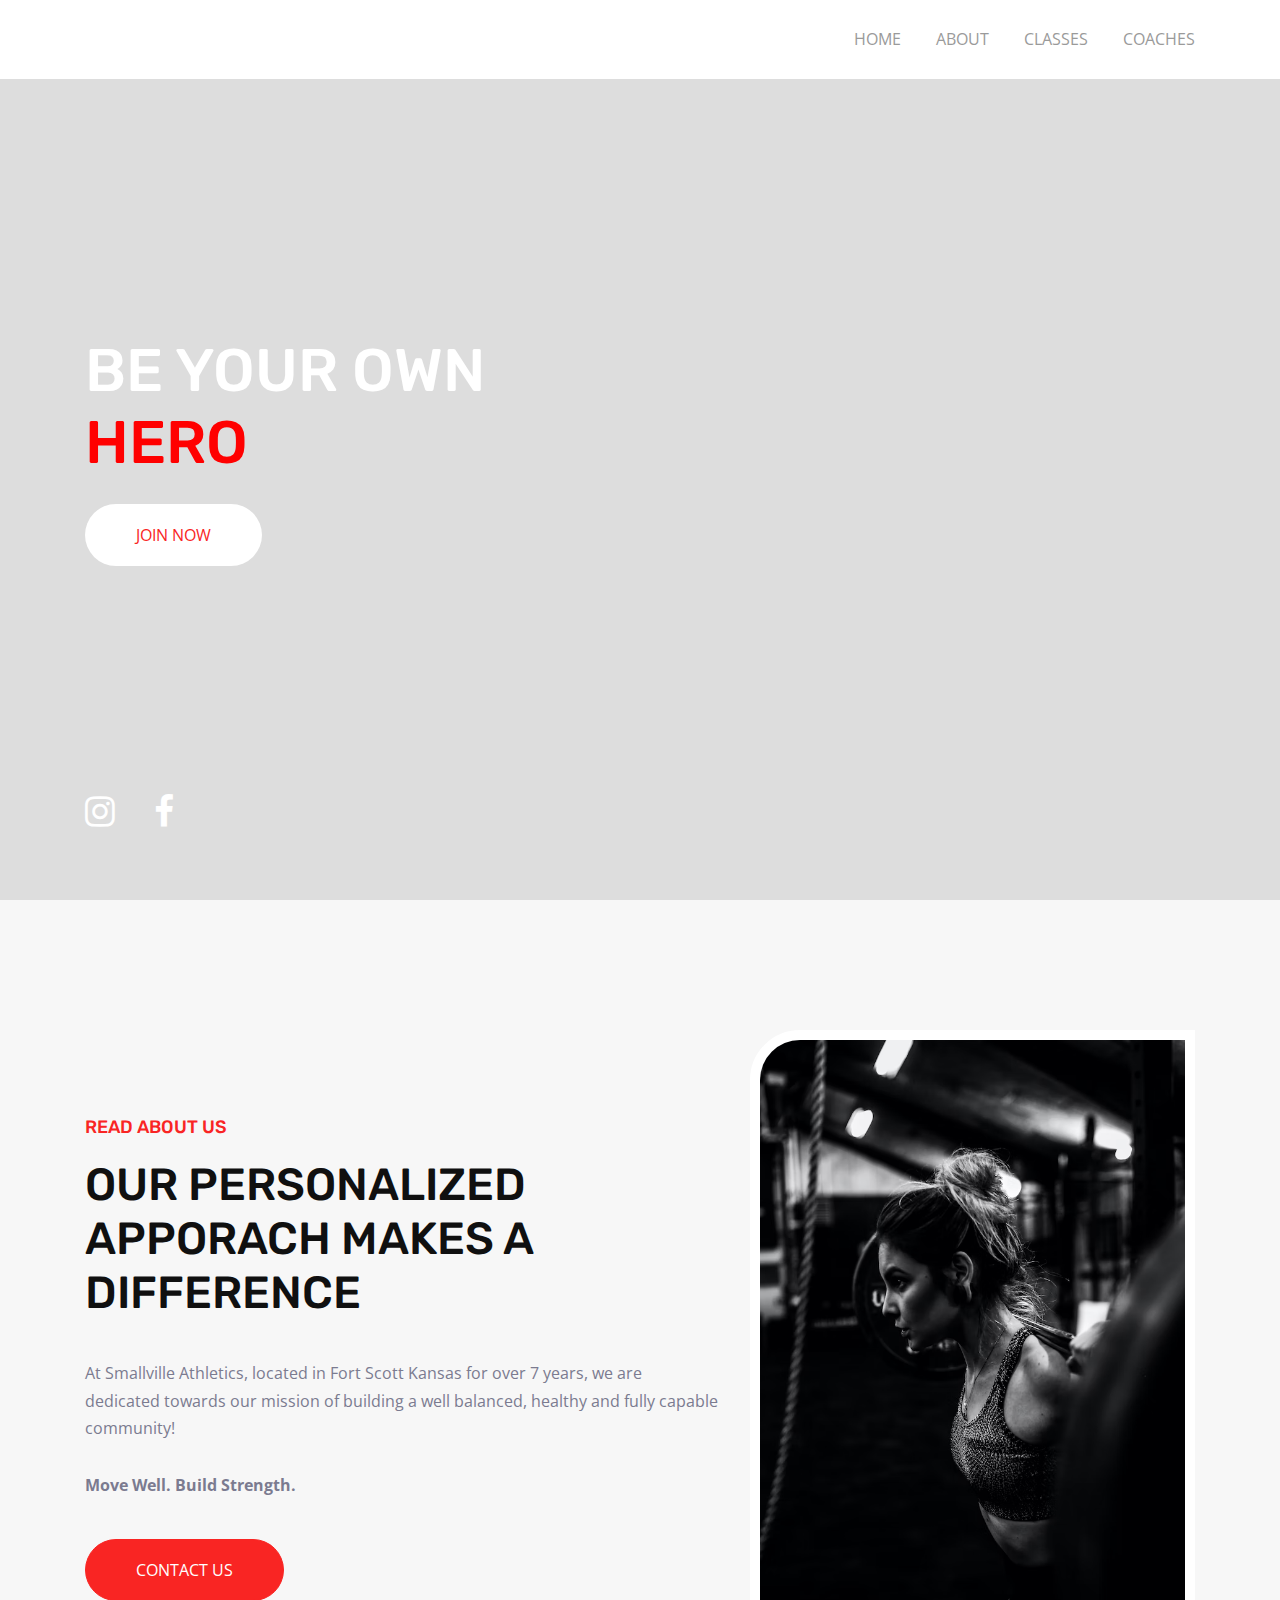
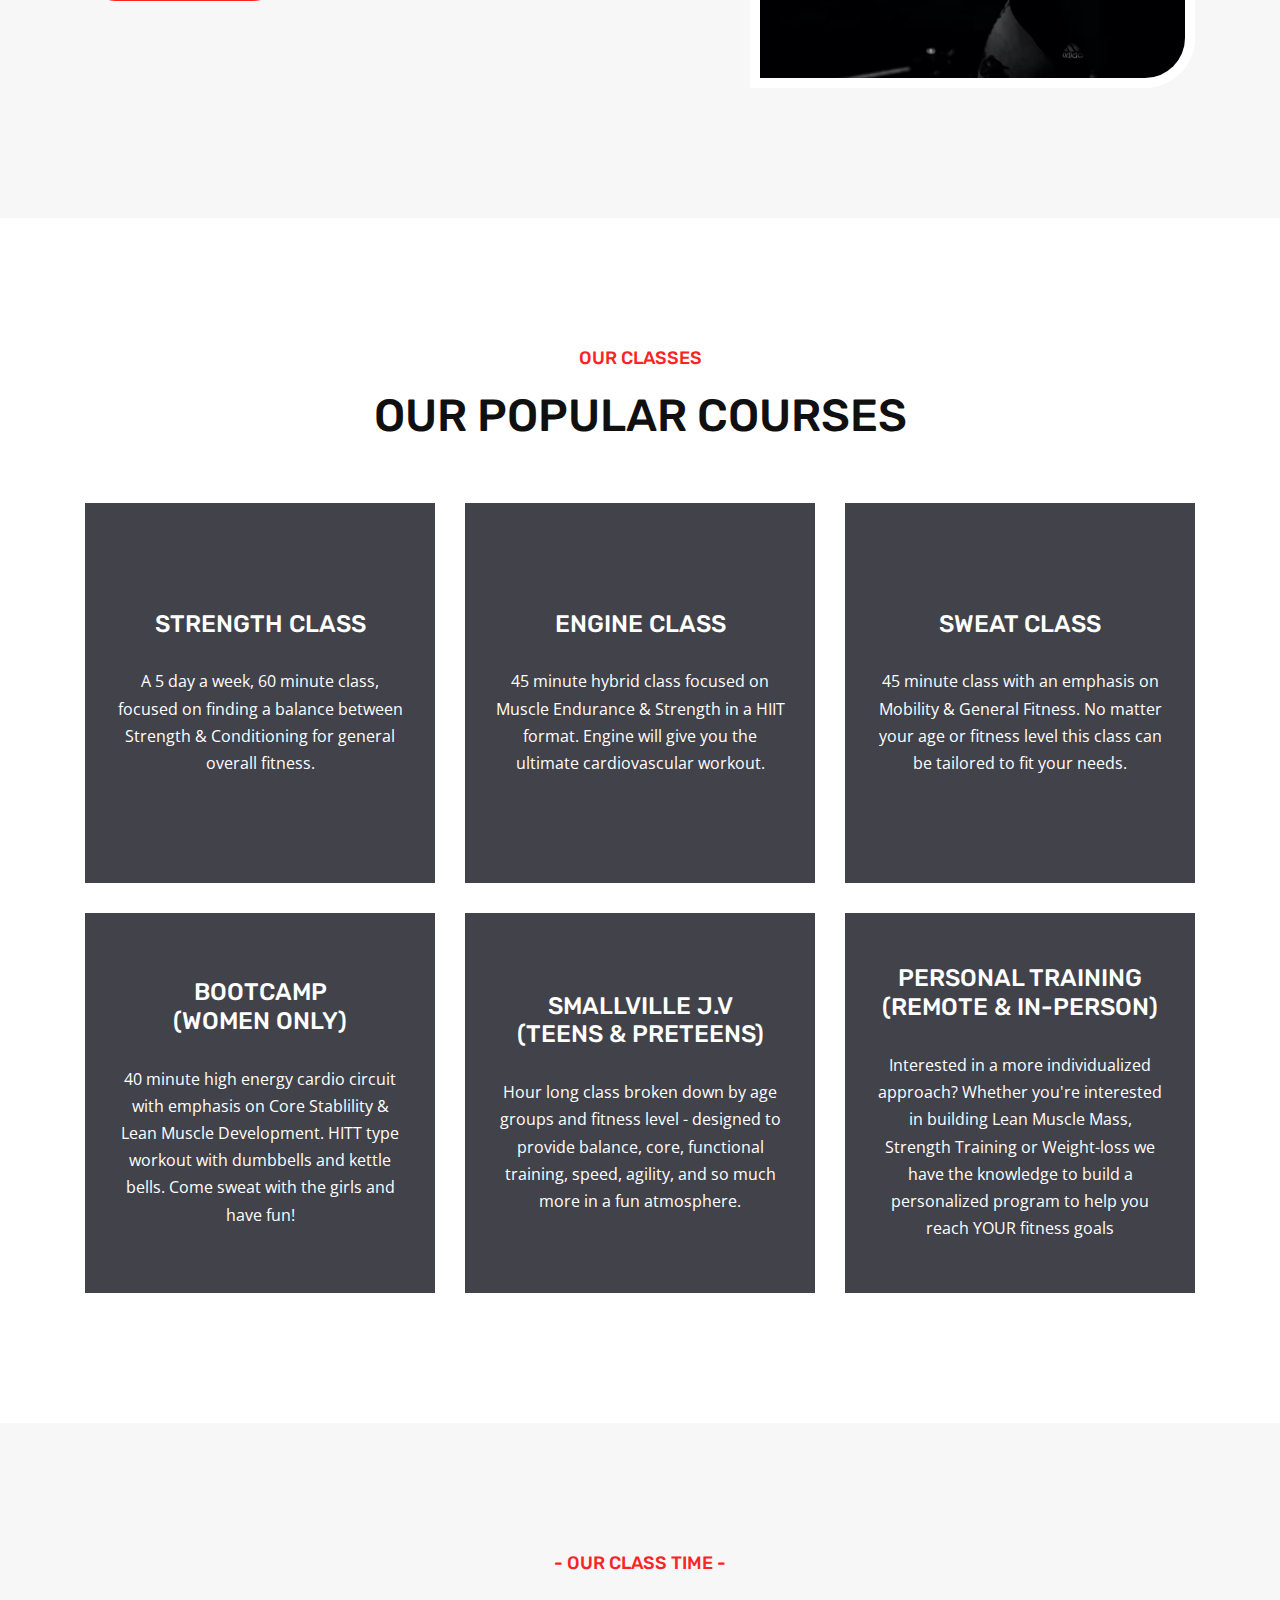
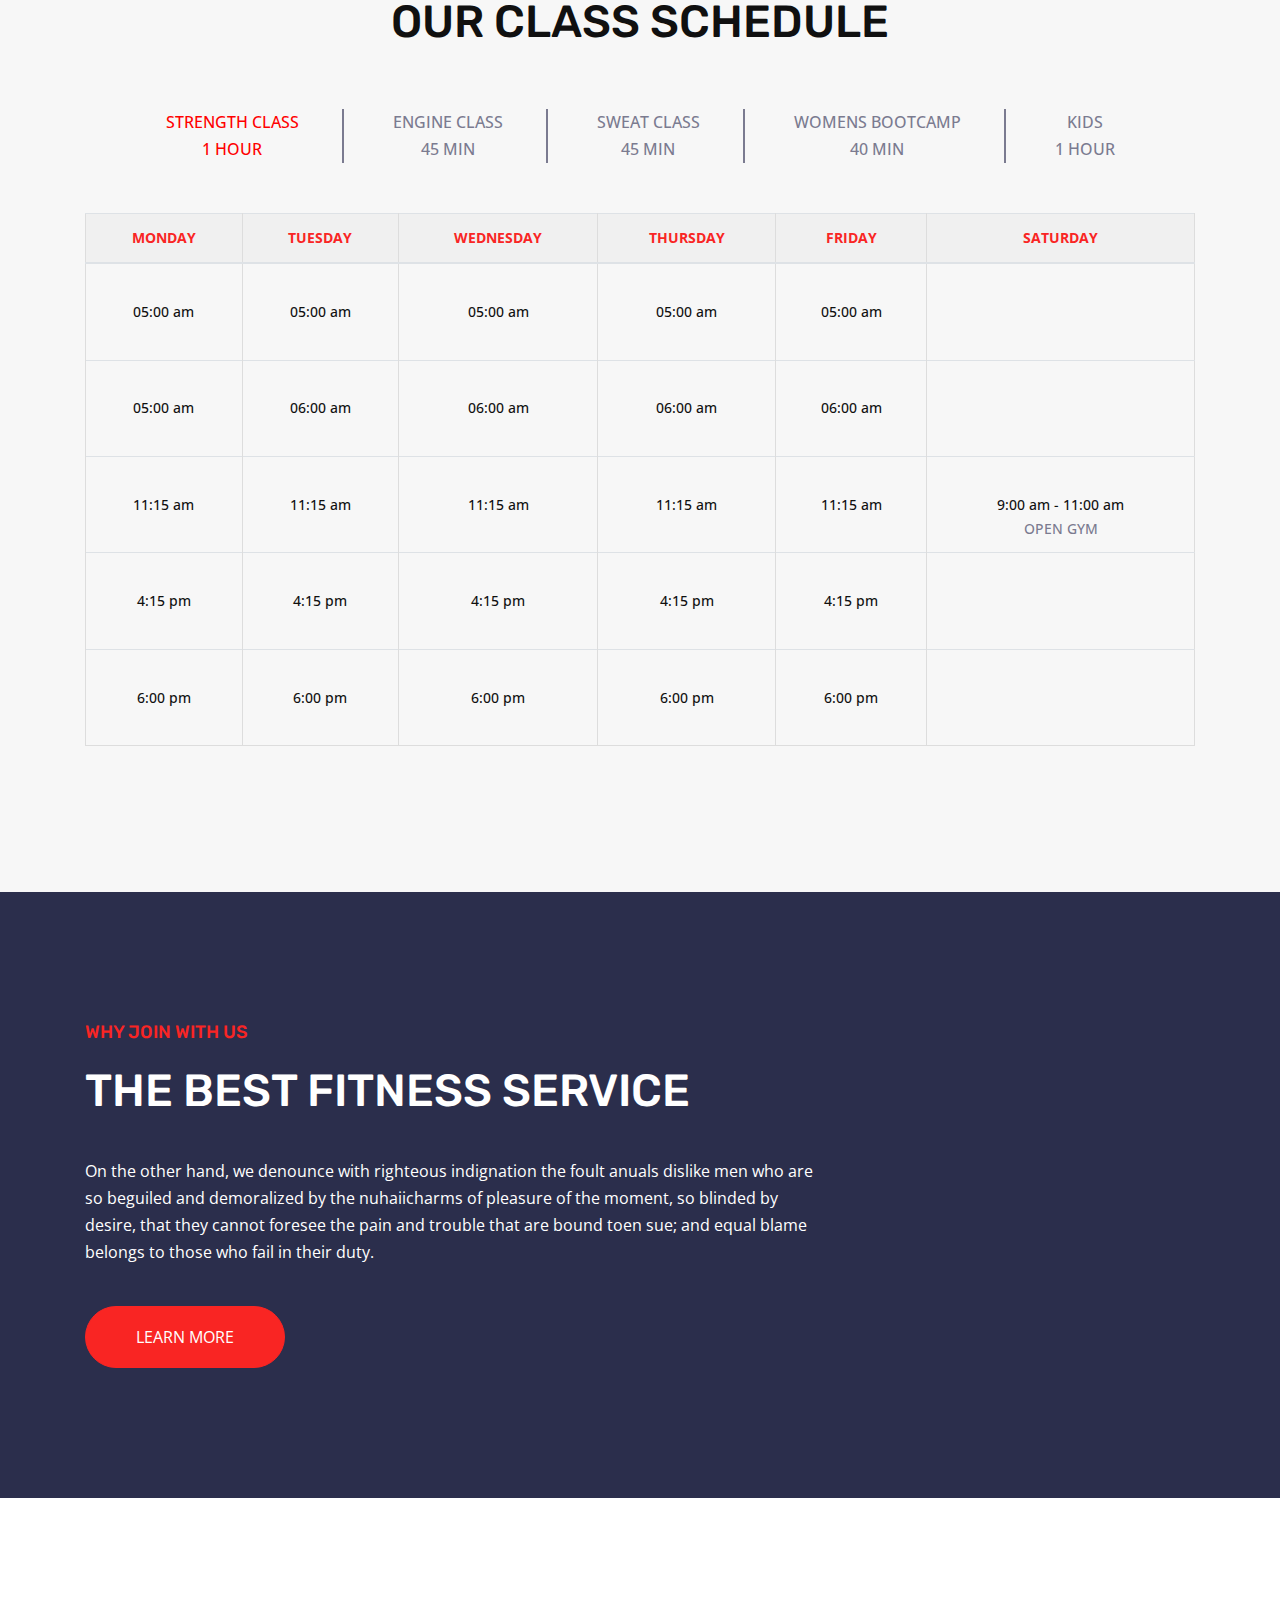
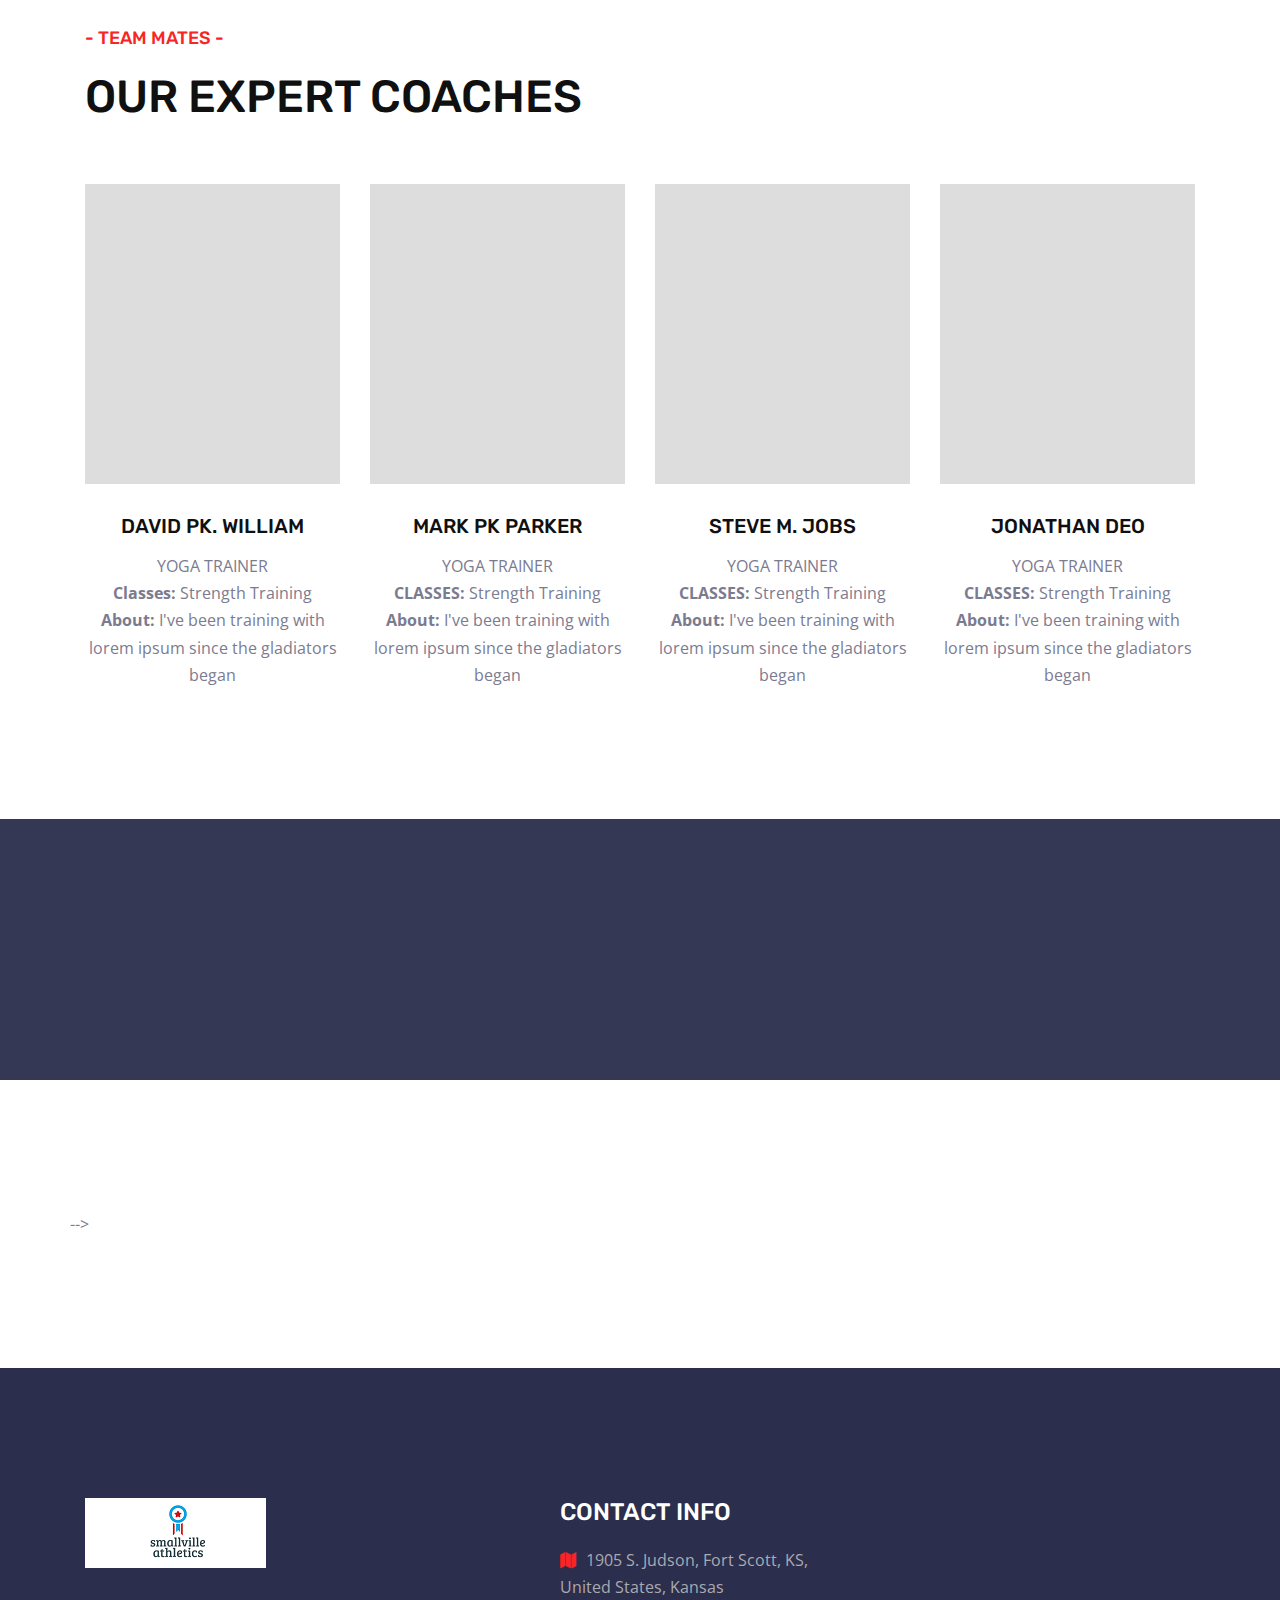
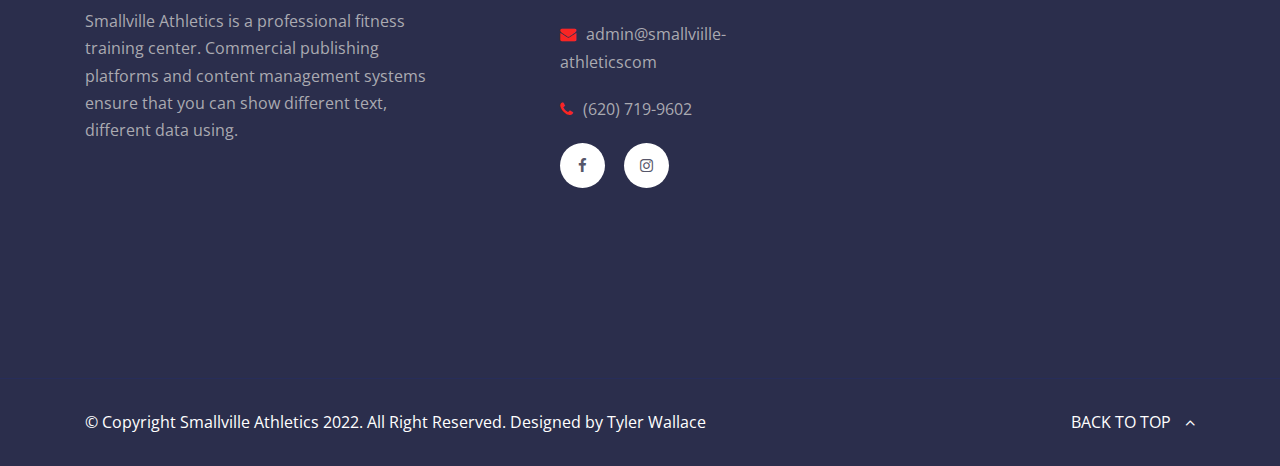
==== index.html @ 4a10d084 "sad" ====
<!DOCTYPE html>
<html lang="zxx">
  <head>
    <!-- Required meta tags -->
    <meta charset="utf-8" />
    <meta
      name="viewport"
      content="width=device-width, initial-scale=1, shrink-to-fit=no"
    />
    <!-- Style CSS -->
    <link rel="stylesheet" href="assets/css/bootstrap.css" />
    <link rel="stylesheet" href="assets/css/font-awesome.min.css" />
    <link rel="stylesheet" href="assets/css/magnific-popup.css" />
    <link rel="stylesheet" href="assets/css/owl.carousel.min.css" />
    <link rel="stylesheet" href="assets/css/default.css" />
    <link rel="stylesheet" href="assets/css/nice-select.css" />
    <link rel="stylesheet" href="assets/css/animate.css" />
    <link rel="stylesheet" href="style.css" />
    <link rel="stylesheet" href="assets/css/responsive.css" />
    <!-- Title-->
    <title>Smallville Athletics</title>
  </head>

  <body>
    <!-- navigation area start -->
    <header class="header_area" id="header_area">
      <div class="main_menu">
        <nav class="navbar navbar-expand-xl navbar-light">
          <div class="container position-relative">
            <div class="left">
              <a class="navbar-brand logo_h" href="index.html">
                <img
                  src="assets/img/Logo.png"
                  alt="smallville-athletics"
                  style="position: relative; left: -8.2em; overflow: hidden"
                />
              </a>
            </div>
            <button
              class="navbar-toggler"
              type="button"
              data-toggle="collapse"
              data-target="#navbarSupportedContent"
              aria-controls="navbarSupportedContent"
              aria-expanded="false"
              aria-label="Toggle navigation"
            >
              <span class="icon-bar"></span>
              <span class="icon-bar"></span>
              <span class="icon-bar"></span>
            </button>
            <div
              class="collapse navbar-collapse offset"
              id="navbarSupportedContent"
            >
              <ul
                class="nav navbar-nav menu_nav ml-auto"
                id="mainnavbar"
                style="float: right"
              >
                <li><a href="index.html">Home</a></li>
                <li><a href="about-us.html">About</a></li>

                <li class="nav-item"><a href="class.html">Classes</a></li>
                <li class="nav-item"><a href="trainers.html">Coaches</a></li>
              </ul>
            </div>
          </div>
        </nav>
      </div>
    </header>
    <!-- navigation area end -->

    <!-- Hero area start -->
    <section
      class="hero-area position-relative h-10 d-flex align-items-center"
      data-background="assets/img/hero-bg.jpg"
    >
      <div id="home" class="container">
        <div class="row">
          <div class="col-lg-6">
            <div class="hero-ara-innar-content">
              <h1 class="text-uppercase">
                Be Your Own <span class="red" style="color: red">HERO</span>
              </h1>
              <div class="site-btn">
                <a href="#" class="primary-btn btn filled-btn">Join Now</a>
              </div>
            </div>
          </div>
        </div>
      </div>
      <div class="hero-area-social-list-area">
        <div class="container">
          <div class="row">
            <div class="col-lg-12">
              <div class="social-list">
                <a href="https://www.instagram.com/smallvilleathletics/?hl=en"
                  ><i class="fa fa-instagram"></i
                ></a>

                <a href="https://www.facebook.com/smallvilleathletics/"
                  ><i class="fa fa-facebook"></i
                ></a>
              </div>
            </div>
          </div>
        </div>
      </div>
    </section>
    <!-- Hero area end -->
    <!-- Featured services area start -->
    <!-- <section class="feature-service position-relative pt-130 pb-130">
        <div class="container">
            <div class="row">
                <div class="col-lg-12  text-center mb-60">
                    <div class="section-title">
                        <h4 class="text-uppercase mb-20">popular classes</h4>
                        <h1 class="text-uppercase">Our featured Classes</h1>
                    </div>
                </div>
            </div>
            <div class="row d-flex justify-content-md-center  justify-content-sm-center">

                <div class="col-lg-3 col-md-6 col-sm-6">
                    <div class="single-item-area-wrapper position-relative">
                        <div class="overlay-feature-content d-flex align-items-center" data-background="https://images.unsplash.com/photo-1517838277536-f5f99be501cd?ixlib=rb-4.0.3&ixid=MnwxMjA3fDB8MHxwaG90by1wYWdlfHx8fGVufDB8fHx8&auto=format&fit=crop&w=1170&q=80">
                            <div class="overlay-feature-inner-content">
                                <p class="mb-30">Variety of Barbell, accessory, gymnastic, and cardio movements all wrapped in one. </p>
                                <div class="site-btn feature-btn">
                                    <a href="class.html" class="primary-btn btn filled-btn">learn more</a>
                                </div>
                            </div>
                        </div>
                        <div class="single-feature-inner-content text-center">
                            <div class="single-feature-icon">
                                <img src="assets/img/feature/dumbbell.png" alt="Single Feature">
                            </div>
                            <h3 class="text-uppercase mt-40">Strength</h3>
                        </div>
                    </div>
                </div>

                <div class="col-lg-3 col-md-6 col-sm-6">
                    <div class="single-item-area-wrapper position-relative">
                        <div class="overlay-feature-content d-flex align-items-center" data-background="https://images.unsplash.com/photo-1517838277536-f5f99be501cd?ixlib=rb-4.0.3&ixid=MnwxMjA3fDB8MHxwaG90by1wYWdlfHx8fGVufDB8fHx8&auto=format&fit=crop&w=1170&q=80">
                            <div class="overlay-feature-inner-content">
                                <p class="mb-30"> Variety of Barbell, accessory, gymnastic, and cardio movements all wrapped in one.</p>

                                <div class="site-btn feature-btn">
                                    <a href="class.html" class="primary-btn btn filled-btn">learn more</a>
                                </div>

                            </div>
                        </div>
                        <div class="single-feature-inner-content text-center">
                            <div class="single-feature-icon">
                                <img src="assets/img/feature/boot.png" alt="Single Feature">
                            </div>
                            <h3 class="text-uppercase mt-40">Bootcamp</h3>
                        </div>
                    </div>
                </div>

                <div class="col-lg-3 col-md-6 col-sm-6">
                    <div class="single-item-area-wrapper position-relative">
                        <div class="overlay-feature-content d-flex align-items-center" data-background="https://images.unsplash.com/photo-1616279969722-d81a5a3944ef?ixlib=rb-4.0.3&ixid=MnwxMjA3fDB8MHxwaG90by1wYWdlfHx8fGVufDB8fHx8&auto=format&fit=crop&w=727&q=80">
                            <div class="overlay-feature-inner-content">
                                <p class="mb-30">Hybrid Class designed to provide 45 minutes of barbell plus cardio, giving you the ultimate workout. Stamina is our goal!</p>

                                <div class="site-btn feature-btn">
                                    <a href="class.html" class="primary-btn btn filled-btn">learn more</a>
                                </div>

                            </div>
                        </div>
                        <div class="single-feature-inner-content text-center">
                            <div class="single-feature-icon">
                                <img src="assets/img/feature/car.png" alt="Single Feature">
                            </div>
                            <h3 class="text-uppercase mt-40">Engine</h3>
                        </div>
                    </div>
                </div>

                <div class="col-lg-3 col-md-6 col-sm-6">
                    <div class="single-item-area-wrapper position-relative">
                        <div class="overlay-feature-content d-flex align-items-center" data-background="https://images.unsplash.com/photo-1519311965067-36d3e5f33d39?ixlib=rb-4.0.3&ixid=MnwxMjA3fDB8MHxwaG90by1wYWdlfHx8fGVufDB8fHx8&auto=format&fit=crop&w=1171&q=80">
                            <div class="overlay-feature-inner-content">
                                <p class="mb-30">45 Minute class with focus on core and cardio. Great for ALL levels of fitness! </p>

                                <div class="site-btn feature-btn">
                                    <a href="class.html" class="primary-btn btn filled-btn">learn more</a>
                                </div>

                            </div>
                        </div>
                        <div class="single-feature-inner-content text-center">
                            <div class="single-feature-icon">
                                <img src="assets/img/feature/cardio.png" alt="Single Feature">
                            </div>
                            <h3 class="text-uppercase mt-40">Sweat</h3>
                        </div>
                    </div>
                </div>

            </div>
        </div>
    </section> -->
    <!-- Featured services area end -->
    <!-- About Us area Start -->
    <section class="about-us-area position-relative pt-130 pb-130 gray-bg">
      <div
        class="about-shape"
        data-background="assets/img/about/about-vector.png"
      ></div>
      <div class="container">
        <div class="row d-flex align-items-center">
          <div class="col-lg-7 col-md-6">
            <div class="about-us-area-left">
              <div class="section-title mb-40">
                <h4 class="text-uppercase mb-20">read about us</h4>
                <h1 class="text-uppercase">
                  Our Personalized Apporach Makes a Difference
                </h1>
              </div>

              <div class="about-inner-content">
                <p class="mb-30">
                  At Smallville Athletics, located in Fort Scott Kansas for over
                  7 years, we are dedicated towards our mission of building a
                  well balanced, healthy and fully capable community!
                </p>
                <p class="mb-40"><strong>Move Well. Build Strength.</strong></p>
                <div class="site-btn about-btn">
                  <a
                    href="tel:123456789"
                    class="primary-btn btn filled-btn text-uppercase"
                    >contact us</a
                  >
                </div>
              </div>
            </div>
          </div>
          <div class="col-lg-5 col-md-6">
            <div class="about-us-area-right">
              <div class="about-us-area-background">
                <img src="assets/img/about/about-us.jpg" alt="" />
                <!-- <div class="about-us-right-side-inner-content">
                  <h1><span>10+</span>Years of Experience</h1>
                </div> -->
              </div>
            </div>
          </div>
        </div>
      </div>
    </section>
    <!-- About Us area end -->
    <!-- Our cource area start -->
    <section class="our-cource-area position-relative pt-130 pb-100">
      <div class="container">
        <div class="row">
          <div class="col-lg-12 text-center mb-60">
            <div class="section-title">
              <h4 class="text-uppercase mb-20">our classes</h4>
              <h1 class="text-uppercase">our popular courses</h1>
            </div>
          </div>
        </div>
        <div class="row">
          <div class="col-lg-4 col-md-6 col-sm-6">
            <div
              class="single-class-item position-relative text-center pl-30 pr-30 d-flex align-items-center"
              data-background="assets/img/class/class-1.jpg"
            >
              <div
                class="single-class-item-overlay-content d-flex align-items-center"
              >
                <div class="site-btn single-classe-btn">
                  <a href="#" class="primary-btn btn filled-btn text-uppercase"
                    ><i class="fa fa-arrow-right"></i
                  ></a>
                </div>
              </div>
              <div class="single-classes-inner-content">
                <h3 class="text-uppercase mb-30">Strength Class</h3>
                <p>
                  A 5 day a week, 60 minute class, focused on finding a balance
                  between Strength & Conditioning for general overall fitness.
                </p>
              </div>
            </div>
          </div>
          <div class="col-lg-4 col-md-6 col-sm-6">
            <div
              class="single-class-item position-relative text-center pl-30 pr-30 d-flex align-items-center"
              data-background="assets/img/class/class-2.jpg"
            >
              <div
                class="single-class-item-overlay-content d-flex align-items-center"
              >
                <div class="site-btn single-classe-btn">
                  <a href="#" class="primary-btn btn filled-btn text-uppercase"
                    ><i class="fa fa-arrow-right"></i
                  ></a>
                </div>
              </div>
              <div class="single-classes-inner-content">
                <h3 class="text-uppercase mb-30">Engine Class</h3>
                <p>
                  45 minute hybrid class focused on Muscle Endurance & Strength
                  in a HIIT format. Engine will give you the ultimate
                  cardiovascular workout.
                </p>
              </div>
            </div>
          </div>
          <div class="col-lg-4 col-md-6 col-sm-6">
            <div
              class="single-class-item position-relative text-center pl-30 pr-30 d-flex align-items-center"
              data-background="assets/img/class/class-3.jpg"
            >
              <div
                class="single-class-item-overlay-content d-flex align-items-center"
              >
                <div class="site-btn single-classe-btn">
                  <a href="#" class="primary-btn btn filled-btn text-uppercase"
                    ><i class="fa fa-arrow-right"></i
                  ></a>
                </div>
              </div>
              <div class="single-classes-inner-content">
                <h3 class="text-uppercase mb-30">Sweat Class</h3>
                <p>
                  45 minute class with an emphasis on Mobility & General
                  Fitness. No matter your age or fitness level this class can be
                  tailored to fit your needs.
                </p>
              </div>
            </div>
          </div>
          <div class="col-lg-4 col-md-6 col-sm-6">
            <div
              class="single-class-item position-relative text-center pl-30 pr-30 d-flex align-items-center"
              data-background="assets/img/class/class-4.jpg"
            >
              <div
                class="single-class-item-overlay-content d-flex align-items-center"
              >
                <div class="site-btn single-classe-btn">
                  <a href="#" class="primary-btn btn filled-btn text-uppercase"
                    ><i class="fa fa-arrow-right"></i
                  ></a>
                </div>
              </div>
              <div class="single-classes-inner-content">
                <h3 class="text-uppercase mb-30">
                  Bootcamp <br />(Women Only)
                </h3>
                <p>
                  40 minute high energy cardio circuit with emphasis on Core
                  Stablility & Lean Muscle Development. HITT type workout with
                  dumbbells and kettle bells. Come sweat with the girls and have
                  fun!
                </p>
              </div>
            </div>
          </div>
          <div class="col-lg-4 col-md-6 col-sm-6">
            <div
              class="single-class-item position-relative text-center pl-30 pr-30 d-flex align-items-center"
              data-background="assets/img/class/class-5.jpg"
            >
              <div
                class="single-class-item-overlay-content d-flex align-items-center"
              >
                <div class="site-btn single-classe-btn">
                  <a href="#" class="primary-btn btn filled-btn text-uppercase"
                    ><i class="fa fa-arrow-right"></i
                  ></a>
                </div>
              </div>
              <div class="single-classes-inner-content">
                <h3 class="text-uppercase mb-30">
                  Smallville J.V <br />(Teens & Preteens)
                </h3>
                <p>
                  Hour long class broken down by age groups and fitness level -
                  designed to provide balance, core, functional training, speed,
                  agility, and so much more in a fun atmosphere.
                </p>
              </div>
            </div>
          </div>
          <div class="col-lg-4 col-md-6 col-sm-6">
            <div
              class="single-class-item position-relative text-center pl-30 pr-30 d-flex align-items-center"
              data-background="assets/img/class/class-6.jpg"
            >
              <div
                class="single-class-item-overlay-content d-flex align-items-center"
              >
                <div class="site-btn single-classe-btn">
                  <a href="#" class="primary-btn btn filled-btn text-uppercase"
                    ><i class="fa fa-arrow-right"></i
                  ></a>
                </div>
              </div>
              <div class="single-classes-inner-content">
                <h3 class="text-uppercase mb-30">
                  Personal Training<br />(Remote & In-Person)
                </h3>
                <p>
                  Interested in a more individualized approach? Whether you're
                  interested in building Lean Muscle Mass, Strength Training or
                  Weight-loss we have the knowledge to build a personalized
                  program to help you reach YOUR fitness goals
                </p>
              </div>
            </div>
          </div>
        </div>
      </div>
    </section>
    <!-- Our cource area end -->

    <!-- Class schedule area start -->
    <section class="our-class-schedule gray-bg pt-130 pb-130 gray-bg">
      <div class="container">
        <div class="row">
          <div class="col-lg-12 text-center mb-60">
            <div class="section-title">
              <h4 class="text-uppercase mb-20">- Our class time -</h4>
              <h1 class="text-uppercase">Our class schedule</h1>
            </div>
          </div>
        </div>
        <div class="row">
          <div class="col-lg-12">
            <div class="our-class-schedule-tab-area">
              <ul class="nav nav-tabs" role="tablist">
                <li class="nav-item">
                  <a
                    class="nav-link active"
                    id="strength-tab"
                    data-toggle="tab"
                    href="#strength"
                    role="tab"
                    aria-controls="strength"
                    aria-selected="true"
                    >Strength Class<br />1 Hour</a
                  >
                </li>
                <!-- <li class="nav-item">
                                <a class="nav-link active" id="home-tab" data-toggle="tab" href="#home" role="tab" aria-controls="home" aria-selected="false">engine Class</a>
                            </li> -->
                <li class="nav-item">
                  <a
                    class="nav-link"
                    id="engine-tab"
                    data-toggle="tab"
                    href="#engine"
                    role="tab"
                    aria-controls="engine"
                    aria-selected="false"
                    >Engine Class<br />45 Min</a
                  >
                </li>
                <li class="nav-item">
                  <a
                    class="nav-link"
                    id="sweat-tab"
                    data-toggle="tab"
                    href="#sweat"
                    role="tab"
                    aria-controls="sweat"
                    aria-selected="false"
                    >Sweat Class<br />45 Min</a
                  >
                </li>
                <li class="nav-item">
                  <a
                    class="nav-link"
                    id="contact-tab"
                    data-toggle="tab"
                    href="#contacttab"
                    role="tab"
                    aria-controls="contact"
                    aria-selected="false"
                    >Womens BootCamp<br />40 Min</a
                  >
                </li>
                <li class="nav-item">
                  <a
                    class="nav-link"
                    id="meditation-tab"
                    data-toggle="tab"
                    href="#meditation"
                    role="tab"
                    aria-controls="meditation"
                    aria-selected="false"
                    >Kids<br />1 Hour</a
                  >
                </li>
                <!-- <li class="nav-item">
                                <a class="nav-link" id="meditation-tab" data-toggle="tab" href="#meditation" role="tab" aria-controls="meditation" aria-selected="false">Kids Classes</a>
                            </li> -->
              </ul>
              <div class="tab-content" id="myTabContent">
                <div
                  class="tab-pane fade show active"
                  id="strength"
                  role="tabpanel"
                  aria-labelledby="strength-tab"
                >
                  <div class="our-class-schedule-table table-responsive">
                    <table class="table">
                      <thead>
                        <tr>
                          <th scope="col">Monday</th>
                          <th scope="col">tuesday</th>
                          <th scope="col">Wednesday</th>
                          <th scope="col">thursday</th>
                          <th scope="col">Friday</th>
                          <th scope="col">Saturday</th>
                          <!-- <th scope="col">sunday</th> -->
                        </tr>
                      </thead>
                      <tbody>
                        <tr>
                          <!-- strength -->
                          <!-- monday 1 -->
                          <td>
                            <span class="span1"> </span>
                            <span class="span2"><br />05:00 am</span>
                            <span class="span3"><br /></span>
                          </td>
                          <!-- tuesday 1 -->
                          <td class="blank">
                            <span class="span1"> </span>
                            <span class="span2"><br />05:00 am</span>
                            <span class="span3"><br /></span>
                          </td>
                          <!-- wed 1 -->
                          <td>
                            <span class="span1"> </span>
                            <span class="span2"><br />05:00 am</span>
                            <span class="span3"><br /></span>
                          </td>
                          <!-- thurs 1 -->
                          <td class="blank">
                            <span class="span1"> </span>
                            <span class="span2"><br />05:00 am</span>
                            <span class="span3"><br /></span>
                          </td>
                          <!-- friday 1 -->
                          <td>
                            <span class="span1"> </span>
                            <span class="span2"><br />05:00 am</span>
                            <span class="span3"><br /></span>
                          </td>
                          <!-- sat 1 -->
                          <td class="blank">
                            <span class="span1"> </span>
                            <span class="span2"><br /></span>
                            <span class="span3"><br /></span>
                          </td>
                          <!-- sun 1 -->
                          <!-- <td class="blank">
                            <span class="span1"> </span>
                            <span class="span2"><br /></span>
                            <span class="span3"><br /></span> 
                          </td> -->
                        </tr>
                        <tr>
                          <!-- mon2 -->
                          <td class="blank">
                            <span class="span1"> </span>
                            <span class="span2"><br />05:00 am</span>
                            <span class="span3"><br /></span>
                          </td>
                          <!-- tue2 -->
                          <td>
                            <span class="span1"> </span>
                            <span class="span2"><br />06:00 am</span>
                            <span class="span3"><br /></span>
                          </td>
                          <!-- wed2 -->
                          <td class="blank">
                            <span class="span1"> </span>
                            <span class="span2"><br />06:00 am</span>
                            <span class="span3"><br /></span>
                          </td>
                          <!-- thur2 -->
                          <td>
                            <span class="span1"> </span>
                            <span class="span2"><br />06:00 am</span>
                            <span class="span3"><br /></span>
                          </td>
                          <!-- fri2 -->
                          <td class="blank">
                            <span class="span1"> </span>
                            <span class="span2"><br />06:00 am</span>
                            <span class="span3"><br /></span>
                          </td>
                          <!-- sat2 -->
                          <!-- <td>
                            <span class="span1"> </span>
                            <span class="span2"><br /></span>
                            <span class="span3"><br /></span>
                          </td> -->
                          <!-- sun2 -->
                          <td class="blank">
                            <span class="span1"></span>
                            <span class="span2"></span>
                            <span class="span3"></span>
                          </td>
                        </tr>
                        <tr>
                          <!-- mon3 -->
                          <td>
                            <span class="span1"> </span>
                            <span class="span2"><br />11:15 am</span>
                            <span class="span3"><br /></span>
                          </td>
                          <!-- tue3 -->
                          <td class="blank">
                            <span class="span1"> </span>
                            <span class="span2"><br />11:15 am</span>
                            <span class="span3"><br /></span>
                          </td>
                          <!-- wed3 strength -->
                          <td>
                            <span class="span1"> </span>
                            <span class="span2"><br />11:15 am</span>
                            <span class="span3"><br /></span>
                          </td>
                          <!-- thurs3 -->
                          <td class="blank">
                            <span class="span1"> </span>
                            <span class="span2"><br />11:15 am</span>
                            <span class="span3"><br /></span>
                          </td>
                          <!-- fri3 -->
                          <td>
                            <span class="span1"> </span>
                            <span class="span2"><br />11:15 am</span>
                            <span class="span3"><br /></span>
                          </td>
                          <!-- sat3 -->
                          <td class="blank">
                            <span class="span1"> </span>
                            <span class="span2"><br />9:00 am - 11:00 am</span>
                            <span class="span3">OPEN GYM</span>

                            <!-- sun3 -->

                            <span class="span1"></span>
                            <span class="span2"></span>
                            <span class="span3"></span>
                          </td>
                        </tr>
                        <tr>
                          <!-- mon4 -->
                          <td class="blank">
                            <span class="span1"> </span>
                            <span class="span2"><br />4:15 pm</span>
                            <span class="span3"><br /></span>
                          </td>
                          <!-- tue4 -->
                          <td>
                            <span class="span1"> </span>
                            <span class="span2"><br />4:15 pm</span>
                            <span class="span3"><br /></span>
                          </td>
                          <!-- wed4 -->
                          <td class="blank">
                            <span class="span1"> </span>
                            <span class="span2"><br />4:15 pm</span>
                            <span class="span3"><br /></span>
                          </td>
                          <!-- thur4 -->
                          <td>
                            <span class="span1"> </span>
                            <span class="span2"><br />4:15 pm</span>
                            <span class="span3"><br /></span>
                          </td>
                          <!-- fri4 -->
                          <td class="blank">
                            <span class="span1"> </span>
                            <span class="span2"><br />4:15 pm</span>
                            <span class="span3"><br /></span>
                          </td>
                          <!-- sat4 -->
                          <!-- <td>
                            <span class="span1"> </span>
                            <span class="span2"><br /></span>
                            <span class="span3"><br /></span>
                          </td> -->
                          <!-- sun4 -->
                          <td class="blank">
                            <span class="span1"></span>
                            <span class="span2"></span>
                            <span class="span3"></span>
                          </td>
                        </tr>
                        <tr>
                          <!-- mon5 -->
                          <td>
                            <span class="span1"> </span>
                            <span class="span2"><br />6:00 pm</span>
                            <span class="span3"><br /></span>
                          </td>
                          <!-- tue5 -->
                          <td class="blank">
                            <span class="span1"> </span>
                            <span class="span2"><br />6:00 pm</span>
                            <span class="span3"><br /></span>
                          </td>
                          <!-- wed5 -->
                          <td>
                            <span class="span1"> </span>
                            <span class="span2"><br />6:00 pm</span>
                            <span class="span3"><br /></span>
                          </td>
                          <!-- thur5 -->
                          <td class="blank">
                            <span class="span1"> </span>
                            <span class="span2"><br />6:00 pm</span>
                            <span class="span3"><br /></span>
                          </td>
                          <!-- fri5 -->
                          <td>
                            <span class="span1"> </span>
                            <span class="span2"><br />6:00 pm</span>
                            <span class="span3"><br /></span>
                          </td>
                          <!-- sat5 -->
                          <!-- <td class="blank">
                            <span class="span1"> </span>
                            <span class="span2"><br /></span>
                            <span class="span3"><br /></span>
                          </td> -->
                          <!-- sun5 -->
                          <td>
                            <span class="span1"></span>
                            <span class="span2"></span>
                            <span class="span3"></span>
                          </td>
                        </tr>
                      </tbody>
                    </table>
                  </div>
                </div>
                <!-- engine -->
                <div
                  class="tab-pane fade"
                  id="engine"
                  role="tabpanel"
                  aria-labelledby="engine-tab"
                >
                  <div class="our-class-schedule-table table-responsive">
                    <table class="table">
                      <thead>
                        <tr>
                          <th scope="col">Monday</th>
                          <th scope="col">tuesday</th>
                          <th scope="col">Wednesday</th>
                          <th scope="col">thursday</th>
                          <th scope="col">Friday</th>
                          <th scope="col">Saturday</th>
                        </tr>
                      </thead>
                      <tbody>
                        <tr>
                          <td>
                            <span class="span1"> </span>
                            <span class="span2"><br />5:20 pm</span>
                            <span class="span3"><br /></span>
                          </td>
                          <td class="blank">
                            <span class="span1"> </span>
                            <span class="span2"><br />5:20 pm</span>
                            <span class="span3"><br /></span>
                          </td>
                          <td>
                            <span class="span1"> </span>
                            <span class="span2"><br />5:20 pm</span>
                            <span class="span3"><br /></span>
                          </td>
                          <td class="blank">
                            <span class="span1"> </span>
                            <span class="span2"><br />5:20 pm</span>
                            <span class="span3"><br /></span>
                          </td>
                          <td>
                            <span class="span1"> </span>
                            <span class="span2"><br />5:20 pm</span>
                            <span class="span3"><br /></span>
                          </td>

                          <td class="blank">
                            <span class="span1"> </span>
                            <span class="span2"><br />9:00 am - 11:00 am</span>
                            <span class="span3">OPEN GYM</span>
                          </td>
                        </tr>
                        <!-- <tr>
                                                <td class="blank">
                                                    <span class="span1"></span>
                                                    <span class="span2"></span>
                                                    <span class="span3"></span>
                                                </td>
                                                <td>
                                                    <span class="span1">09.00 am - 11.00 am</span>
                                                    <span class="span2">Weight Loss</span>
                                                    <span class="span3">M. Parker</span>
                                                </td>
                                                <td class="blank">
                                                    <span class="span1"></span>
                                                    <span class="span2"></span>
                                                    <span class="span3"></span>
                                                </td>

                                                <td>
                                                    <span class="span1">09.00 am - 11.00 am</span>
                                                    <span class="span2">Weight Loss</span>
                                                    <span class="span3">M. Parker</span>
                                                </td>

                                                <td class="blank">
                                                    <span class="span1"></span>
                                                    <span class="span2"></span>
                                                    <span class="span3"></span>
                                                </td>

                                                <td>
                                                    <span class="span1">09.00 am - 11.00 am</span>
                                                    <span class="span2">Weight Loss</span>
                                                    <span class="span3">M. Parker</span>
                                                </td>

                                                <td class="blank">
                                                    <span class="span1"></span>
                                                    <span class="span2"></span>
                                                    <span class="span3"></span>
                                                </td>
                                            </tr> -->
                        <!-- <tr>
                                                <td>
                                                    <span class="span1">09.00 am - 11.00 am</span>
                                                    <span class="span2">Weight Loss</span>
                                                    <span class="span3">M. Parker</span>
                                                </td>
                                                <td class="blank">
                                                    <span class="span1"></span>
                                                    <span class="span2"></span>
                                                    <span class="span3"></span>
                                                </td>
                                                <td>
                                                    <span class="span1">09.00 am - 11.00 am</span>
                                                    <span class="span2">Weight Loss</span>
                                                    <span class="span3">M. Parker</span>
                                                </td>
                                                <td class="blank">
                                                    <span class="span1"></span>
                                                    <span class="span2"></span>
                                                    <span class="span3"></span>
                                                </td>
                                                <td>
                                                    <span class="span1">09.00 am - 11.00 am</span>
                                                    <span class="span2">Weight Loss</span>
                                                    <span class="span3">M. Parker</span>
                                                </td>

                                                <td class="blank">
                                                    <span class="span1"></span>
                                                    <span class="span2"></span>
                                                    <span class="span3"></span>
                                                </td>
                                                <td>
                                                    <span class="span1">09.00 am - 11.00 am</span>
                                                    <span class="span2">Weight Loss</span>
                                                    <span class="span3">M. Parker</span>
                                                </td>
                                            </tr>
                                            <tr>
                                                <td class="blank">
                                                    <span class="span1"></span>
                                                    <span class="span2"></span>
                                                    <span class="span3"></span>
                                                </td>
                                                <td>
                                                    <span class="span1">09.00 am - 11.00 am</span>
                                                    <span class="span2">Weight Loss</span>
                                                    <span class="span3">M. Parker</span>
                                                </td>
                                                <td class="blank">
                                                    <span class="span1"></span>
                                                    <span class="span2"></span>
                                                    <span class="span3"></span>
                                                </td>

                                                <td>
                                                    <span class="span1">09.00 am - 11.00 am</span>
                                                    <span class="span2">Weight Loss</span>
                                                    <span class="span3">M. Parker</span>
                                                </td>

                                                <td class="blank">
                                                    <span class="span1"></span>
                                                    <span class="span2"></span>
                                                    <span class="span3"></span>
                                                </td>

                                                <td>
                                                    <span class="span1">09.00 am - 11.00 am</span>
                                                    <span class="span2">Weight Loss</span>
                                                    <span class="span3">M. Parker</span>
                                                </td>

                                                <td class="blank">
                                                    <span class="span1"></span>
                                                    <span class="span2"></span>
                                                    <span class="span3"></span>
                                                </td>
                                            </tr> -->
                        <!-- <tr>
                                                <td>
                                                    <span class="span1">09.00 am - 11.00 am</span>
                                                    <span class="span2">Weight Loss</span>
                                                    <span class="span3">M. Parker</span>
                                                </td>
                                                <td class="blank">
                                                    <span class="span1"></span>
                                                    <span class="span2"></span>
                                                    <span class="span3"></span>
                                                </td>
                                                <td>
                                                    <span class="span1">09.00 am - 11.00 am</span>
                                                    <span class="span2">Weight Loss</span>
                                                    <span class="span3">M. Parker</span>
                                                </td>
                                                <td class="blank">
                                                    <span class="span1"></span>
                                                    <span class="span2"></span>
                                                    <span class="span3"></span>
                                                </td>
                                                <td>
                                                    <span class="span1">09.00 am - 11.00 am</span>
                                                    <span class="span2">Weight Loss</span>
                                                    <span class="span3">M. Parker</span>
                                                </td>

                                                <td class="blank">
                                                    <span class="span1"></span>
                                                    <span class="span2"></span>
                                                    <span class="span3"></span>
                                                </td>
                                                <td>
                                                    <span class="span1">09.00 am - 11.00 am</span>
                                                    <span class="span2">Weight Loss</span>
                                                    <span class="span3">M. Parker</span>
                                                </td>
                                            </tr> -->
                      </tbody>
                    </table>
                  </div>
                </div>
                <!-- sweat tab -->
                <div
                  class="tab-pane fade"
                  id="sweat"
                  role="tabpanel"
                  aria-labelledby="sweat-tab"
                >
                  <div class="our-class-schedule-table table-responsive">
                    <table class="table">
                      <thead>
                        <tr>
                          <th scope="col">Monday</th>
                          <th scope="col">tuesday</th>
                          <th scope="col">Wednesday</th>
                          <th scope="col">thursday</th>
                          <th scope="col">Friday</th>
                          <th scope="col">Saturday</th>
                        </tr>
                      </thead>
                      <tbody>
                        <tr>
                          <td>
                            <span class="span1"> </span>
                            <span class="span2"><br />7:15 am</span>
                            <span class="span3"><br /></span>
                          </td>
                          <td class="blank">
                            <span class="span1"></span>
                            <span class="span2"></span>
                            <span class="span3"></span>
                          </td>
                          <td>
                            <span class="span1"> </span>
                            <span class="span2"><br />7:15 am</span>
                            <span class="span3"><br /></span>
                          </td>
                          <td class="blank">
                            <span class="span1"></span>
                            <span class="span2"></span>
                            <span class="span3"></span>
                          </td>
                          <td>
                            <span class="span1"> </span>
                            <span class="span2"><br />7:15 am</span>
                            <span class="span3"><br /></span>
                          </td>

                          <td class="blank">
                            <span class="span1"> </span>
                            <span class="span2"><br />9:00 am - 11:00 am</span>
                            <span class="span3">OPEN GYM</span>
                            <!-- <td>
                            <span class="span1"></span>
                            <span class="span2"></span>
                            <span class="span3"></span>
                          </td> -->
                          </td>
                        </tr>

                        <!-- <tr>
                                                <td class="blank">
                                                    <span class="span1"></span>
                                                    <span class="span2"></span>
                                                    <span class="span3"></span>
                                                </td>
                                                <td>
                                                    <span class="span1">09.00 am - 11.00 am</span>
                                                    <span class="span2">Weight Loss</span>
                                                    <span class="span3">M. Parker</span>
                                                </td>
                                                <td class="blank">
                                                    <span class="span1"></span>
                                                    <span class="span2"></span>
                                                    <span class="span3"></span>
                                                </td>

                                                <td>
                                                    <span class="span1">09.00 am - 11.00 am</span>
                                                    <span class="span2">Weight Loss</span>
                                                    <span class="span3">M. Parker</span>
                                                </td>

                                                <td class="blank">
                                                    <span class="span1"></span>
                                                    <span class="span2"></span>
                                                    <span class="span3"></span>
                                                </td>

                                                <td>
                                                    <span class="span1">09.00 am - 11.00 am</span>
                                                    <span class="span2">Weight Loss</span>
                                                    <span class="span3">M. Parker</span>
                                                </td>

                                                <td class="blank">
                                                    <span class="span1"></span>
                                                    <span class="span2"></span>
                                                    <span class="span3"></span>
                                                </td>
                                            </tr> -->
                        <!-- <tr>
                                                <td>
                                                    <span class="span1">09.00 am - 11.00 am</span>
                                                    <span class="span2">Weight Loss</span>
                                                    <span class="span3">M. Parker</span>
                                                </td>
                                                <td class="blank">
                                                    <span class="span1"></span>
                                                    <span class="span2"></span>
                                                    <span class="span3"></span>
                                                </td>
                                                <td>
                                                    <span class="span1">09.00 am - 11.00 am</span>
                                                    <span class="span2">Weight Loss</span>
                                                    <span class="span3">M. Parker</span>
                                                </td>
                                                <td class="blank">
                                                    <span class="span1"></span>
                                                    <span class="span2"></span>
                                                    <span class="span3"></span>
                                                </td>
                                                <td>
                                                    <span class="span1">09.00 am - 11.00 am</span>
                                                    <span class="span2">Weight Loss</span>
                                                    <span class="span3">M. Parker</span>
                                                </td>

                                                <td class="blank">
                                                    <span class="span1"></span>
                                                    <span class="span2"></span>
                                                    <span class="span3"></span>
                                                </td>
                                                <td>
                                                    <span class="span1">09.00 am - 11.00 am</span>
                                                    <span class="span2">Weight Loss</span>
                                                    <span class="span3">M. Parker</span>
                                                </td>
                                            </tr> -->
                        <!-- <tr>
                                                <td class="blank">
                                                    <span class="span1"></span>
                                                    <span class="span2"></span>
                                                    <span class="span3"></span>
                                                </td>
                                                <td>
                                                    <span class="span1">09.00 am - 11.00 am</span>
                                                    <span class="span2">Weight Loss</span>
                                                    <span class="span3">M. Parker</span>
                                                </td>
                                                <td class="blank">
                                                    <span class="span1"></span>
                                                    <span class="span2"></span>
                                                    <span class="span3"></span>
                                                </td>

                                                <td>
                                                    <span class="span1">09.00 am - 11.00 am</span>
                                                    <span class="span2">Weight Loss</span>
                                                    <span class="span3">M. Parker</span>
                                                </td>

                                                <td class="blank">
                                                    <span class="span1"></span>
                                                    <span class="span2"></span>
                                                    <span class="span3"></span>
                                                </td>

                                                <td>
                                                    <span class="span1">09.00 am - 11.00 am</span>
                                                    <span class="span2">Weight Loss</span>
                                                    <span class="span3">M. Parker</span>
                                                </td>

                                                <td class="blank">
                                                    <span class="span1"></span>
                                                    <span class="span2"></span>
                                                    <span class="span3"></span>
                                                </td>
                                            </tr> -->
                        <!-- <tr>
                                                <td>
                                                    <span class="span1">09.00 am - 11.00 am</span>
                                                    <span class="span2">Weight Loss</span>
                                                    <span class="span3">M. Parker</span>
                                                </td>
                                                <td class="blank">
                                                    <span class="span1"></span>
                                                    <span class="span2"></span>
                                                    <span class="span3"></span>
                                                </td>
                                                <td>
                                                    <span class="span1">09.00 am - 11.00 am</span>
                                                    <span class="span2">Weight Loss</span>
                                                    <span class="span3">M. Parker</span>
                                                </td>
                                                <td class="blank">
                                                    <span class="span1"></span>
                                                    <span class="span2"></span>
                                                    <span class="span3"></span>
                                                </td>
                                                <td>
                                                    <span class="span1">09.00 am - 11.00 am</span>
                                                    <span class="span2">Weight Loss</span>
                                                    <span class="span3">M. Parker</span>
                                                </td>

                                                <td class="blank">
                                                    <span class="span1"></span>
                                                    <span class="span2"></span>
                                                    <span class="span3"></span>
                                                </td>
                                                <td>
                                                    <span class="span1">09.00 am - 11.00 am</span>
                                                    <span class="span2">Weight Loss</span>
                                                    <span class="span3">M. Parker</span>
                                                </td>
                                            </tr> -->
                      </tbody>
                    </table>
                  </div>
                </div>
                <!-- bootcamp -->
                <div
                  class="tab-pane fade"
                  id="contacttab"
                  role="tabpanel"
                  aria-labelledby="contact-tab"
                >
                  <div class="our-class-schedule-table table-responsive">
                    <table class="table">
                      <thead>
                        <tr>
                          <th scope="col">Monday</th>
                          <th scope="col">tuesday</th>
                          <th scope="col">Wednesday</th>
                          <th scope="col">thursday</th>
                          <th scope="col">Friday</th>
                          <th scope="col">Saturday</th>
                          <!-- <th scope="col">sunday</th> -->
                        </tr>
                      </thead>
                      <tbody>
                        <tr>
                          <td>
                            <span class="span1"><br /></span>
                            <span class="span2">5:30 pm</span>
                            <span class="span3"><br /></span>
                          </td>
                          <td class="blank">
                            <span class="span1"><br /></span>
                            <span class="span2">5:30 pm</span>
                            <span class="span3"><br /></span>
                          </td>
                          <td>
                            <span class="span1"><br /></span>
                            <span class="span2">5:30 pm</span>
                            <span class="span3"><br /></span>
                          </td>
                          <td class="blank">
                            <span class="span1"><br /></span>
                            <span class="span2">5:30 pm</span>
                            <span class="span3"><br /></span>
                          </td>
                          <td>
                            <span class="span1"></span>
                            <span class="span2"></span>
                            <span class="span3"></span>
                          </td>

                          <td class="blank">
                            <span class="span1"> </span>
                            <span class="span2"><br />9:00 am - 11:00 am</span>
                            <span class="span3">OPEN GYM</span>
                          </td>
                          <!-- <td>
                            <span class="span1"></span>
                            <span class="span2"></span>
                            <span class="span3"></span>
                          </td> -->
                        </tr>
                        <!-- <tr>
                                                <td class="blank">
                                                    <span class="span1"></span>
                                                    <span class="span2"></span>
                                                    <span class="span3"></span>
                                                </td>
                                                <td>
                                                    <span class="span1">09.00 am - 11.00 am</span>
                                                    <span class="span2">Weight Loss</span>
                                                    <span class="span3">M. Parker</span>
                                                </td>
                                                <td class="blank">
                                                    <span class="span1"></span>
                                                    <span class="span2"></span>
                                                    <span class="span3"></span>
                                                </td>

                                                <td>
                                                    <span class="span1">09.00 am - 11.00 am</span>
                                                    <span class="span2">Weight Loss</span>
                                                    <span class="span3">M. Parker</span>
                                                </td>

                                                <td class="blank">
                                                    <span class="span1"></span>
                                                    <span class="span2"></span>
                                                    <span class="span3"></span>
                                                </td>

                                                <td>
                                                    <span class="span1">09.00 am - 11.00 am</span>
                                                    <span class="span2">Weight Loss</span>
                                                    <span class="span3">M. Parker</span>
                                                </td>

                                                <td class="blank">
                                                    <span class="span1"></span>
                                                    <span class="span2"></span>
                                                    <span class="span3"></span>
                                                </td>
                                            </tr> -->
                        <!-- <tr>
                                                <td>
                                                    <span class="span1">09.00 am - 11.00 am</span>
                                                    <span class="span2">Weight Loss</span>
                                                    <span class="span3">M. Parker</span>
                                                </td>
                                                <td class="blank">
                                                    <span class="span1"></span>
                                                    <span class="span2"></span>
                                                    <span class="span3"></span>
                                                </td>
                                                <td>
                                                    <span class="span1">09.00 am - 11.00 am</span>
                                                    <span class="span2">Weight Loss</span>
                                                    <span class="span3">M. Parker</span>
                                                </td>
                                                <td class="blank">
                                                    <span class="span1"></span>
                                                    <span class="span2"></span>
                                                    <span class="span3"></span>
                                                </td>
                                                <td>
                                                    <span class="span1">09.00 am - 11.00 am</span>
                                                    <span class="span2">Weight Loss</span>
                                                    <span class="span3">M. Parker</span>
                                                </td>

                                                <td class="blank">
                                                    <span class="span1"></span>
                                                    <span class="span2"></span>
                                                    <span class="span3"></span>
                                                </td>
                                                <td>
                                                    <span class="span1">09.00 am - 11.00 am</span>
                                                    <span class="span2">Weight Loss</span>
                                                    <span class="span3">M. Parker</span>
                                                </td>
                                            </tr> -->
                        <!-- <tr>
                                                <td class="blank">
                                                    <span class="span1"></span>
                                                    <span class="span2"></span>
                                                    <span class="span3"></span>
                                                </td>
                                                <td>
                                                    <span class="span1">09.00 am - 11.00 am</span>
                                                    <span class="span2">Weight Loss</span>
                                                    <span class="span3">M. Parker</span>
                                                </td>
                                                <td class="blank">
                                                    <span class="span1"></span>
                                                    <span class="span2"></span>
                                                    <span class="span3"></span>
                                                </td>

                                                <td>
                                                    <span class="span1">09.00 am - 11.00 am</span>
                                                    <span class="span2">Weight Loss</span>
                                                    <span class="span3">M. Parker</span>
                                                </td>

                                                <td class="blank">
                                                    <span class="span1"></span>
                                                    <span class="span2"></span>
                                                    <span class="span3"></span>
                                                </td>

                                                <td>
                                                    <span class="span1">09.00 am - 11.00 am</span>
                                                    <span class="span2">Weight Loss</span>
                                                    <span class="span3">M. Parker</span>
                                                </td>

                                                <td class="blank">
                                                    <span class="span1"></span>
                                                    <span class="span2"></span>
                                                    <span class="span3"></span>
                                                </td>
                                            </tr> -->
                        <!-- <tr>
                                                <td>
                                                    <span class="span1">09.00 am - 11.00 am</span>
                                                    <span class="span2">Weight Loss</span>
                                                    <span class="span3">M. Parker</span>
                                                </td>
                                                <td class="blank">
                                                    <span class="span1"></span>
                                                    <span class="span2"></span>
                                                    <span class="span3"></span>
                                                </td>
                                                <td>
                                                    <span class="span1">09.00 am - 11.00 am</span>
                                                    <span class="span2">Weight Loss</span>
                                                    <span class="span3">M. Parker</span>
                                                </td>
                                                <td class="blank">
                                                    <span class="span1"></span>
                                                    <span class="span2"></span>
                                                    <span class="span3"></span>
                                                </td>
                                                <td>
                                                    <span class="span1">09.00 am - 11.00 am</span>
                                                    <span class="span2">Weight Loss</span>
                                                    <span class="span3">M. Parker</span>
                                                </td>

                                                <td class="blank">
                                                    <span class="span1"></span>
                                                    <span class="span2"></span>
                                                    <span class="span3"></span>
                                                </td>
                                                <td>
                                                    <span class="span1">09.00 am - 11.00 am</span>
                                                    <span class="span2">Weight Loss</span>
                                                    <span class="span3">M. Parker</span>
                                                </td>
                                            </tr> -->
                      </tbody>
                    </table>
                  </div>
                  <!-- KIDS -->
                </div>
                <div
                  class="tab-pane fade"
                  id="meditation"
                  role="tabpanel"
                  aria-labelledby="meditation-tab"
                >
                  <div class="our-class-schedule-table table-responsive">
                    <table class="table">
                      <thead>
                        <tr>
                          <th scope="col">Monday</th>
                          <th scope="col">tuesday</th>
                          <th scope="col">Wednesday</th>
                          <th scope="col">thursday</th>
                          <th scope="col">Friday</th>
                          <th scope="col">Saturday</th>
                        </tr>
                      </thead>
                      <tbody>
                        <tr>
                          <td>
                            <span class="span1"><br /></span>
                            <span class="span2">4:00 pm</span>
                            <span class="span3">Ages: 11 & Up</span>
                          </td>
                          <td class="blank">
                            <span class="span1"></span>
                            <span class="span2"></span>
                            <span class="span3"></span>
                          </td>
                          <td>
                            <span class="span1"><br /></span>
                            <span class="span2">4:00 pm</span>
                            <span class="span3">Ages: 11 & Up</span>
                          </td>
                          <td class="blank">
                            <span class="span1"></span>
                            <span class="span2"></span>
                            <span class="span3"></span>
                          </td>
                          <td>
                            <span class="span1"><br /></span>
                            <span class="span2">4:00 pm</span>
                            <span class="span3">Ages: 11 & Up</span>
                          </td>

                          <td class="blank">
                            <span class="span1"></span>
                            <span class="span2"></span>
                            <span class="span3"></span>
                          </td>
                        </tr>
                        <tr>
                          <td class="blank">
                            <span class="span1"></span>
                            <span class="span2"></span>
                            <span class="span3"></span>
                          </td>
                          <td>
                            <span class="span1"><br /></span>
                            <span class="span2">4:00 pm</span>
                            <span class="span3">Ages: 6 - 10</span>
                          </td>
                          <td class="blank">
                            <span class="span1"></span>
                            <span class="span2"></span>
                            <span class="span3"></span>
                          </td>

                          <td>
                            <span class="span1"><br /></span>
                            <span class="span2">4:00 pm</span>
                            <span class="span3">Ages: 6 - 10</span>
                          </td>

                          <td class="blank">
                            <span class="span1"> </span>
                            <span class="span2"><br /></span>
                            <span class="span3"></span>
                          </td>

                          <td class="blank">
                            <span class="span1"> </span>
                            <span class="span2"><br />9:00 am - 11:00 am</span>
                            <span class="span3">OPEN GYM</span>
                          </td>
                        </tr>
                      </tbody>
                    </table>
                  </div>
                </div>
              </div>
            </div>
          </div>
        </div>
      </div>
    </section>
    <!-- Class schedule area end -->
    <!-- Why Join us area start -->
    <section
      class="why-join-us-area position-relative pt-130 pb-130"
      data-background="https://images.unsplash.com/photo-1605296867304-46d5465a13f1?ixlib=rb-4.0.3&ixid=MnwxMjA3fDB8MHxwaG90by1wYWdlfHx8fGVufDB8fHx8&auto=format&fit=crop&w=1170&q=80"
    >
      <div class="why-join-us-overlay"></div>
      <div class="container">
        <div class="row">
          <div class="col-lg-8 col-md-6">
            <div class="why-join-us-inner-content">
              <div class="section-title mb-40">
                <h4 class="text-uppercase mb-20">why join with us</h4>
                <h1 class="text-uppercase">THE BEST FITNESS SERVICE</h1>
              </div>
              <p>
                On the other hand, we denounce with righteous indignation the
                foult anuals dislike men who are so beguiled and demoralized by
                the nuhaiicharms of pleasure of the moment, so blinded by
                desire, that they cannot foresee the pain and trouble that are
                bound toen sue; and equal blame belongs to those who fail in
                their duty.
              </p>
              <div class="site-btn about-btn why-btn">
                <a href="#" class="primary-btn btn filled-btn text-uppercase"
                  >Learn More</a
                >
              </div>
            </div>
          </div>
        </div>
      </div>
      <div class="why-join-us-thumb">
        <img
          src="https://images.unsplash.com/photo-1590556409324-aa1d726e5c3c?ixlib=rb-4.0.3&ixid=MnwxMjA3fDB8MHxwaG90by1wYWdlfHx8fGVufDB8fHx8&auto=format&fit=crop&w=687&q=80"
          height="540px"
          alt=""
        />
      </div>
    </section>
    <!-- Why Join us area End -->
    <!-- Team Expert area start -->
    <section
      class="team-expert home-page-team-expert position-relative pt-130 pb-100"
    >
      <div class="container">
        <div class="row d-flex justify-content-center">
          <div class="col-lg-7 col-md-7 col-sm-6 mb-60">
            <div class="section-title">
              <h4 class="text-uppercase mb-20">- Team mates -</h4>
              <h1 class="text-uppercase">Our Expert Coaches</h1>
            </div>
          </div>
          <div class="col-lg-5 col-md-5 col-sm-6 text-right">
            <div class="site-btn about-btn team-btn">
              <!-- <a href="#" class="primary-btn btn filled-btn text-uppercase">join as as trainer</a> -->
            </div>
          </div>
        </div>
        <div class="row">
          <div class="col-lg-3 col-md-6 col-sm-6">
            <div class="single-team-expert">
              <div
                class="team-expert-bg position-relative"
                data-background="https://images.unsplash.com/photo-1571019614242-c5c5dee9f50b?ixlib=rb-4.0.3&ixid=MnwxMjA3fDB8MHxwaG90by1wYWdlfHx8fGVufDB8fHx8&auto=format&fit=crop&w=1170&q=80"
              >
                <div class="team-expert-social-list">
                  <div class="social-list expert-social-list">
                    <a href="#"><i class="fa fa-instagram"></i></a>
                    <a href="#"><i class="fa fa-twitter"></i></a>
                    <a href="#"><i class="fa fa-facebook"></i></a>
                  </div>
                </div>
              </div>
              <div class="team-expert-meta text-center mt-30">
                <h4 class="text-uppercase mb-15">DAVID PK. WILLIAM</h4>
                <p class="text-uppercase">Yoga Trainer</p>
                <ul>
                  <li>
                    <span class=""><strong>Classes: </strong></span> Strength
                    Training
                  </li>
                  <li>
                    <strong>About: </strong> I've been training with lorem ipsum
                    since the gladiators began
                  </li>
                </ul>
              </div>
            </div>
          </div>
          <div class="col-lg-3 col-md-6 col-sm-6">
            <div class="single-team-expert">
              <div
                class="team-expert-bg position-relative"
                data-background="https://images.unsplash.com/photo-1616279969096-54b228f5f103?ixlib=rb-4.0.3&ixid=MnwxMjA3fDB8MHxwaG90by1wYWdlfHx8fGVufDB8fHx8&auto=format&fit=crop&w=765&q=80"
              >
                <div class="team-expert-social-list">
                  <div class="social-list expert-social-list">
                    <a href="#"><i class="fa fa-instagram"></i></a>
                    <a href="#"><i class="fa fa-twitter"></i></a>
                    <a href="#"><i class="fa fa-facebook"></i></a>
                  </div>
                </div>
              </div>
              <div class="team-expert-meta text-center mt-30">
                <h4 class="text-uppercase mb-15">Mark pk Parker</h4>
                <p class="text-uppercase">Yoga Trainer</p>
                <ul>
                  <li>
                    <span class="text-uppercase"
                      ><strong>Classes: </strong></span
                    >
                    Strength Training
                  </li>
                  <li>
                    <strong>About: </strong> I've been training with lorem ipsum
                    since the gladiators began
                  </li>
                </ul>
              </div>
            </div>
          </div>
          <div class="col-lg-3 col-md-6 col-sm-6">
            <div class="single-team-expert">
              <div
                class="team-expert-bg position-relative"
                data-background="https://images.unsplash.com/photo-1518617840859-acd542e13a99?ixlib=rb-4.0.3&ixid=MnwxMjA3fDB8MHxwaG90by1wYWdlfHx8fGVufDB8fHx8&auto=format&fit=crop&w=1052&q=80"
              >
                <div class="team-expert-social-list">
                  <div class="social-list expert-social-list">
                    <a href="#"><i class="fa fa-instagram"></i></a>
                    <a href="#"><i class="fa fa-twitter"></i></a>
                    <a href="#"><i class="fa fa-facebook"></i></a>
                  </div>
                </div>
              </div>
              <div class="team-expert-meta text-center mt-30">
                <h4 class="text-uppercase mb-15">steve m. jobs</h4>
                <p class="text-uppercase">Yoga Trainer</p>
                <ul>
                  <li>
                    <span class="text-uppercase"
                      ><strong>Classes: </strong></span
                    >
                    Strength Training
                  </li>
                  <li>
                    <strong>About: </strong> I've been training with lorem ipsum
                    since the gladiators began
                  </li>
                </ul>
              </div>
            </div>
          </div>
          <div class="col-lg-3 col-md-6 col-sm-6">
            <div class="single-team-expert">
              <div
                class="team-expert-bg position-relative"
                data-background="https://images.unsplash.com/photo-1519311965067-36d3e5f33d39?ixlib=rb-4.0.3&ixid=MnwxMjA3fDB8MHxwaG90by1wYWdlfHx8fGVufDB8fHx8&auto=format&fit=crop&w=1171&q=80"
              >
                <div class="team-expert-social-list">
                  <div class="social-list expert-social-list">
                    <a href="#"><i class="fa fa-instagram"></i></a>
                    <a href="#"><i class="fa fa-twitter"></i></a>
                    <a href="#"><i class="fa fa-facebook"></i></a>
                  </div>
                </div>
              </div>
              <div class="team-expert-meta text-center mt-30">
                <h4 class="text-uppercase mb-15">jonathan deo</h4>
                <p class="text-uppercase">Yoga Trainer</p>
                <ul>
                  <li>
                    <span class="text-uppercase"
                      ><strong>Classes: </strong></span
                    >
                    Strength Training
                  </li>
                  <li>
                    <strong>About: </strong> I've been training with lorem ipsum
                    since the gladiators began
                  </li>
                </ul>
              </div>
            </div>
          </div>
        </div>
      </div>
    </section>
    <!-- Team Expert area End -->
    <!-- Shop area start -->
    <!-- <section class="shop-area position-relative pt-130 pb-130 gray-bg">
        <div class="container">
            <div class="row">
                <div class="col-lg-12  text-center mb-60">
                    <div class="section-title">
                        <h4 class="text-uppercase mb-20">- our products -</h4>
                        <h1 class="text-uppercase">fitness shop</h1>
                    </div>
                </div>
            </div>
        </div>
        <div class="container-fluid">
            <div class="row">
                <div class="col-lg-12">
                    <div class="shop-carousel-area-wrapper shop-carousel-trigger owl-carousel">

                        <div class="single-shop-item item">
                            <div class="shop-bg position-relative mb-60" data-background="assets/img/shop/sjop-1.png">
                                <div class="shop-prices">
                                    <h1><span class="dollar">$</span>29</h1>
                                </div>
                            </div>
                            <div class="shop-meta text-center mb-30 pb-30">
                                <h1 class="text-uppercase mb-20"><a href="#">Body supplement</a></h1>
                                <ul>
                                    <li class="d-inline"><i class="fa fa-star"></i></li>
                                    <li class="d-inline"><i class="fa fa-star"></i></li>
                                    <li class="d-inline"><i class="fa fa-star"></i></li>
                                    <li class="d-inline"><i class="fa fa-star"></i></li>
                                    <li class="d-inline"><i class="fa fa-star-half"></i></li>
                                </ul>
                            </div>
                            <div class="shop-link-meta d-flex align-items-center">
                                <div class="shop-add-to-cart-btn">
                                    <a href="#"><i class="fa fa-cart-arrow-down"></i>Add to cart</a>
                                </div>
                                <div class="shop-quick-viewcart-btn">
                                    <a href="#"><i class="fa fa-expand"></i>quick view</a>
                                </div>
                            </div>

                        </div>
                        <div class="single-shop-item item">
                            <div class="shop-bg position-relative mb-60" data-background="assets/img/shop/sjop-2.png">
                                <div class="shop-prices">
                                    <h1><span class="dollar">$</span>29</h1>
                                </div>
                            </div>
                            <div class="shop-meta text-center mb-30 pb-30">
                                <h1 class="text-uppercase mb-20"><a href="#">multi  vitamins</a></h1>
                                <ul>
                                    <li class="d-inline"><i class="fa fa-star"></i></li>
                                    <li class="d-inline"><i class="fa fa-star"></i></li>
                                    <li class="d-inline"><i class="fa fa-star"></i></li>
                                    <li class="d-inline"><i class="fa fa-star"></i></li>
                                    <li class="d-inline"><i class="fa fa-star-half"></i></li>
                                </ul>
                            </div>
                            <div class="shop-link-meta d-flex align-items-center">
                                <div class="shop-add-to-cart-btn">
                                    <a href="#"><i class="fa fa-cart-arrow-down"></i>Add to cart</a>
                                </div>
                                <div class="shop-quick-viewcart-btn">
                                    <a href="#"><i class="fa fa-expand"></i>quick view</a>
                                </div>
                            </div>

                        </div>
                        <div class="single-shop-item item">
                            <div class="shop-bg position-relative mb-60" data-background="assets/img/shop/sjop-3.png">
                                <div class="shop-prices">
                                    <h1><span class="dollar">$</span>29</h1>
                                </div>
                            </div>
                            <div class="shop-meta text-center mb-30 pb-30">
                                <h1 class="text-uppercase mb-20"><a href="#">Protien athletic</a></h1>
                                <ul>
                                    <li class="d-inline"><i class="fa fa-star"></i></li>
                                    <li class="d-inline"><i class="fa fa-star"></i></li>
                                    <li class="d-inline"><i class="fa fa-star"></i></li>
                                    <li class="d-inline"><i class="fa fa-star"></i></li>
                                    <li class="d-inline"><i class="fa fa-star-half"></i></li>
                                </ul>
                            </div>
                            <div class="shop-link-meta d-flex align-items-center">
                                <div class="shop-add-to-cart-btn">
                                    <a href="#"><i class="fa fa-cart-arrow-down"></i>Add to cart</a>
                                </div>
                                <div class="shop-quick-viewcart-btn">
                                    <a href="#"><i class="fa fa-expand"></i>quick view</a>
                                </div>
                            </div>

                        </div>
                        <div class="single-shop-item item">
                            <div class="shop-bg position-relative mb-60" data-background="assets/img/shop/sjop-4.png">
                                <div class="shop-prices">
                                    <h1><span class="dollar">$</span>29</h1>
                                </div>
                            </div>
                            <div class="shop-meta text-center mb-30 pb-30">
                                <h1 class="text-uppercase mb-20"><a href="#">supplement cap</a></h1>
                                <ul>
                                    <li class="d-inline"><i class="fa fa-star"></i></li>
                                    <li class="d-inline"><i class="fa fa-star"></i></li>
                                    <li class="d-inline"><i class="fa fa-star"></i></li>
                                    <li class="d-inline"><i class="fa fa-star"></i></li>
                                    <li class="d-inline"><i class="fa fa-star-half"></i></li>
                                </ul>
                            </div>
                            <div class="shop-link-meta d-flex align-items-center">
                                <div class="shop-add-to-cart-btn">
                                    <a href="#"><i class="fa fa-cart-arrow-down"></i>Add to cart</a>
                                </div>
                                <div class="shop-quick-viewcart-btn">
                                    <a href="#"><i class="fa fa-expand"></i>quick view</a>
                                </div>
                            </div>

                        </div>
                        <div class="single-shop-item item">
                            <div class="shop-bg position-relative mb-60" data-background="assets/img/shop/sjop-5.png">
                                <div class="shop-prices">
                                    <h1><span class="dollar">$</span>29</h1>
                                </div>
                            </div>
                            <div class="shop-meta text-center mb-30 pb-30">
                                <h1 class="text-uppercase mb-20"><a href="#">supplement cap</a></h1>
                                <ul>
                                    <li class="d-inline"><i class="fa fa-star"></i></li>
                                    <li class="d-inline"><i class="fa fa-star"></i></li>
                                    <li class="d-inline"><i class="fa fa-star"></i></li>
                                    <li class="d-inline"><i class="fa fa-star"></i></li>
                                    <li class="d-inline"><i class="fa fa-star-half"></i></li>
                                </ul>
                            </div>
                            <div class="shop-link-meta d-flex align-items-center">
                                <div class="shop-add-to-cart-btn">
                                    <a href="#"><i class="fa fa-cart-arrow-down"></i>Add to cart</a>
                                </div>
                                <div class="shop-quick-viewcart-btn">
                                    <a href="#"><i class="fa fa-expand"></i>quick view</a>
                                </div>
                            </div>

                        </div>
                        <div class="single-shop-item item">
                            <div class="shop-bg position-relative mb-60" data-background="assets/img/shop/sjop-2.png">
                                <div class="shop-prices">
                                    <h1><span class="dollar">$</span>29</h1>
                                </div>
                            </div>
                            <div class="shop-meta text-center mb-30 pb-30">
                                <h1 class="text-uppercase mb-20"><a href="#">Body supplement</a></h1>
                                <ul>
                                    <li class="d-inline"><i class="fa fa-star"></i></li>
                                    <li class="d-inline"><i class="fa fa-star"></i></li>
                                    <li class="d-inline"><i class="fa fa-star"></i></li>
                                    <li class="d-inline"><i class="fa fa-star"></i></li>
                                    <li class="d-inline"><i class="fa fa-star-half"></i></li>
                                </ul>
                            </div>
                            <div class="shop-link-meta d-flex align-items-center">
                                <div class="shop-add-to-cart-btn">
                                    <a href="#"><i class="fa fa-cart-arrow-down"></i>Add to cart</a>
                                </div>
                                <div class="shop-quick-viewcart-btn">
                                    <a href="#"><i class="fa fa-expand"></i>quick view</a>
                                </div>
                            </div>

                        </div>
                        <div class="single-shop-item item">
                            <div class="shop-bg position-relative mb-60" data-background="assets/img/shop/sjop-4.png">
                                <div class="shop-prices">
                                    <h1><span class="dollar">$</span>29</h1>
                                </div>
                            </div>
                            <div class="shop-meta text-center mb-30 pb-30">
                                <h1 class="text-uppercase mb-20">Body supplement</h1>
                                <ul>
                                    <li class="d-inline"><i class="fa fa-star"></i></li>
                                    <li class="d-inline"><i class="fa fa-star"></i></li>
                                    <li class="d-inline"><i class="fa fa-star"></i></li>
                                    <li class="d-inline"><i class="fa fa-star"></i></li>
                                    <li class="d-inline"><i class="fa fa-star-half"></i></li>
                                </ul>
                            </div>
                            <div class="shop-link-meta d-flex align-items-center">
                                <div class="shop-add-to-cart-btn">
                                    <a href="#"><i class="fa fa-cart-arrow-down"></i>Add to cart</a>
                                </div>
                                <div class="shop-quick-viewcart-btn">
                                    <a href="#"><i class="fa fa-expand"></i>quick view</a>
                                </div>
                            </div>

                        </div>

                    </div>
                </div>
            </div>
        </div>
    </section> -->
    <!-- Shop area End -->
    <!-- Testimonial area start -->
    <section
      class="testimonial-area position-relative pt-130 pb-130"
      data-background="https://images.unsplash.com/photo-1521804906057-1df8fdb718b7?ixlib=rb-4.0.3&ixid=MnwxMjA3fDB8MHxwaG90by1wYWdlfHx8fGVufDB8fHx8&auto=format&fit=crop&w=1170&q=80"
    >
      <div class="container">
        <div class="row d-flex justify-content-center">
          <div class="col-lg-10">
            <div class="testimonial-area-wrapper owl-carousel">
              <div
                class="single-testimonial-list d-flex align-items-center item"
              >
                <div
                  class="client-image position-relative"
                  data-background="https://images.unsplash.com/photo-1589860518300-9eac95f784d9?ixlib=rb-4.0.3&ixid=MnwxMjA3fDB8MHxwaG90by1wYWdlfHx8fGVufDB8fHx8&auto=format&fit=crop&w=1170&q=80"
                >
                  <div class="testimonial-qoute">
                    <i class="fa fa-quote-right"></i>
                  </div>
                </div>
                <div class="testimonial-inner-content">
                  <p class="mb-40">
                    Smallville Athletics is more then a gym, for me its been a
                    place to improve my overall quality of life and truely make
                    myself a better person. I've been going for over 3 years now
                    and my flexibility, strength, and general quality of life
                    has increased considerably.
                  </p>
                  <div class="testimonial-meta">
                    <h3 class="text-uppercase">
                      DAVID PK. WILLIAM <span>Yoga Trainer</span>
                    </h3>
                  </div>
                </div>
              </div>
              <div
                class="single-testimonial-list d-flex align-items-center item"
              >
                <div
                  class="client-image position-relative"
                  data-background="assets/img/testimonial/testimonial-client-1.jpg"
                >
                  <div class="testimonial-qoute">
                    <i class="fa fa-quote-right"></i>
                  </div>
                </div>
                <div class="testimonial-inner-content">
                  <p class="mb-40">
                    Lorem ipsum dolor sit amet, consectetur adipiscing elit.
                    Duis tetur tellus in orci convallis aliquam. Ut nisl dui,
                    ultricies sit amet iaculis accumsan, fringilla vitae augue.
                    Donec vel porttitor urna, id gravida erat. Vivamus egestas,
                    metus vitae maximus vehicula, ante nisl ultrices eros,
                    ultrices euismod ipsum lectus nec odio.
                  </p>
                  <div class="testimonial-meta">
                    <h3 class="text-uppercase">
                      DAVID PK. WILLIAM <span>Yoga Trainer</span>
                    </h3>
                  </div>
                </div>
              </div>
            </div>
          </div>
        </div>
      </div>
    </section>
    <!-- Testimonial area End -->
    <!-- Blog area start -->
    <!-- <section class="blog-area position-relative pt-130">
        <div class="container">
            <div class="row">
                <div class="col-lg-12  text-center mb-60">
                    <div class="section-title">
                        <h4 class="text-uppercase mb-20">- latest news -</h4>
                        <h1 class="text-uppercase">Our blog posts</h1>
                    </div>
                </div>
            </div>
            <div class="row d-flex justify-content-md-center">
                <div class="col-lg-4 col-md-6  col-sm-6">
                    <div class="single-blog-item">
                        <div class="blog-feature-image" data-background="assets/img/blog/blog-1.jpg"></div>
                        <div class="blog-meta mt-20 mb-20">
                            <ul>
                                <li><i class="fa fa-calendar"></i><a href="#">calendar  25 June, 2019</a></li>
                                <li><i class="fa fa-tags"></i><a href="#">Fitness</a></li>
                            </ul>
                        </div>
                        <div class="blog-title">
                            <a href="#">
                                <h1 class="text-uppercase">This village house believ need our mock</h1>
                            </a>

                        </div>
                        <div class="blog-content">
                            <p>We have heap of fun piece of equipmnt to build dow every inh of your body the and From boty builders for them.</p>
                        </div>
                        <div class="readmore-btn">
                            <a href="#">5 Min Read  <i class="fa fa-angle-right"></i></a>
                        </div>
                    </div>
                </div>
                <div class="col-lg-4 col-md-6  col-sm-6">
                    <div class="single-blog-item">
                        <div class="blog-feature-image" data-background="assets/img/blog/blog-2.jpg"></div>
                        <div class="blog-meta mt-20 mb-20">
                            <ul>
                                <li><i class="fa fa-calendar"></i><a href="#">calendar  25 June, 2019</a></li>
                                <li><i class="fa fa-tags"></i><a href="#">Fitness</a></li>
                            </ul>
                        </div>
                        <div class="blog-title">
                            <a href="#">
                                <h1 class="text-uppercase">This village house believ need our mock</h1>
                            </a>

                        </div>
                        <div class="blog-content">
                            <p>We have heap of fun piece of equipmnt to build dow every inh of your body the and From boty builders for them.</p>
                        </div>
                        <div class="readmore-btn">
                            <a href="#">5 Min Read  <i class="fa fa-angle-right"></i></a>
                        </div>
                    </div>
                </div>
                <div class="col-lg-4 col-md-6  col-sm-6">
                    <div class="single-blog-item">
                        <div class="blog-feature-image" data-background="assets/img/blog/blog-3.jpg"></div>
                        <div class="blog-meta mt-20 mb-20">
                            <ul>
                                <li><i class="fa fa-calendar"></i><a href="#">calendar  25 June, 2019</a></li>
                                <li><i class="fa fa-tags"></i><a href="#">Fitness</a></li>
                            </ul>
                        </div>
                        <div class="blog-title">
                            <a href="#">
                                <h1 class="text-uppercase">This village house believ need our mock</h1>
                            </a>

                        </div>
                        <div class="blog-content">
                            <p>We have heap of fun piece of equipmnt to build dow every inh of your body the and From boty builders for them.</p>
                        </div>
                        <div class="readmore-btn">
                            <a href="#">5 Min Read  <i class="fa fa-angle-right"></i></a>
                        </div>
                    </div>
                </div>
            </div>
        </div>
    </section> -->

    <!-- Blog area End -->

    <!-- banenr area start -->

    <section class="banner-area position-relative pt-130 pb-130">
      <div class="container">
        <!-- <div
          class="banner-outer-row position-relative pt-60 pb-60 pl-100 pr-100"
        > -->
          <!-- <div class="banner-outer-row-overlay"></div> -->
          <div class="row d-flex align-items-center">
            <div class="col-lg-8">
              <!-- <div class="banner-left-side">
                <h1 class="text-uppercase mb-30">Summer Offer</h1>
                <h4 class="text-uppercase">PAY NOW AND GET 35% DISCOUNT</h4>
              </div> -->
            </div>
            <div class="col-lg-4">
              <!-- <div class="banner-right-side">
                <!-- <div class="site-btn about-btn why-btn banner-btn"> -->
                  <!-- <a href="#" class="primary-btn btn filled-btn text-uppercase"
                    >become a member</a
                  > -->
                </div> -->
              </div>
            </div>
          </div>
        </div>
      </div>
    </section>
    <!-- banenr area end -->

    <!-- footer area start -->
    <footer
      class="footer-area position-relative pt-130"
      data-background="https://images.unsplash.com/photo-1534258936925-c58bed479fcb?ixlib=rb-4.0.3&ixid=MnwxMjA3fDB8MHxwaG90by1wYWdlfHx8fGVufDB8fHx8&auto=format&fit=crop&w=1331&q=80"
    >
      <div class="footer-top-area pb-80">
        <div class="container">
          <div class="row d-flex justify-content-between">
            <div class="col-lg-4 col-md-6 col-sm-6">
              <div class="site-footer-info">
                <div class="site-footer-logo mb-40">
                  <a href="index.html"
                    ><img src="assets/img/footer-logo.png" alt=""
                  /></a>
                </div>
                <div class="footer-description">
                  <p>
                    Smallville Athletics is a professional fitness training
                    center. Commercial publishing platforms and content
                    management systems ensure that you can show different text,
                    different data using.
                  </p>
                </div>
              </div>
            </div>
            <div class="col-lg-3 col-md-6 col-sm-6">
              <div class="widget footer-widget">
                <h3 class="text-uppercase mb-20">Contact Info</h3>
                <div class="contact-info">
                  <ul>
                    <li>
                      <i class="fa fa-map"></i>1905 S. Judson, Fort Scott, KS,
                      United States, Kansas
                    </li>
                    <li>
                      <i class="fa fa-envelope"></i
                      ><a href="mailto:admin@smallville-athletics.com"
                        >admin@smallviille-athleticscom</a
                      >
                    </li>
                    <li>
                      <i class="fa fa-phone"></i
                      ><a href="tel:+16207199602">(620) 719-9602</a>
                    </li>
                  </ul>
                </div>
                <div class="social-list footer-social-list">
                  <a
                    href="https://www.facebook.com/smallvilleathletics/"
                    target="_blank"
                    ><i class="fa fa-facebook"></i
                  ></a>

                  <a href="#" target="_blank"
                    ><i class="fa fa-instagram"></i
                  ></a>
                </div>
              </div>
            </div>
            <div class="col-lg-3 col-md-6 col-sm-6">
              <div class="mapouter">
                <div class="gmap_canvas">
                  <iframe
                    class="gmap"
                    width="400px"
                    height="400px"
                    id="gmap_canvas"
                    src="https://maps.google.com/maps?q=1905%20S.%20Judson,%20Fort%20Scott,%20KS,%20United%20States,%20Kansas&t=k&z=17&ie=UTF8&iwloc=&output=embed"
                    frameborder="0"
                    scrolling="no"
                    marginheight="0"
                    marginwidth="0"
                  >
                  </iframe>

                  <br />
                  <style>
                    .mapouter {
                      position: relative;
                      text-align: right;
                      height: 400px;
                      width: 600px;
                    }
                  </style>

                  <style>
                    .gmap_canvas {
                      overflow: hidden;
                      background: none !important;
                      height: 500px;
                      width: 600px;
                    }
                  </style>
                </div>
              </div>
            </div>
          </div>
        </div>
      </div>
      <div
        id="contact"
        class="footer-copyright-area pt-30 pb-30 position-relative"
      >
        <div class="container">
          <div class="row d-flex align-items-center">
            <div class="col-lg-10 col-md-6 col-sm-6">
              <div class="copyright-content">
                <p>
                  © Copyright Smallville Athletics 2022. All Right Reserved.
                  Designed by Tyler Wallace
                </p>
              </div>
            </div>
            <div class="col-lg-2 col-md-6 col-sm-6 text-right">
              <div class="scrool-to-top-btn">
                <a href="#">Back To Top <i class="fa fa-angle-up"></i></a>
              </div>
            </div>
          </div>
        </div>
      </div>
      <!-- G map Display None -->
      <div class="map d-none"></div>
    </footer>
    <!-- footer area end -->

    <!-- All js here -->
    <script src="assets/js/vendor/jquery.min.js"></script>
    <script src="assets/js/vendor/popper.min.js"></script>
    <script src="assets/js/vendor/bootstrap.min.js"></script>
    <script src="assets/js/jquery.magnific-popup.min.js"></script>
    <script src="assets/js/owl.carousel.min.js"></script>
    <script src="assets/js/jquery.nice-select.js"></script>
    <script src="assets/js/isotope.pkgd.min.js"></script>
    <script src="assets/js/gmap3.min.js"></script>
    <script src="assets/js/jquery.nav.js"></script>
    <script src="assets/js/jquery.counterup.min.js"></script>
    <script src="assets/js/waypoints.min.js"></script>
    <script src="assets/js/wow.min.js"></script>
    <script src="assets/js/jquery.scrollUp.min.js"></script>
    <!-- custom js -->
    <script src="assets/js/main.js"></script>
    <script src="https://maps.googleapis.com/maps/api/js?key=AIzaSyB1bNgHpQKnEmVoAbXKjy_bRTAlQThUCjw"></script>
  </body>
</html>
---- assets/css/default.css ----
/* Deafult Margin & Padding */


/*-- Margin Top --*/

.ml-30 {
    margin-left: 30px;
}

.mt-10 {
    margin-top: 10px;
}

.mt-15 {
    margin-top: 15px;
}

.mt-20 {
    margin-top: 20px;
}

.mt-25 {
    margin-top: 25px;
}

.mt-30 {
    margin-top: 30px;
}

.mt-35 {
    margin-top: 35px;
}

.mt-40 {
    margin-top: 40px;
}

.mt-45 {
    margin-top: 45px;
}

.mt-50 {
    margin-top: 50px;
}

.mt-55 {
    margin-top: 55px;
}

.mt-60 {
    margin-top: 60px;
}

.mt-65 {
    margin-top: 65px;
}

.mt-70 {
    margin-top: 70px;
}

.mt-75 {
    margin-top: 75px;
}

.mt-80 {
    margin-top: 80px;
}

.mt-85 {
    margin-top: 85px;
}

.mt-90 {
    margin-top: 90px;
}

.mt-95 {
    margin-top: 95px;
}

.mt-100 {
    margin-top: 100px;
}

.mt-105 {
    margin-top: 105px;
}

.mt-110 {
    margin-top: 110px;
}

.mt-115 {
    margin-top: 115px;
}

.mt-120 {
    margin-top: 120px;
}

.mt-125 {
    margin-top: 125px;
}

.mt-130 {
    margin-top: 130px;
}

.mt-135 {
    margin-top: 135px;
}

.mt-140 {
    margin-top: 140px;
}

.mt-145 {
    margin-top: 145px;
}

.mt-150 {
    margin-top: 150px;
}

.mt-155 {
    margin-top: 155px;
}

.mt-160 {
    margin-top: 160px;
}

.mt-165 {
    margin-top: 165px;
}

.mt-170 {
    margin-top: 170px;
}

.mt-175 {
    margin-top: 175px;
}

.mt-180 {
    margin-top: 180px;
}

.mt-185 {
    margin-top: 185px;
}

.mt-190 {
    margin-top: 190px;
}

.mt-195 {
    margin-top: 195px;
}

.mt-200 {
    margin-top: 200px;
}


/*-- Margin Bottom --*/

.mb-5 {
    margin-bottom: 5px;
}

.mb-10 {
    margin-bottom: 10px;
}

.mb-15 {
    margin-bottom: 15px;
}

.mb-20 {
    margin-bottom: 20px;
}

.mb-25 {
    margin-bottom: 25px;
}

.mb-30 {
    margin-bottom: 30px;
}

.mb-35 {
    margin-bottom: 35px;
}

.mb-40 {
    margin-bottom: 40px;
}

.mb-45 {
    margin-bottom: 45px;
}

.mb-50 {
    margin-bottom: 50px;
}

.mb-55 {
    margin-bottom: 55px;
}

.mb-60 {
    margin-bottom: 60px;
}

.mb-65 {
    margin-bottom: 65px;
}

.mb-70 {
    margin-bottom: 70px;
}

.mb-75 {
    margin-bottom: 75px;
}

.mb-80 {
    margin-bottom: 80px;
}

.mb-85 {
    margin-bottom: 85px;
}

.mb-90 {
    margin-bottom: 90px;
}

.mb-95 {
    margin-bottom: 95px;
}

.mb-100 {
    margin-bottom: 100px;
}

.mb-105 {
    margin-bottom: 105px;
}

.mb-110 {
    margin-bottom: 110px;
}

.mb-115 {
    margin-bottom: 115px;
}

.mb-120 {
    margin-bottom: 120px;
}

.mb-125 {
    margin-bottom: 125px;
}

.mb-130 {
    margin-bottom: 130px;
}

.mb-135 {
    margin-bottom: 135px;
}

.mb-140 {
    margin-bottom: 140px;
}

.mb-145 {
    margin-bottom: 145px;
}

.mb-150 {
    margin-bottom: 150px;
}

.mb-155 {
    margin-bottom: 155px;
}

.mb-160 {
    margin-bottom: 160px;
}

.mb-165 {
    margin-bottom: 165px;
}

.mb-170 {
    margin-bottom: 170px;
}

.mb-175 {
    margin-bottom: 175px;
}

.mb-180 {
    margin-bottom: 180px;
}

.mb-185 {
    margin-bottom: 185px;
}

.mb-190 {
    margin-bottom: 190px;
}

.mb-195 {
    margin-bottom: 195px;
}

.mb-200 {
    margin-bottom: 200px;
}

.ml-10 {
    margin-left: 10px;
}


/*-- Padding Top --*/

.pt-5 {
    padding-top: 5px;
}

.pt-10 {
    padding-top: 10px;
}

.pt-15 {
    padding-top: 15px;
}

.pt-20 {
    padding-top: 20px;
}

.pt-25 {
    padding-top: 25px;
}

.pt-30 {
    padding-top: 30px;
}

.pt-35 {
    padding-top: 35px;
}

.pt-40 {
    padding-top: 40px;
}

.pt-45 {
    padding-top: 45px;
}

.pt-50 {
    padding-top: 50px;
}

.pt-55 {
    padding-top: 55px;
}

.pt-60 {
    padding-top: 60px;
}

.pt-65 {
    padding-top: 65px;
}

.pt-70 {
    padding-top: 70px;
}

.pt-75 {
    padding-top: 75px;
}

.pt-80 {
    padding-top: 80px;
}

.pt-85 {
    padding-top: 85px;
}

.pt-90 {
    padding-top: 90px;
}

.pt-95 {
    padding-top: 95px;
}

.pt-100 {
    padding-top: 100px;
}

.pt-105 {
    padding-top: 105px;
}

.pt-110 {
    padding-top: 110px;
}

.pt-115 {
    padding-top: 115px;
}

.pt-120 {
    padding-top: 120px;
}

.pt-125 {
    padding-top: 125px;
}

.pt-130 {
    padding-top: 130px;
}

.pt-135 {
    padding-top: 135px;
}

.pt-140 {
    padding-top: 140px;
}

.pt-145 {
    padding-top: 145px;
}

.pt-150 {
    padding-top: 150px;
}

.pt-155 {
    padding-top: 155px;
}

.pt-160 {
    padding-top: 160px;
}

.pt-165 {
    padding-top: 165px;
}

.pt-170 {
    padding-top: 170px;
}

.pt-175 {
    padding-top: 175px;
}

.pt-180 {
    padding-top: 180px;
}

.pt-185 {
    padding-top: 185px;
}

.pt-190 {
    padding-top: 190px;
}

.pt-195 {
    padding-top: 195px;
}

.pt-200 {
    padding-top: 200px;
}

.pt-290 {
    padding-top: 230px;
}

.pt-250 {
    padding-top: 250px;
}

.pt-280 {
    padding-top: 280px;
}


/*-- Padding Bottom --*/

.pb-5 {
    padding-bottom: 5px;
}

.pb-10 {
    padding-bottom: 10px;
}

.pb-15 {
    padding-bottom: 15px;
}

.pb-20 {
    padding-bottom: 20px;
}

.pb-25 {
    padding-bottom: 25px;
}

.pb-30 {
    padding-bottom: 30px;
}

.pb-35 {
    padding-bottom: 35px;
}

.pb-40 {
    padding-bottom: 40px;
}

.pb-45 {
    padding-bottom: 45px;
}

.pb-50 {
    padding-bottom: 50px;
}

.pb-55 {
    padding-bottom: 55px;
}

.pb-60 {
    padding-bottom: 60px;
}

.pb-65 {
    padding-bottom: 65px;
}

.pb-70 {
    padding-bottom: 70px;
}

.pb-75 {
    padding-bottom: 75px;
}

.pb-80 {
    padding-bottom: 80px;
}

.pb-85 {
    padding-bottom: 85px;
}

.pb-90 {
    padding-bottom: 90px;
}

.pb-95 {
    padding-bottom: 95px;
}

.pb-100 {
    padding-bottom: 100px;
}

.pb-105 {
    padding-bottom: 105px;
}

.pb-110 {
    padding-bottom: 110px;
}

.pb-115 {
    padding-bottom: 115px;
}

.pb-120 {
    padding-bottom: 120px;
}

.pb-125 {
    padding-bottom: 125px;
}

.pb-130 {
    padding-bottom: 130px;
}

.pb-135 {
    padding-bottom: 135px;
}

.pb-140 {
    padding-bottom: 140px;
}

.pb-145 {
    padding-bottom: 145px;
}

.pb-150 {
    padding-bottom: 150px;
}

.pb-155 {
    padding-bottom: 155px;
}

.pb-160 {
    padding-bottom: 160px;
}

.pb-165 {
    padding-bottom: 165px;
}

.pb-170 {
    padding-bottom: 170px;
}

.pb-175 {
    padding-bottom: 175px;
}

.pb-180 {
    padding-bottom: 180px;
}

.pb-185 {
    padding-bottom: 185px;
}

.pb-190 {
    padding-bottom: 190px;
}

.pb-195 {
    padding-bottom: 195px;
}

.pb-200 {
    padding-bottom: 200px;
}

.pb-265 {
    padding-bottom: 265px;
}

.pb-160 {
    padding-bottom: 160px;
}


/*-- Padding Left --*/

.pl-0 {
    padding-left: 0px;
}

.pl-5 {
    padding-left: 5px;
}

.pl-10 {
    padding-left: 10px;
}

.pl-15 {
    padding-left: 15px;
}

.pl-20 {
    padding-left: 20px;
}

.pl-25 {
    padding-left: 35px;
}

.pl-30 {
    padding-left: 30px;
}

.pl-35 {
    padding-left: 35px;
}

.pl-35 {
    padding-left: 35px;
}

.pl-40 {
    padding-left: 40px;
}

.pl-45 {
    padding-left: 45px;
}

.pl-50 {
    padding-left: 50px;
}

.pl-55 {
    padding-left: 55px;
}

.pl-60 {
    padding-left: 60px;
}

.pl-65 {
    padding-left: 65px;
}

.pl-70 {
    padding-left: 70px;
}

.pl-75 {
    padding-left: 75px;
}

.pl-80 {
    padding-left: 80px;
}

.pl-85 {
    padding-left: 80px;
}

.pl-90 {
    padding-left: 90px;
}

.pl-95 {
    padding-left: 95px;
}

.pl-100 {
    padding-left: 100px;
}


/*-- Padding Right --*/

.pr-0 {
    padding-right: 0px;
}

.pr-5 {
    padding-right: 5px;
}

.pr-10 {
    padding-right: 10px;
}

.pr-15 {
    padding-right: 15px;
}

.pr-20 {
    padding-right: 20px;
}

.pr-25 {
    padding-right: 35px;
}

.pr-30 {
    padding-right: 30px;
}

.pr-35 {
    padding-right: 35px;
}

.pr-35 {
    padding-right: 35px;
}

.pr-40 {
    padding-right: 40px;
}

.pr-45 {
    padding-right: 45px;
}

.pr-50 {
    padding-right: 50px;
}

.pr-55 {
    padding-right: 55px;
}

.pr-60 {
    padding-right: 60px;
}

.pr-65 {
    padding-right: 65px;
}

.pr-70 {
    padding-right: 70px;
}

.pr-75 {
    padding-right: 75px;
}

.pr-80 {
    padding-right: 80px;
}

.pr-85 {
    padding-right: 80px;
}

.pr-90 {
    padding-right: 90px;
}

.pr-95 {
    padding-right: 95px;
}

.pr-100 {
    padding-right: 100px;
}

.pl-8 {
    padding-left: 8px;
}

.pr-8 {
    padding-right: 8px;
}

.pt-8 {
    padding-top: 8px;
}

.pb-8 {
    padding-bottom: 8px;
}

.pt-230 {
    padding-top: 230px;
}


/* Background Color */

.gray-bg {
    background: #f7f7f7;
}

.white-bg {
    background: #fff;
}

.black-bg {
    background: #222;
}

.theme-bg {
    background: #f2f9ff;
}

.primary-bg {
    background: #222;
}


/* Color */

.white-color {
    color: #fff;
}

.black-color {
    color: #222;
}

.theme-color {
    color: #222;
}

.primary-color {
    color: #222;
}


/* black overlay */

[data-overlay] {
    position: relative;
}

[data-overlay]::before {
    background: #000 none repeat scroll 0 0;
    content: "";
    height: 100%;
    left: 0;
    position: absolute;
    top: 0;
    width: 100%;
    z-index: 1;
}

[data-overlay="3"]::before {
    opacity: 0.3;
}

[data-overlay="4"]::before {
    opacity: 0.4;
}

[data-overlay="5"]::before {
    opacity: 0.5;
}

[data-overlay="6"]::before {
    opacity: 0.6;
}

[data-overlay="7"]::before {
    opacity: 0.7;
}

[data-overlay="8"]::before {
    opacity: 0.8;
}

[data-overlay="9"]::before {
    opacity: 0.9;
}

.position-relative {
    position: relative;
}
---- assets/css/nice-select.css ----
.nice-select {
  -webkit-tap-highlight-color: transparent;
  background-color: #fff;
  border-radius: 5px;
  border: solid 1px #e8e8e8;
  box-sizing: border-box;
  clear: both;
  cursor: pointer;
  display: block;
  float: left;
  font-family: inherit;
  font-size: 14px;
  font-weight: normal;
  height: 42px;
  line-height: 40px;
  outline: none;
  padding-left: 18px;
  padding-right: 30px;
  position: relative;
  text-align: left !important;
  -webkit-transition: all 0.2s ease-in-out;
  transition: all 0.2s ease-in-out;
  -webkit-user-select: none;
     -moz-user-select: none;
      -ms-user-select: none;
          user-select: none;
  white-space: nowrap;
  width: auto; }
  .nice-select:hover {
    border-color: #dbdbdb; }
  .nice-select:active, .nice-select.open, .nice-select:focus {
    border-color: #999; }
  .nice-select:after {
    border-bottom: 2px solid #999;
    border-right: 2px solid #999;
    content: '';
    display: block;
    height: 5px;
    margin-top: -4px;
    pointer-events: none;
    position: absolute;
    right: 12px;
    top: 50%;
    -webkit-transform-origin: 66% 66%;
        -ms-transform-origin: 66% 66%;
            transform-origin: 66% 66%;
    -webkit-transform: rotate(45deg);
        -ms-transform: rotate(45deg);
            transform: rotate(45deg);
    -webkit-transition: all 0.15s ease-in-out;
    transition: all 0.15s ease-in-out;
    width: 5px; }
  .nice-select.open:after {
    -webkit-transform: rotate(-135deg);
        -ms-transform: rotate(-135deg);
            transform: rotate(-135deg); }
  .nice-select.open .list {
    opacity: 1;
    pointer-events: auto;
    -webkit-transform: scale(1) translateY(0);
        -ms-transform: scale(1) translateY(0);
            transform: scale(1) translateY(0); }
  .nice-select.disabled {
    border-color: #ededed;
    color: #999;
    pointer-events: none; }
    .nice-select.disabled:after {
      border-color: #cccccc; }
  .nice-select.wide {
    width: 100%; }
    .nice-select.wide .list {
      left: 0 !important;
      right: 0 !important; }
  .nice-select.right {
    float: right; }
    .nice-select.right .list {
      left: auto;
      right: 0; }
  .nice-select.small {
    font-size: 12px;
    height: 36px;
    line-height: 34px; }
    .nice-select.small:after {
      height: 4px;
      width: 4px; }
    .nice-select.small .option {
      line-height: 34px;
      min-height: 34px; }
  .nice-select .list {
    background-color: #fff;
    border-radius: 5px;
    box-shadow: 0 0 0 1px rgba(68, 68, 68, 0.11);
    box-sizing: border-box;
    margin-top: 4px;
    opacity: 0;
    overflow: hidden;
    padding: 0;
    pointer-events: none;
    position: absolute;
    top: 100%;
    left: 0;
    -webkit-transform-origin: 50% 0;
        -ms-transform-origin: 50% 0;
            transform-origin: 50% 0;
    -webkit-transform: scale(0.75) translateY(-21px);
        -ms-transform: scale(0.75) translateY(-21px);
            transform: scale(0.75) translateY(-21px);
    -webkit-transition: all 0.2s cubic-bezier(0.5, 0, 0, 1.25), opacity 0.15s ease-out;
    transition: all 0.2s cubic-bezier(0.5, 0, 0, 1.25), opacity 0.15s ease-out;
    z-index: 9; }
    .nice-select .list:hover .option:not(:hover) {
      background-color: transparent !important; }
  .nice-select .option {
    cursor: pointer;
    font-weight: 400;
    line-height: 40px;
    list-style: none;
    min-height: 40px;
    outline: none;
    padding-left: 18px;
    padding-right: 29px;
    text-align: left;
    -webkit-transition: all 0.2s;
    transition: all 0.2s; }
    .nice-select .option:hover, .nice-select .option.focus, .nice-select .option.selected.focus {
      background-color: #f6f6f6; }
    .nice-select .option.selected {
      font-weight: bold; }
    .nice-select .option.disabled {
      background-color: transparent;
      color: #999;
      cursor: default; }

.no-csspointerevents .nice-select .list {
  display: none; }

.no-csspointerevents .nice-select.open .list {
  display: block; }
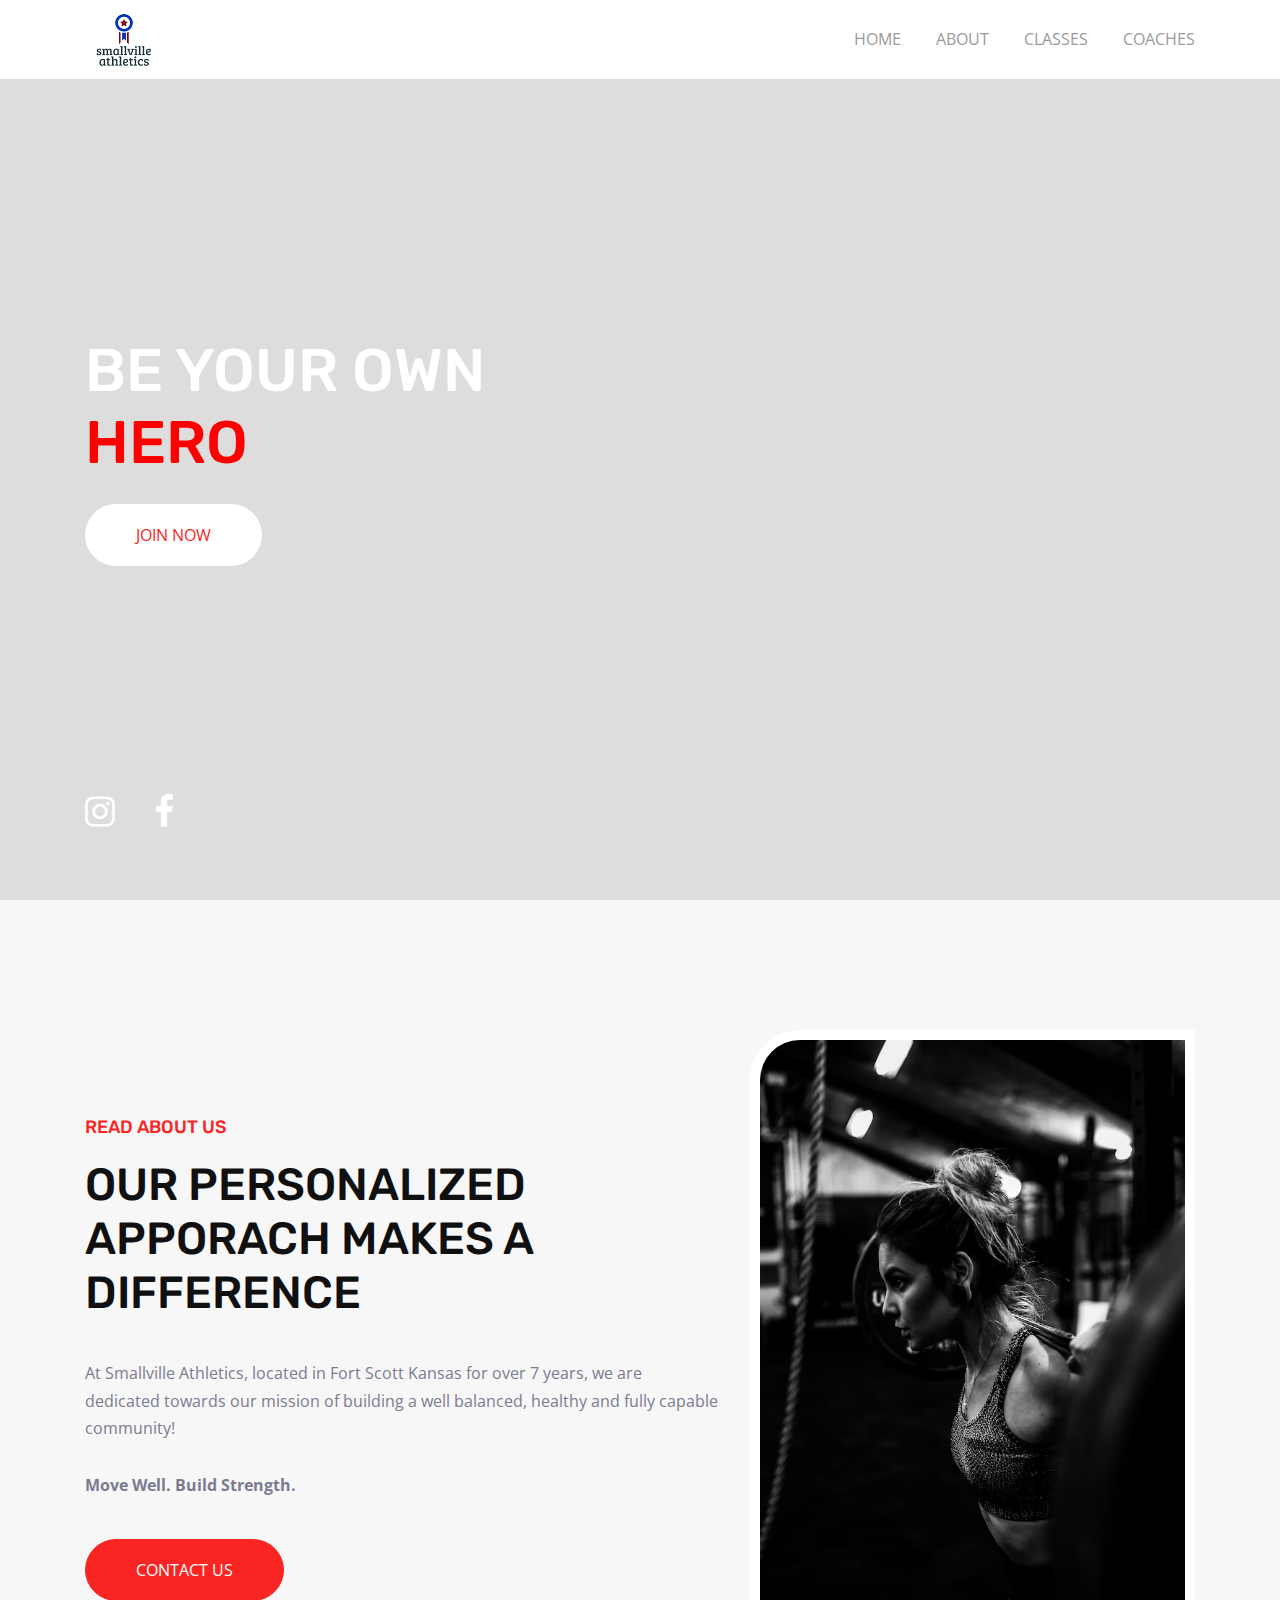
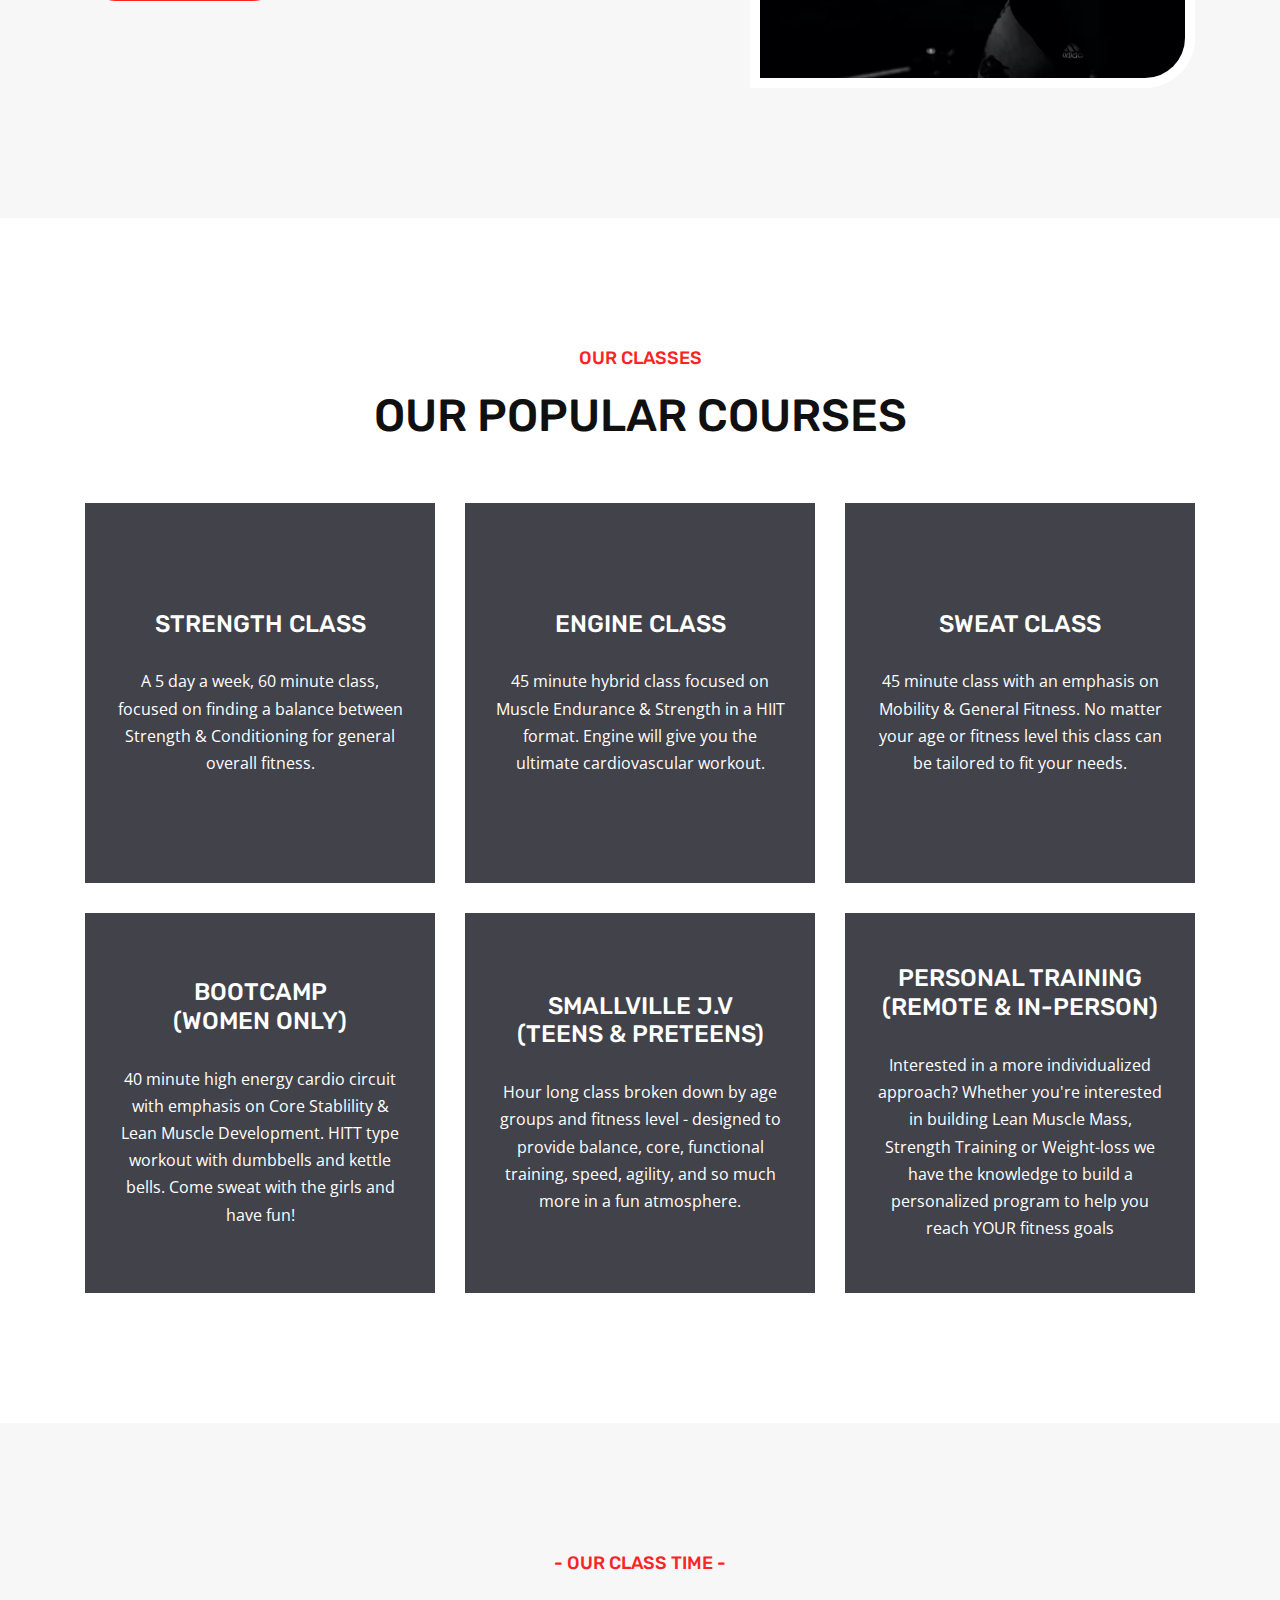
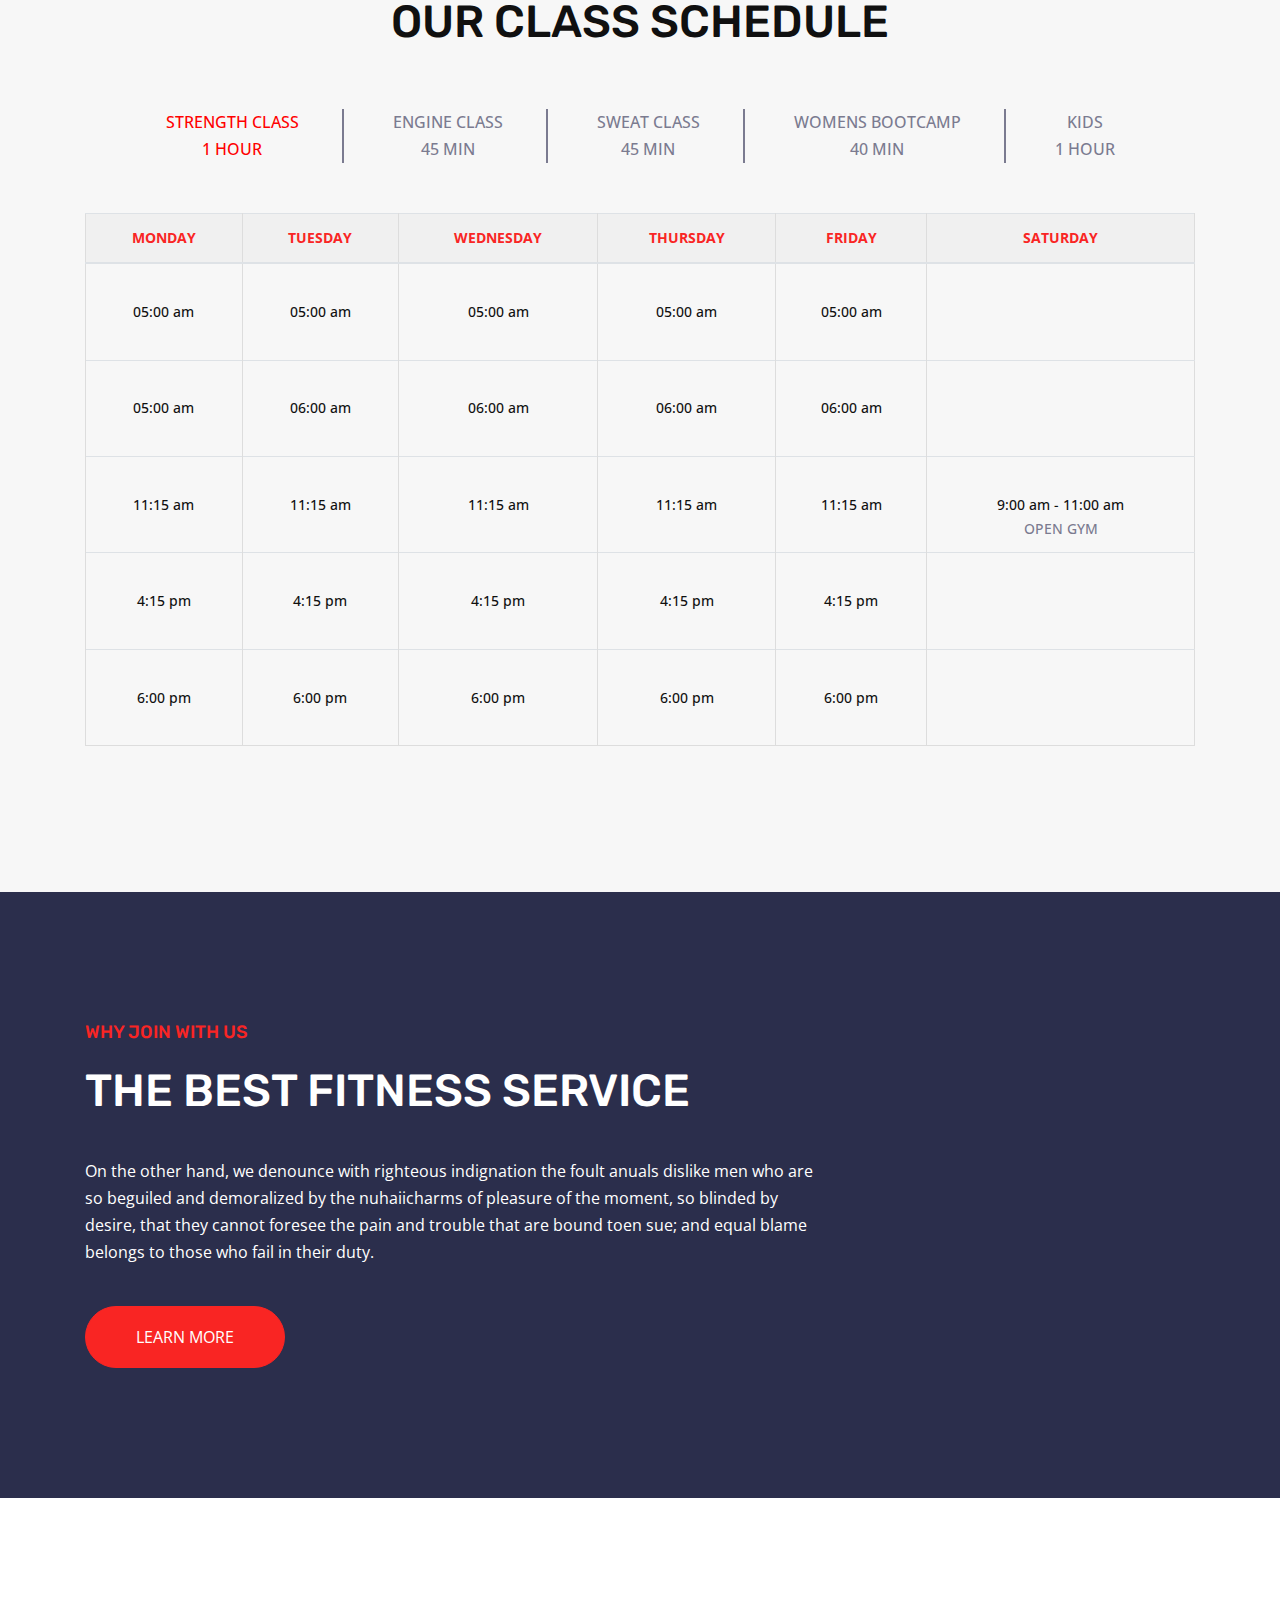
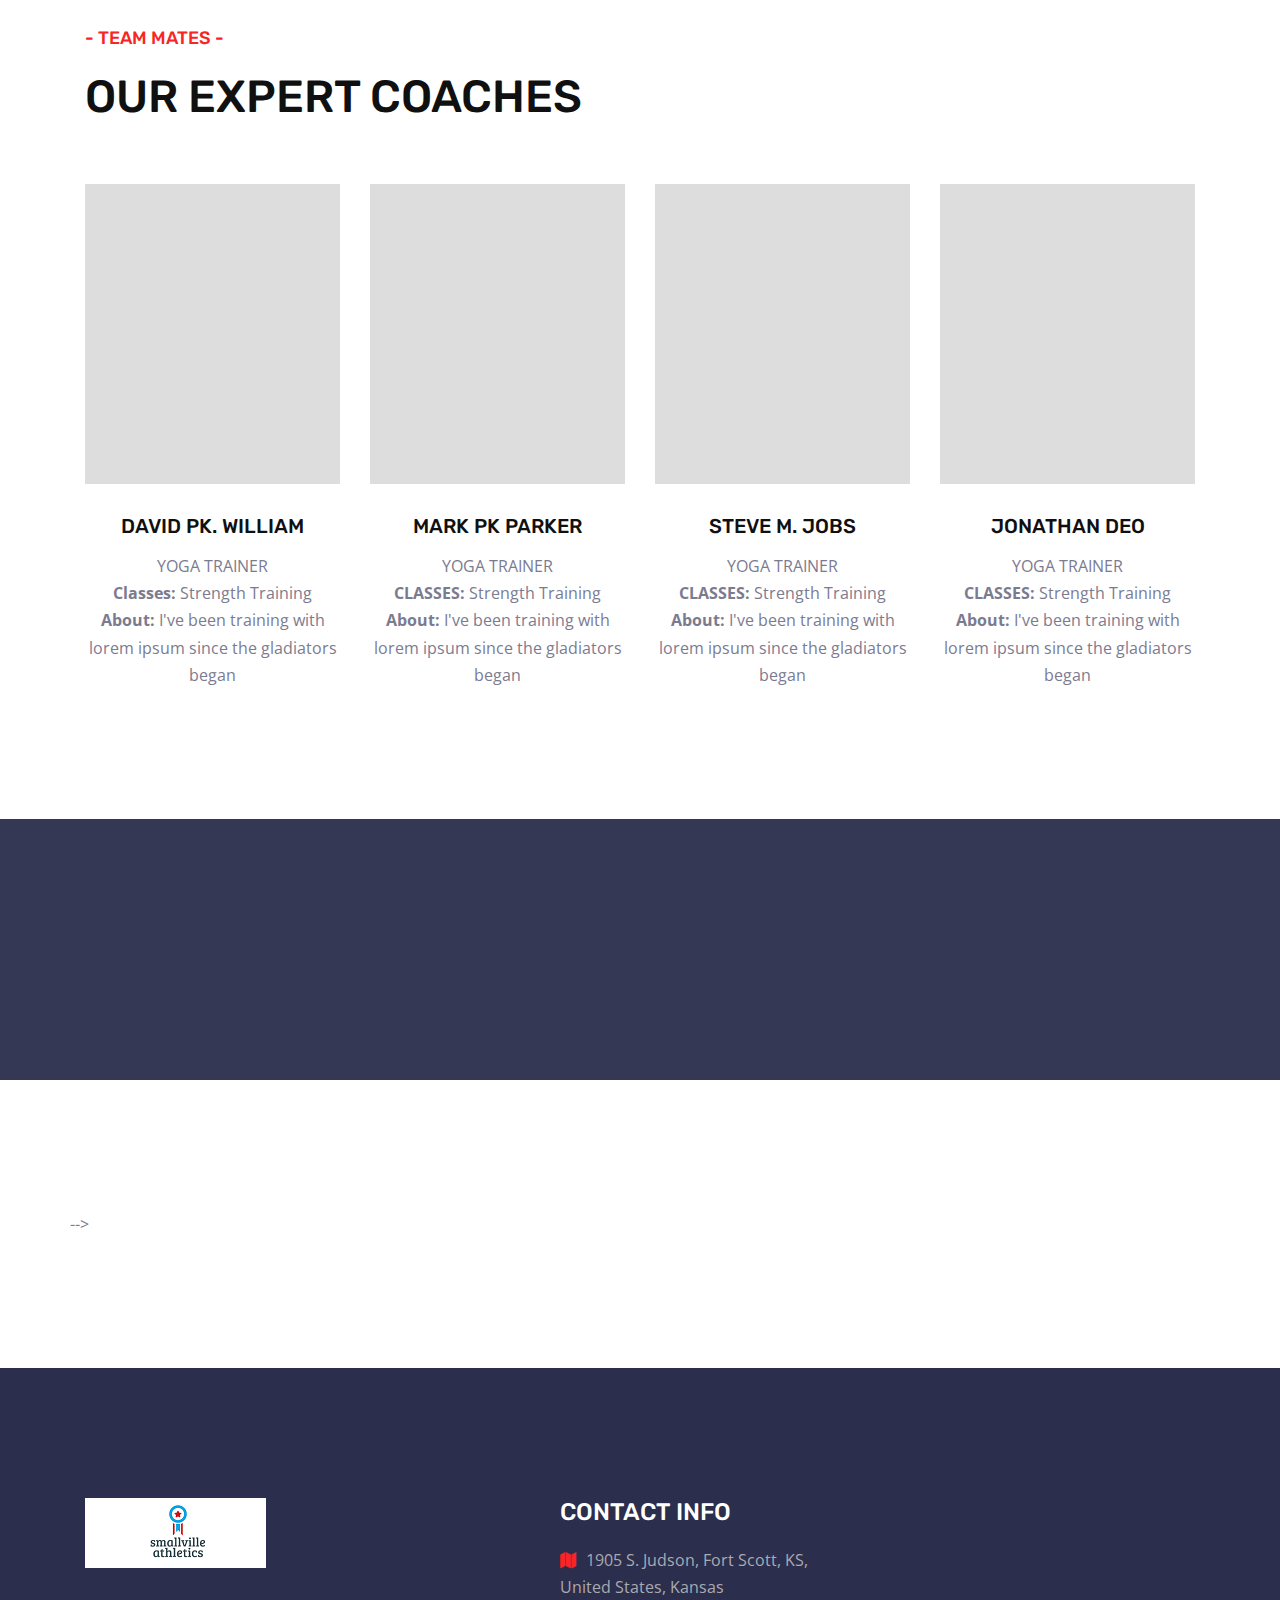
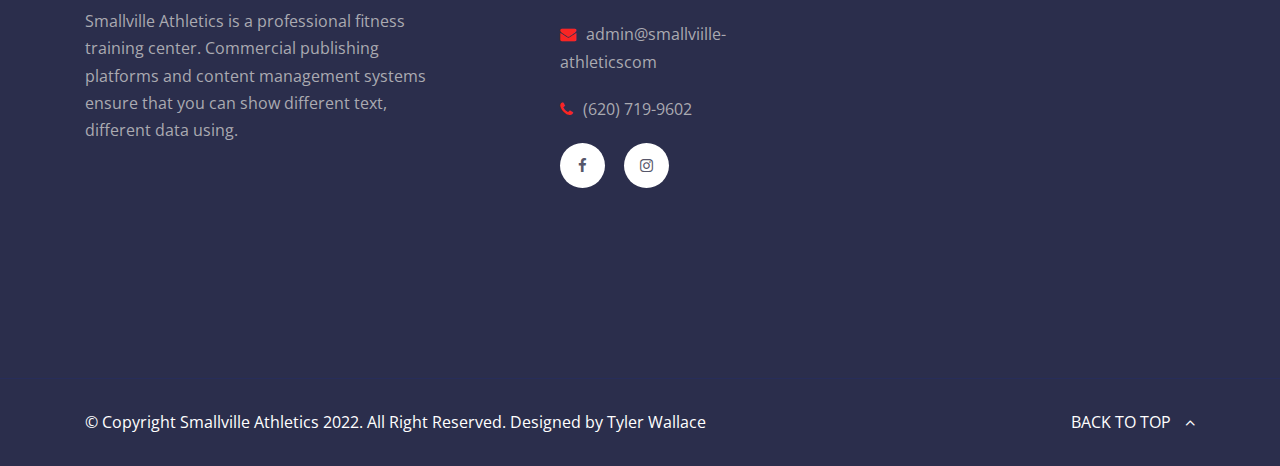
==== commit 059be447: "fixed nav bar" ====
--- a/index.html
+++ b/index.html
@@ -27,12 +27,12 @@
       <div class="main_menu">
         <nav class="navbar navbar-expand-xl navbar-light">
           <div class="container position-relative">
-            <div class="left">
+            <div class="">
               <a class="navbar-brand logo_h" href="index.html">
                 <img
                   src="assets/img/Logo.png"
                   alt="smallville-athletics"
-                  style="position: relative; left: -8.2em; overflow: hidden"
+                  style="position: relative; ; overflow: hidden"
                 />
               </a>
             </div>
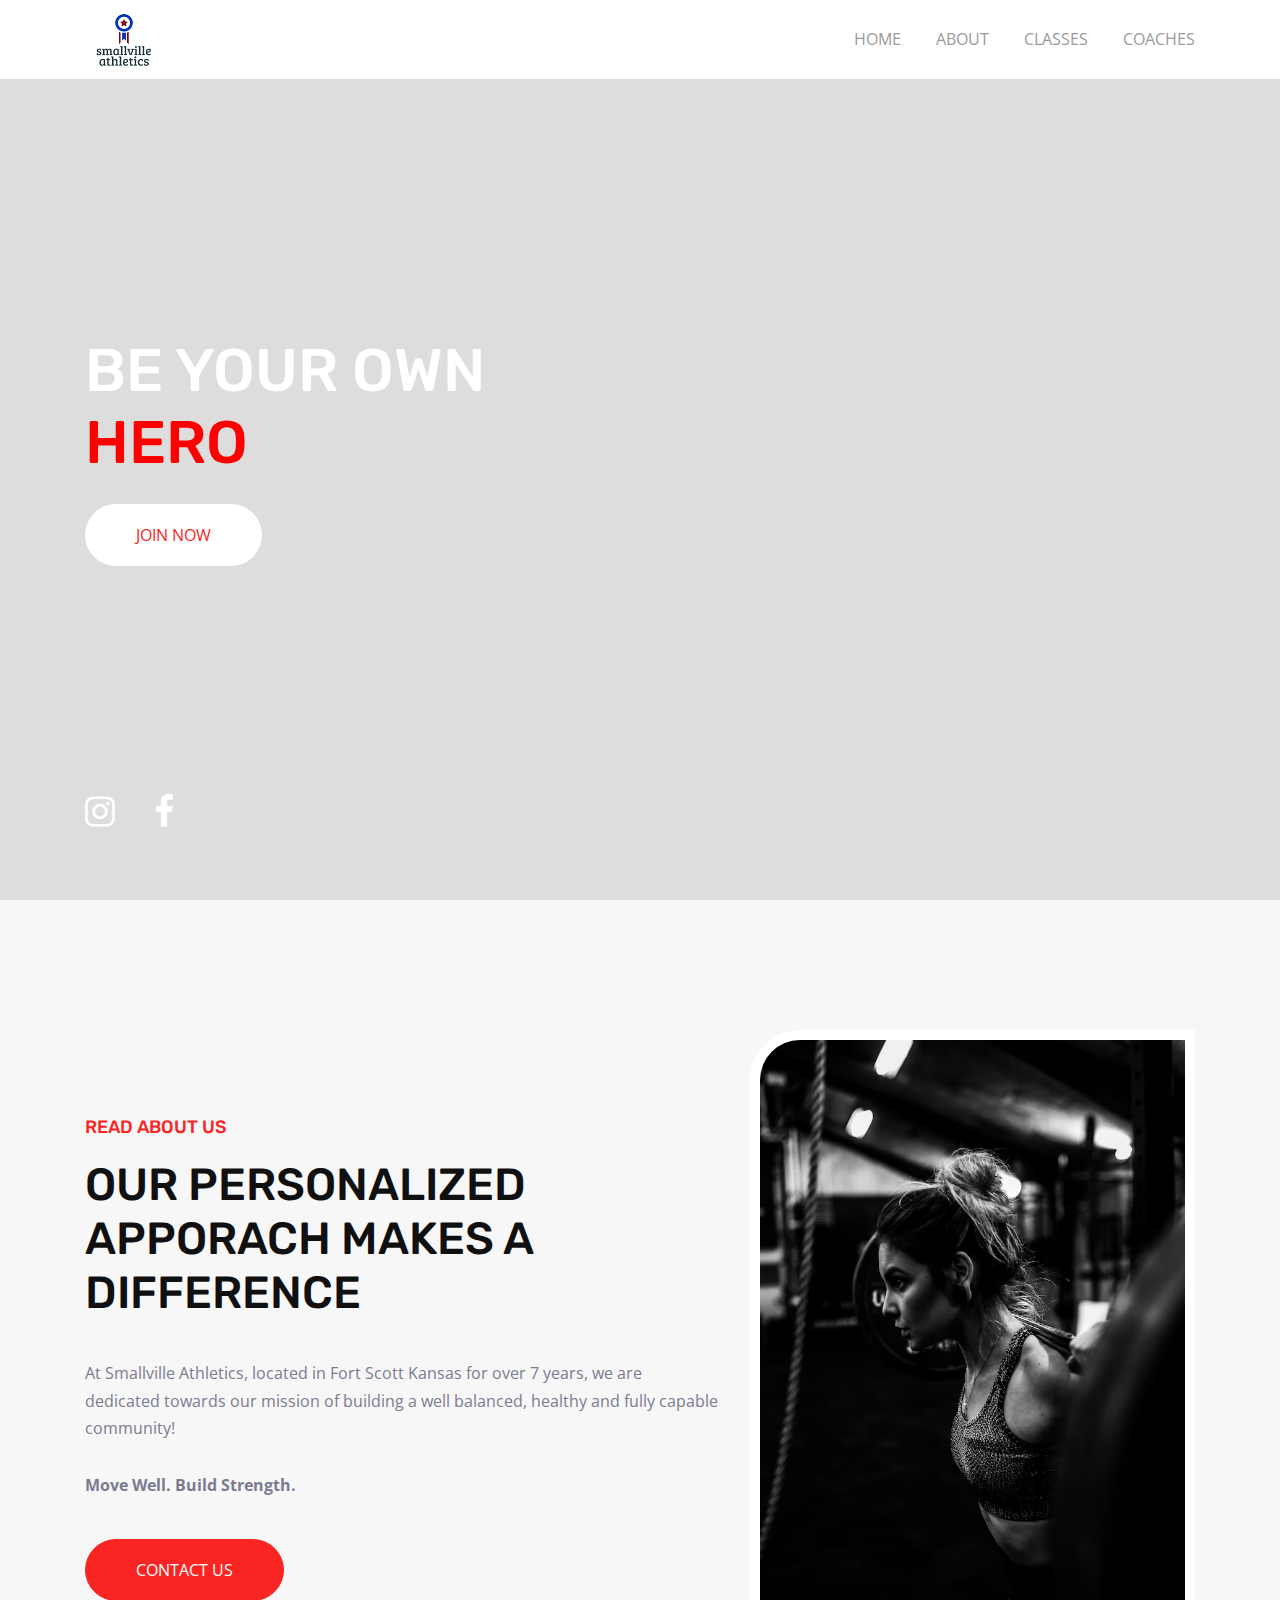
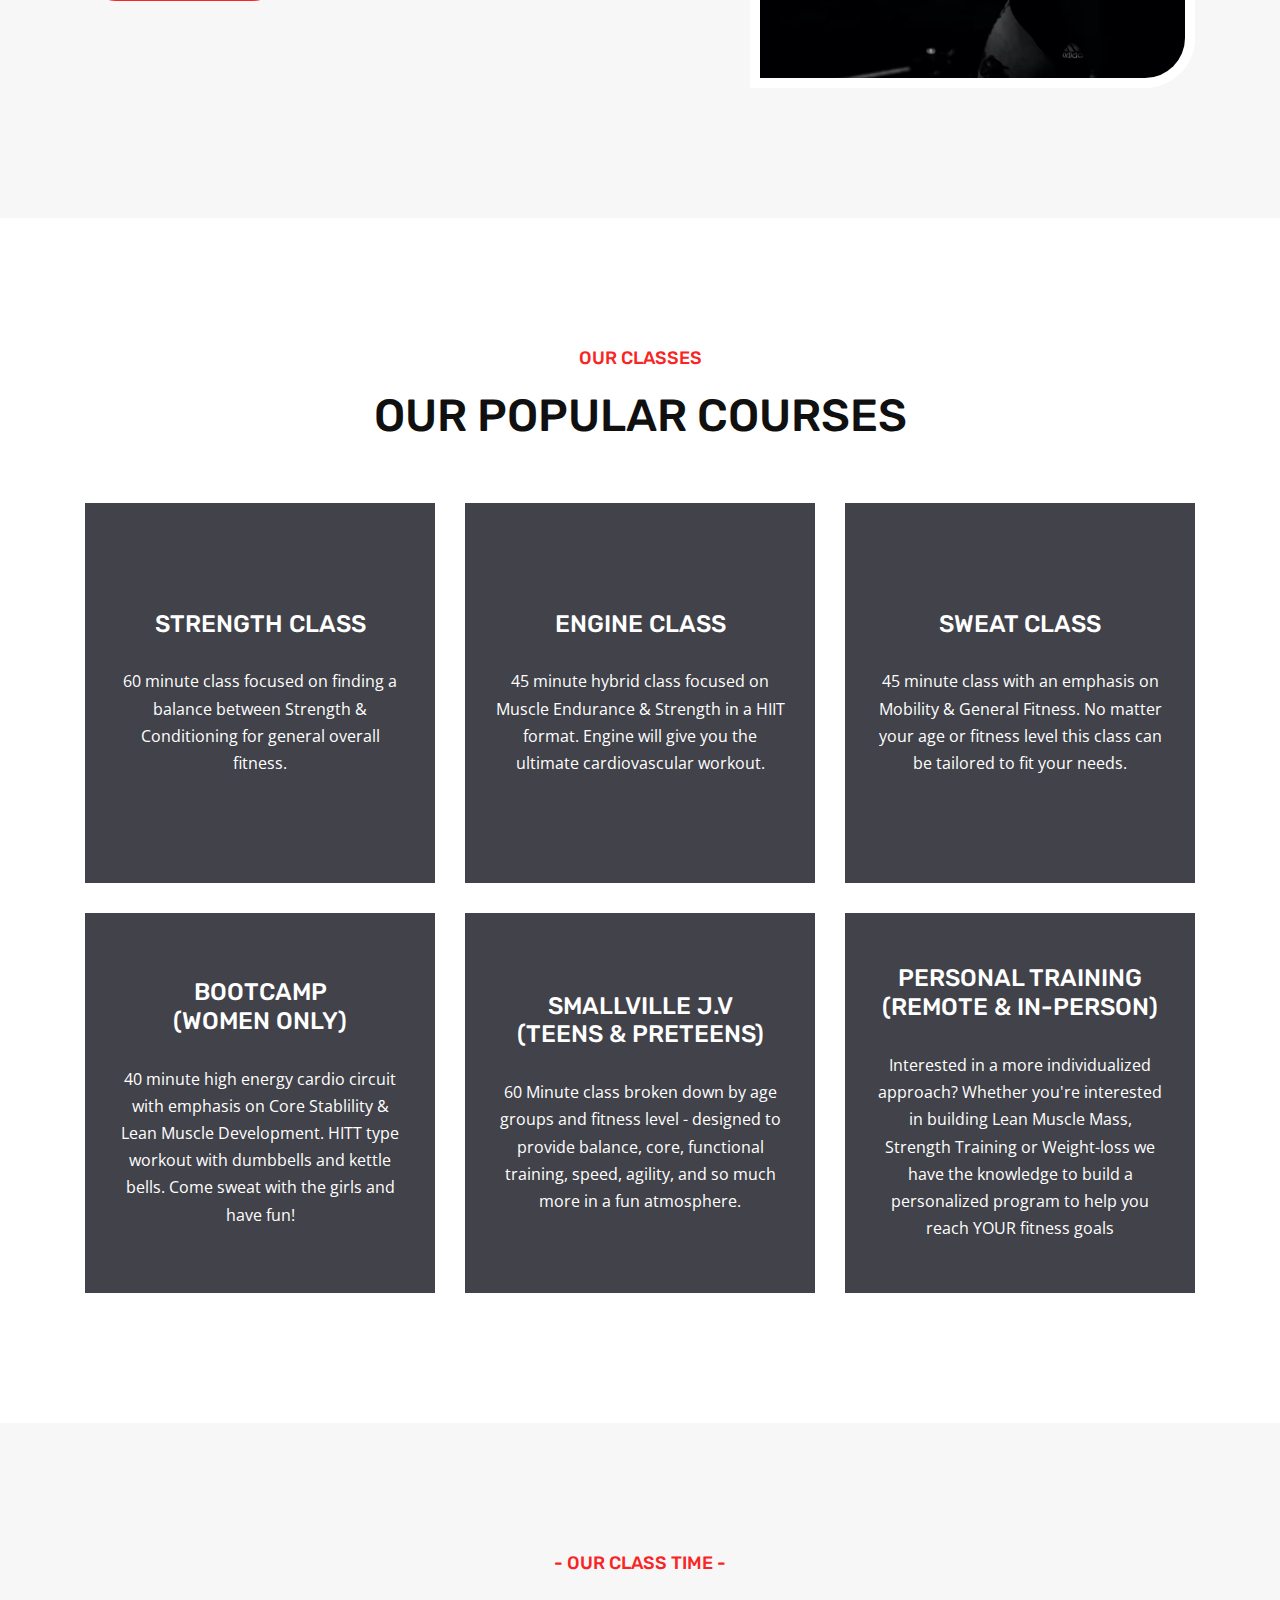
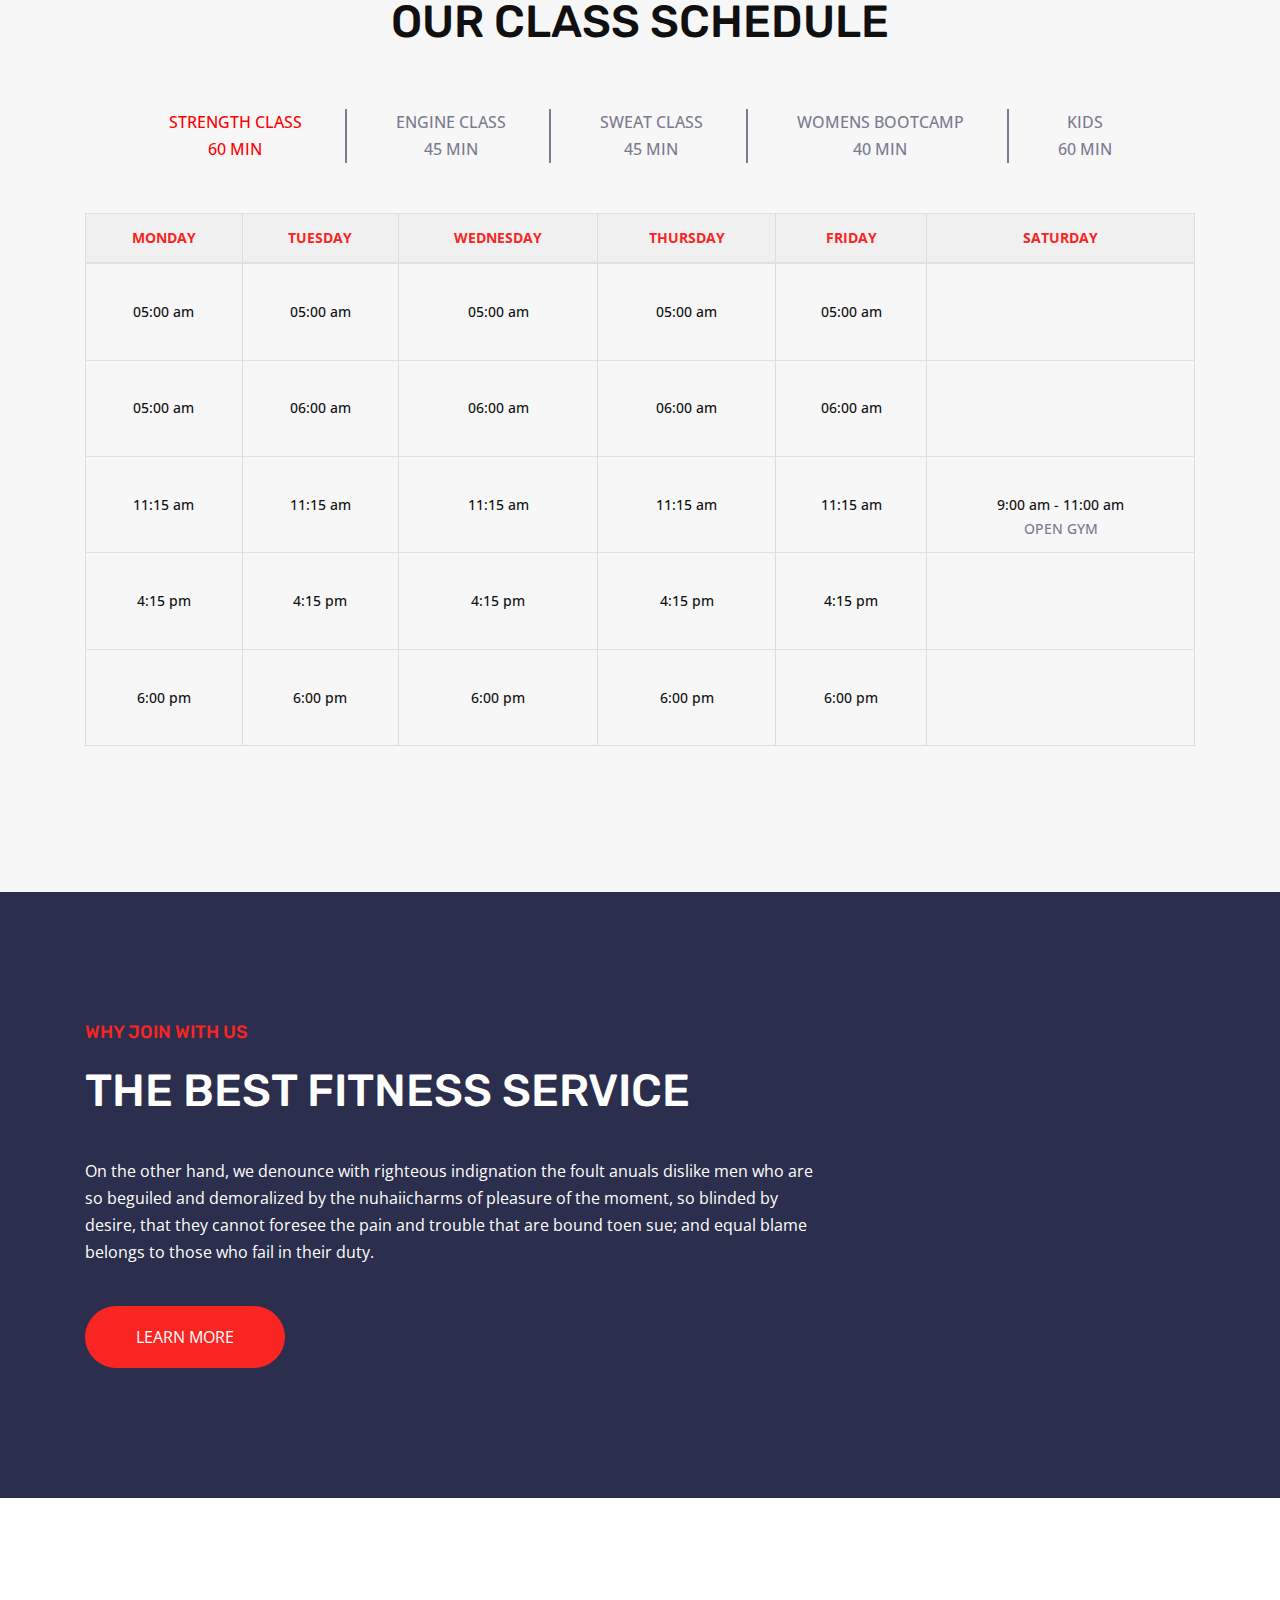
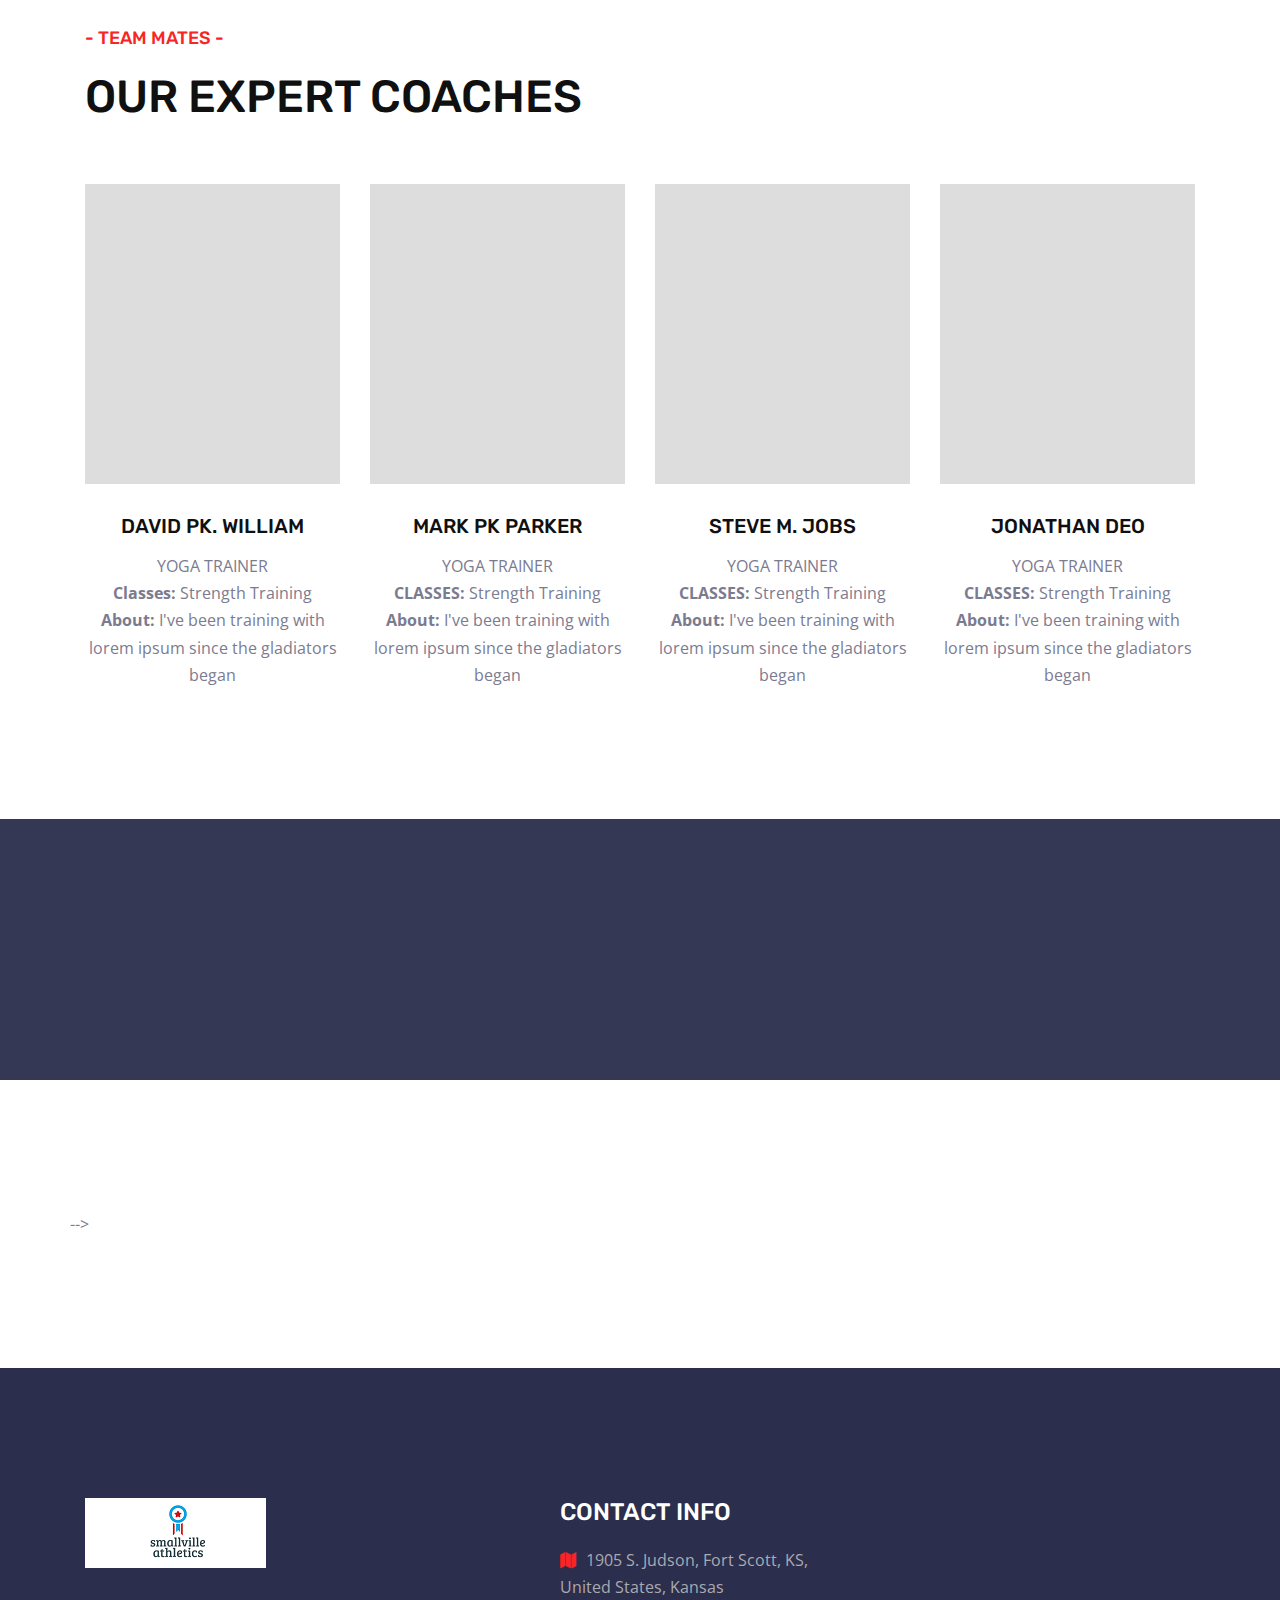
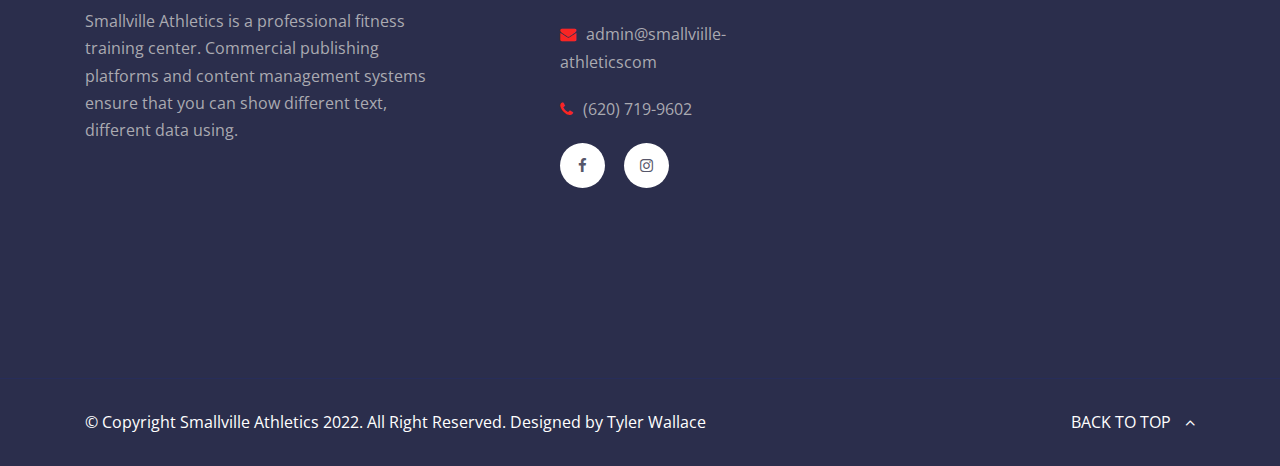
==== commit 35769b04: "finished class" ====
--- a/index.html
+++ b/index.html
@@ -285,7 +285,7 @@
               <div class="single-classes-inner-content">
                 <h3 class="text-uppercase mb-30">Strength Class</h3>
                 <p>
-                  A 5 day a week, 60 minute class, focused on finding a balance
+                  60 minute class focused on finding a balance
                   between Strength & Conditioning for general overall fitness.
                 </p>
               </div>
@@ -385,7 +385,7 @@
                   Smallville J.V <br />(Teens & Preteens)
                 </h3>
                 <p>
-                  Hour long class broken down by age groups and fitness level -
+                  60 Minute class broken down by age groups and fitness level -
                   designed to provide balance, core, functional training, speed,
                   agility, and so much more in a fun atmosphere.
                 </p>
@@ -448,7 +448,7 @@
                     role="tab"
                     aria-controls="strength"
                     aria-selected="true"
-                    >Strength Class<br />1 Hour</a
+                    >Strength Class<br />60 Min</a
                   >
                 </li>
                 <!-- <li class="nav-item">
@@ -499,7 +499,7 @@
                     role="tab"
                     aria-controls="meditation"
                     aria-selected="false"
-                    >Kids<br />1 Hour</a
+                    >Kids<br />60 min</a
                   >
                 </li>
                 <!-- <li class="nav-item">
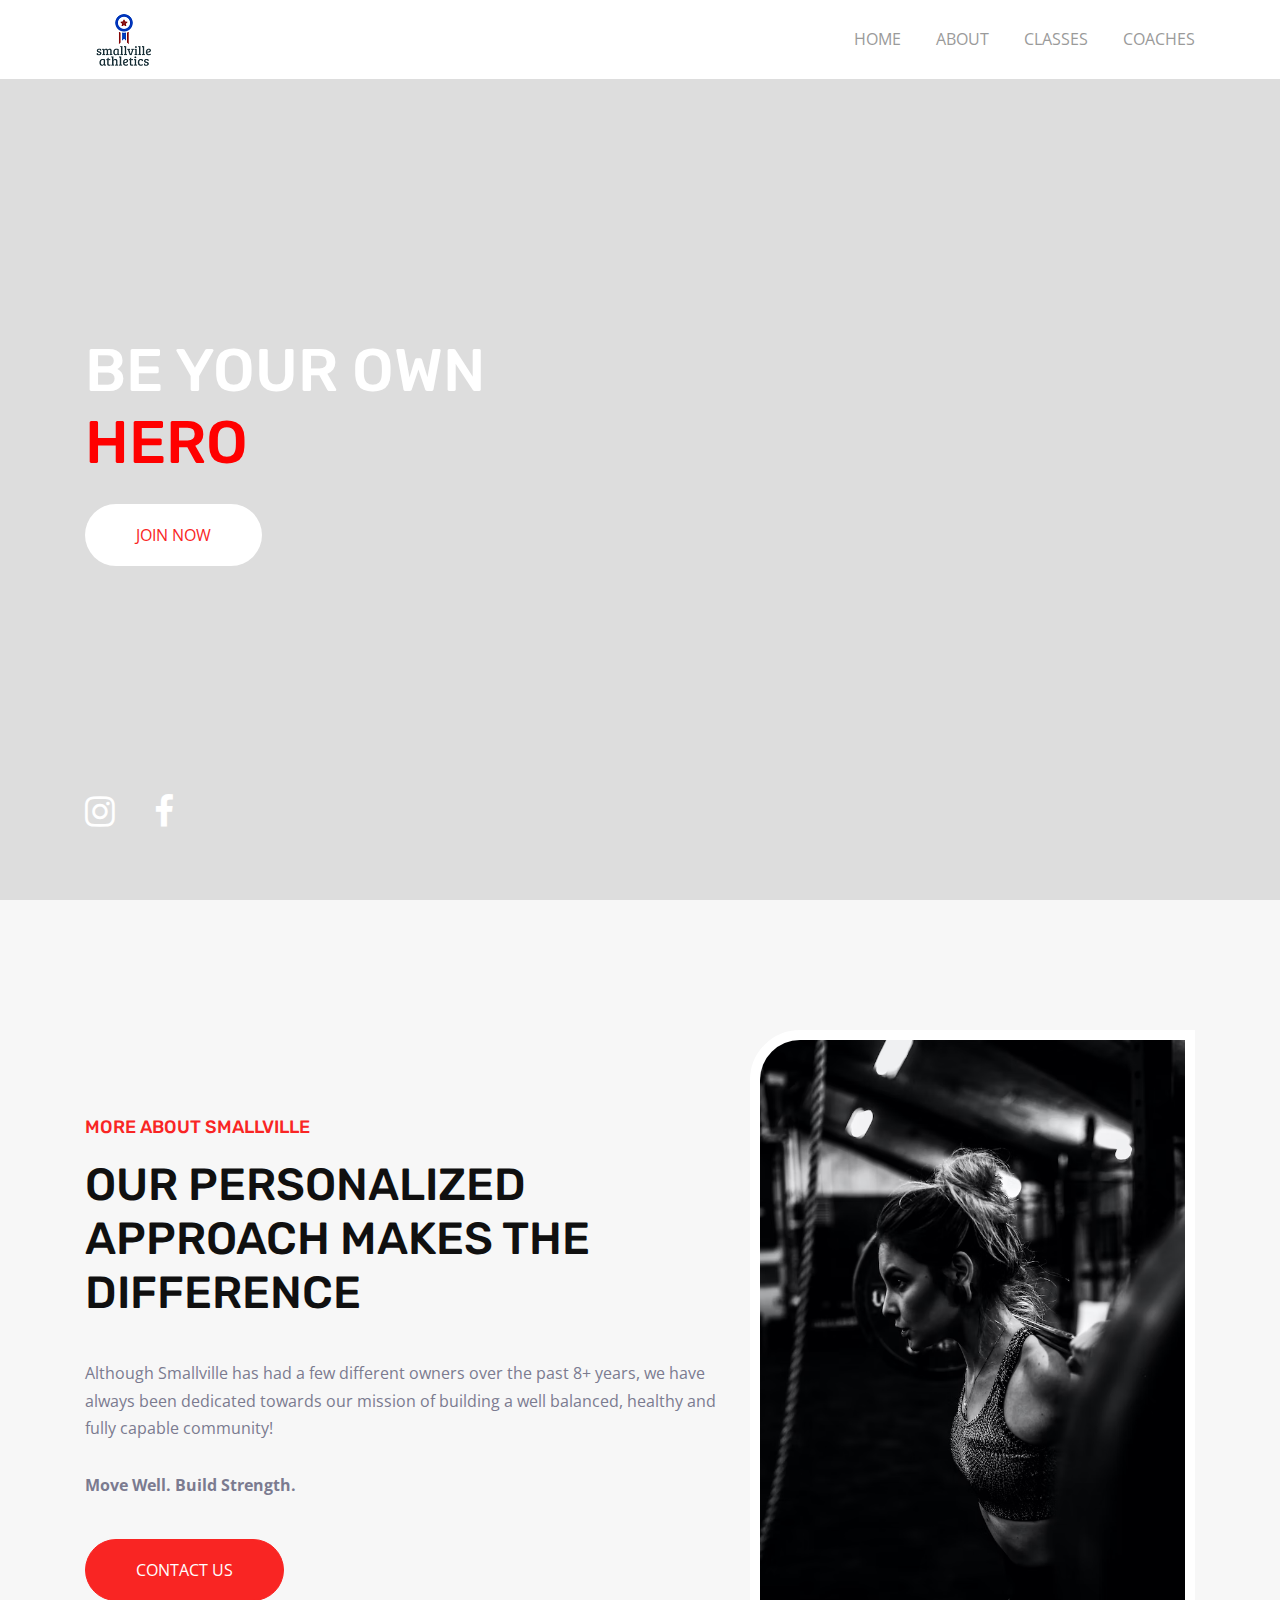
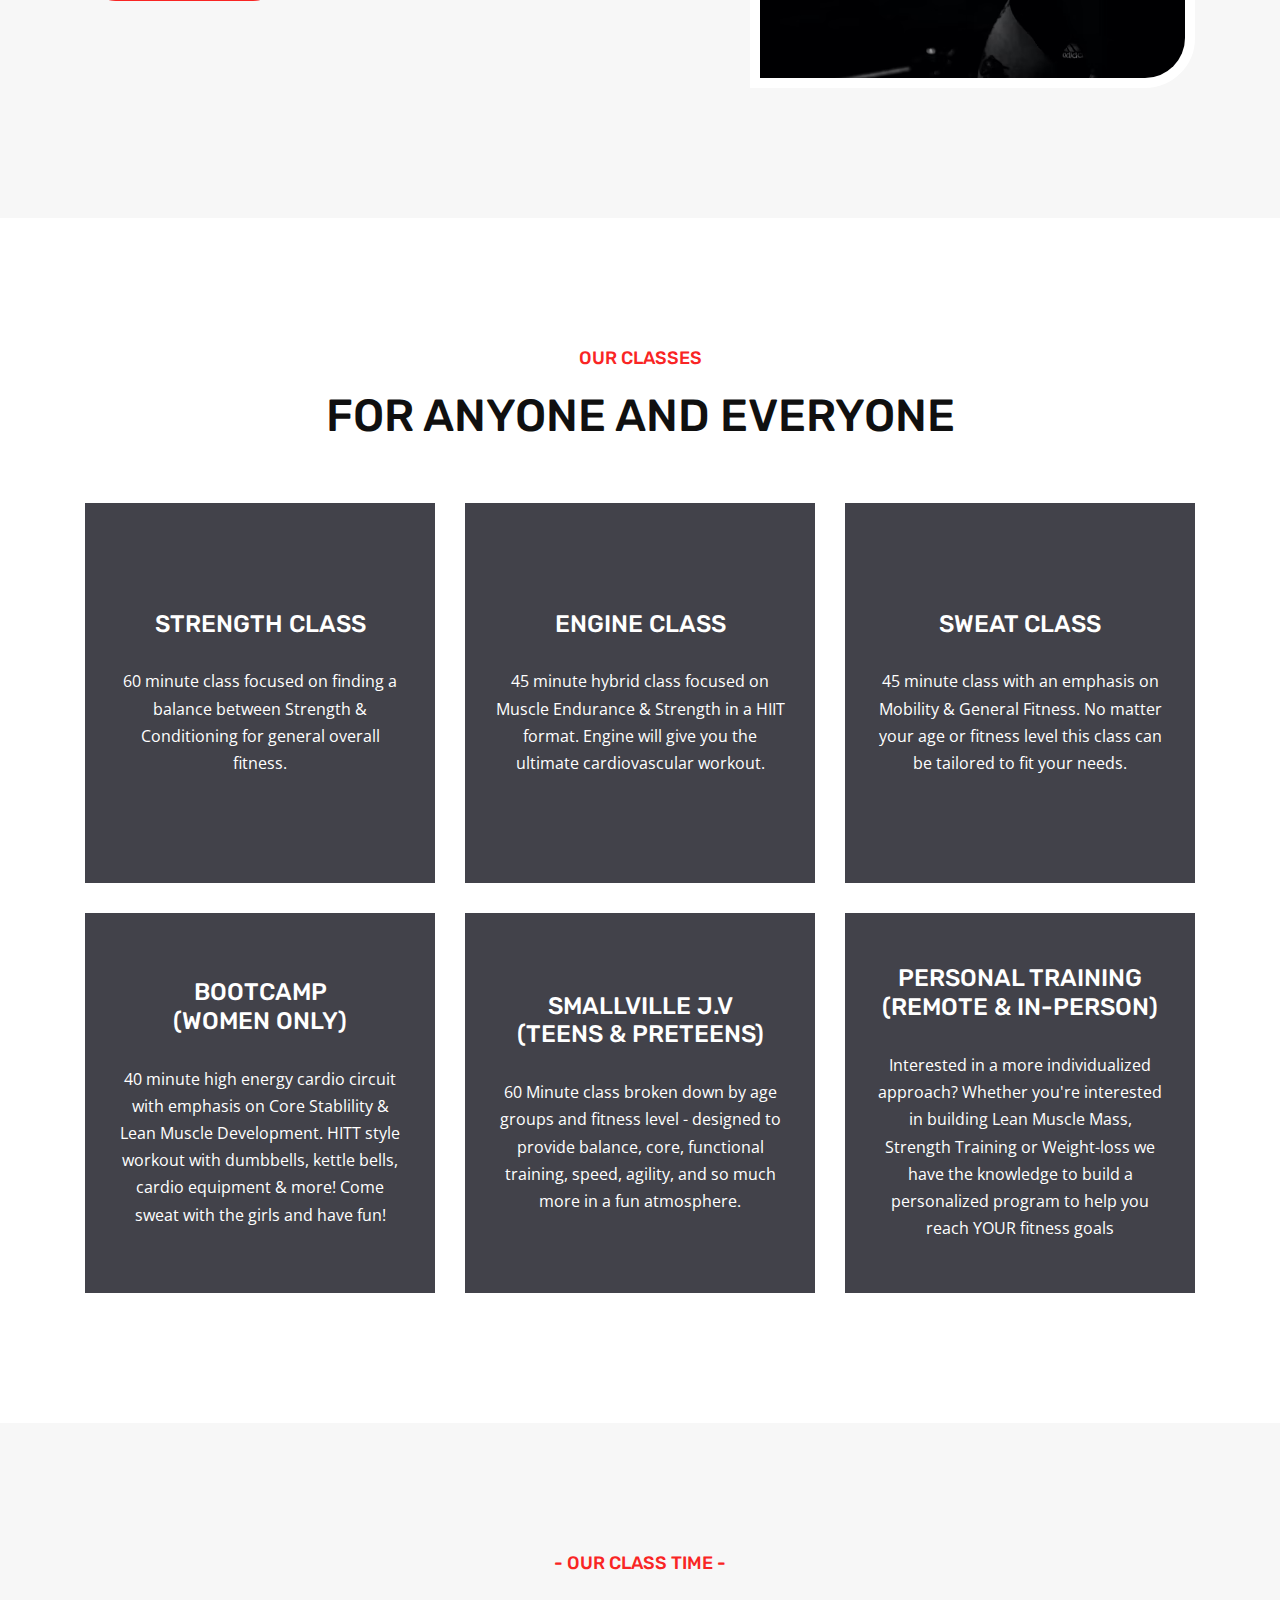
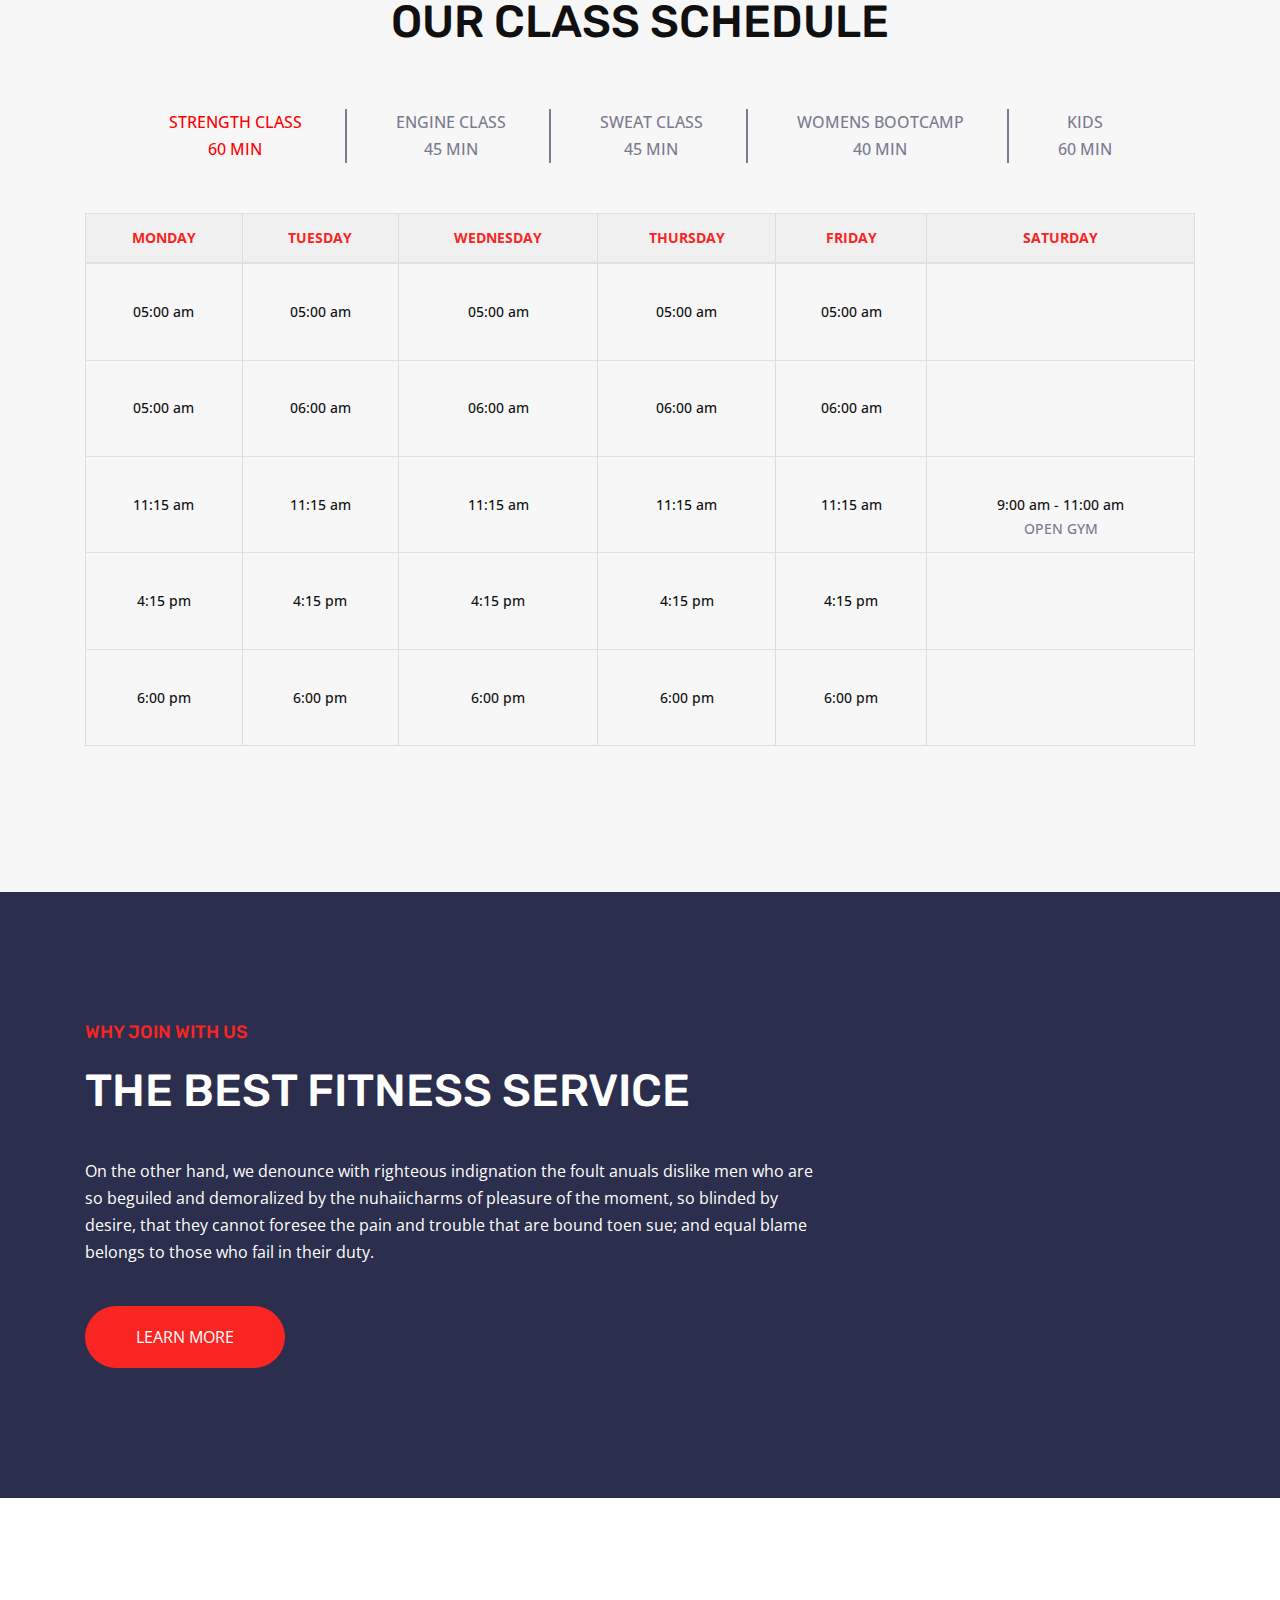
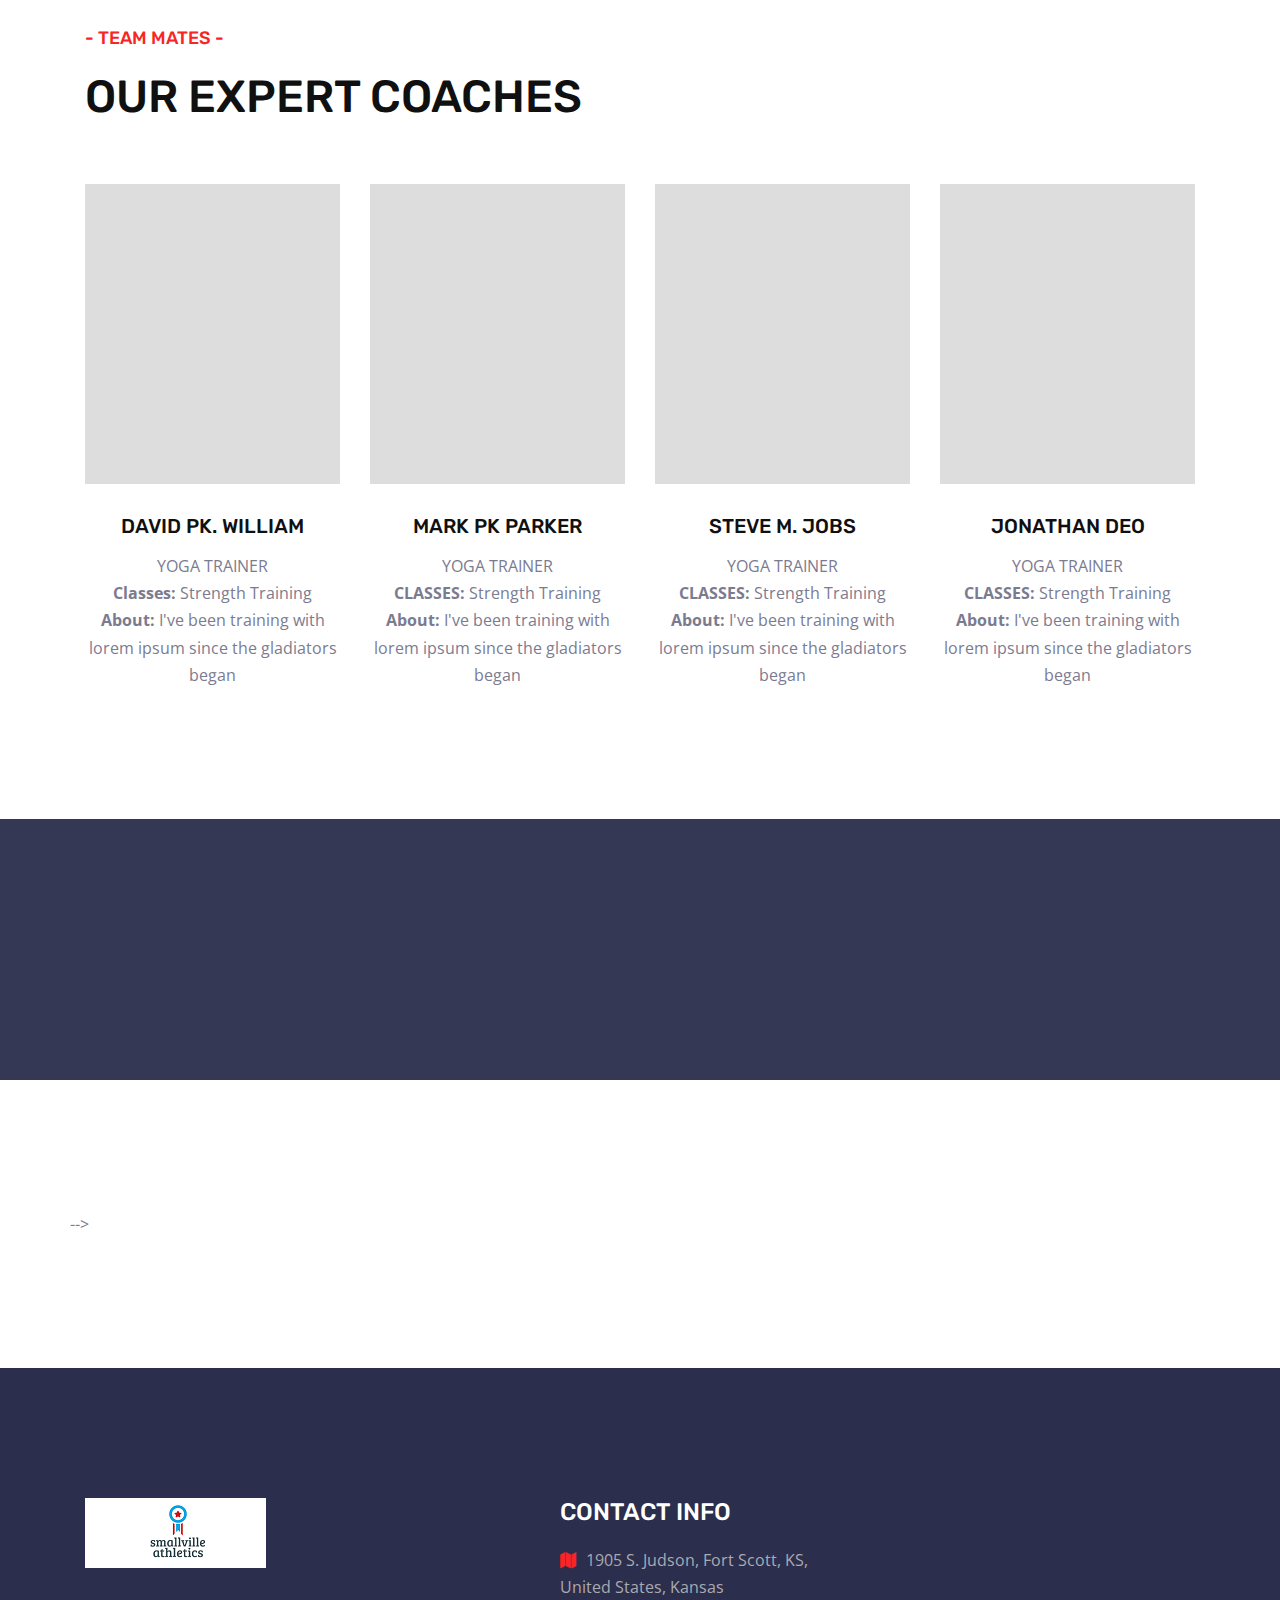
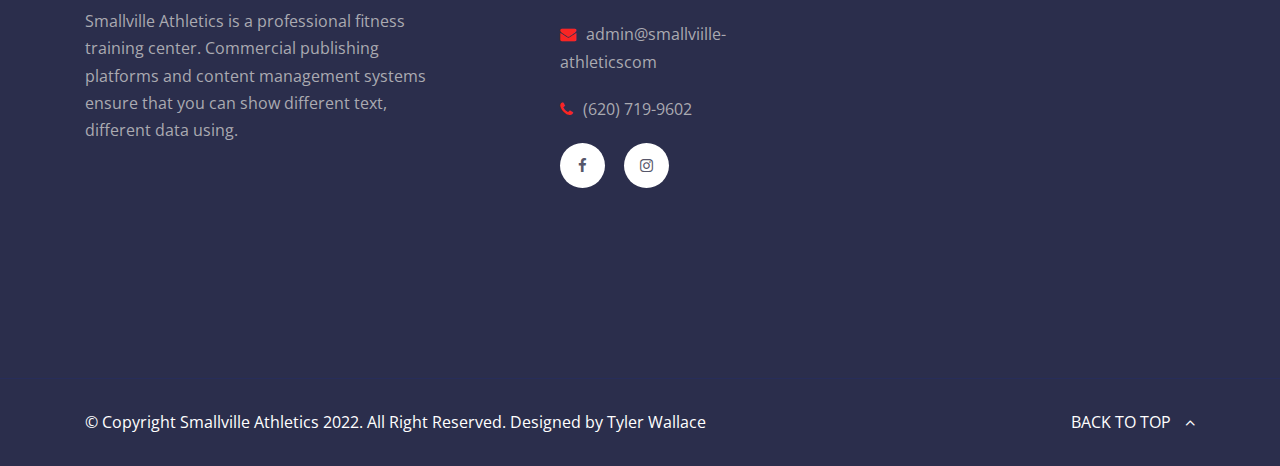
==== commit 62e8dd5d: "fix" ====
--- a/index.html
+++ b/index.html
@@ -219,16 +219,15 @@
           <div class="col-lg-7 col-md-6">
             <div class="about-us-area-left">
               <div class="section-title mb-40">
-                <h4 class="text-uppercase mb-20">read about us</h4>
+                <h4 class="text-uppercase mb-20">more about smallville</h4>
                 <h1 class="text-uppercase">
-                  Our Personalized Apporach Makes a Difference
+                  Our Personalized Approach Makes The Difference
                 </h1>
               </div>
 
               <div class="about-inner-content">
                 <p class="mb-30">
-                  At Smallville Athletics, located in Fort Scott Kansas for over
-                  7 years, we are dedicated towards our mission of building a
+                  Although Smallville has had a few different owners over the past 8+ years, we have always been dedicated towards our mission of building a
                   well balanced, healthy and fully capable community!
                 </p>
                 <p class="mb-40"><strong>Move Well. Build Strength.</strong></p>
@@ -262,8 +261,8 @@
         <div class="row">
           <div class="col-lg-12 text-center mb-60">
             <div class="section-title">
-              <h4 class="text-uppercase mb-20">our classes</h4>
-              <h1 class="text-uppercase">our popular courses</h1>
+              <h4 class="text-uppercase mb-20">our Classes</h4>
+              <h1 class="text-uppercase">For anyone and everyone</h1>
             </div>
           </div>
         </div>
@@ -359,8 +358,8 @@
                 </h3>
                 <p>
                   40 minute high energy cardio circuit with emphasis on Core
-                  Stablility & Lean Muscle Development. HITT type workout with
-                  dumbbells and kettle bells. Come sweat with the girls and have
+                  Stablility & Lean Muscle Development. HITT style workout with
+                  dumbbells, kettle bells, cardio equipment & more! Come sweat with the girls and have
                   fun!
                 </p>
               </div>
--- a/style.css
+++ b/style.css
@@ -170,7 +170,12 @@
      max-width: 100%;
 }
 
-
+@media screen and (max-width:500px){
+    .logo_h img{
+        left: -6.2em;
+    }
+    
+}
 
 
 /* 2. Main Menu area css */
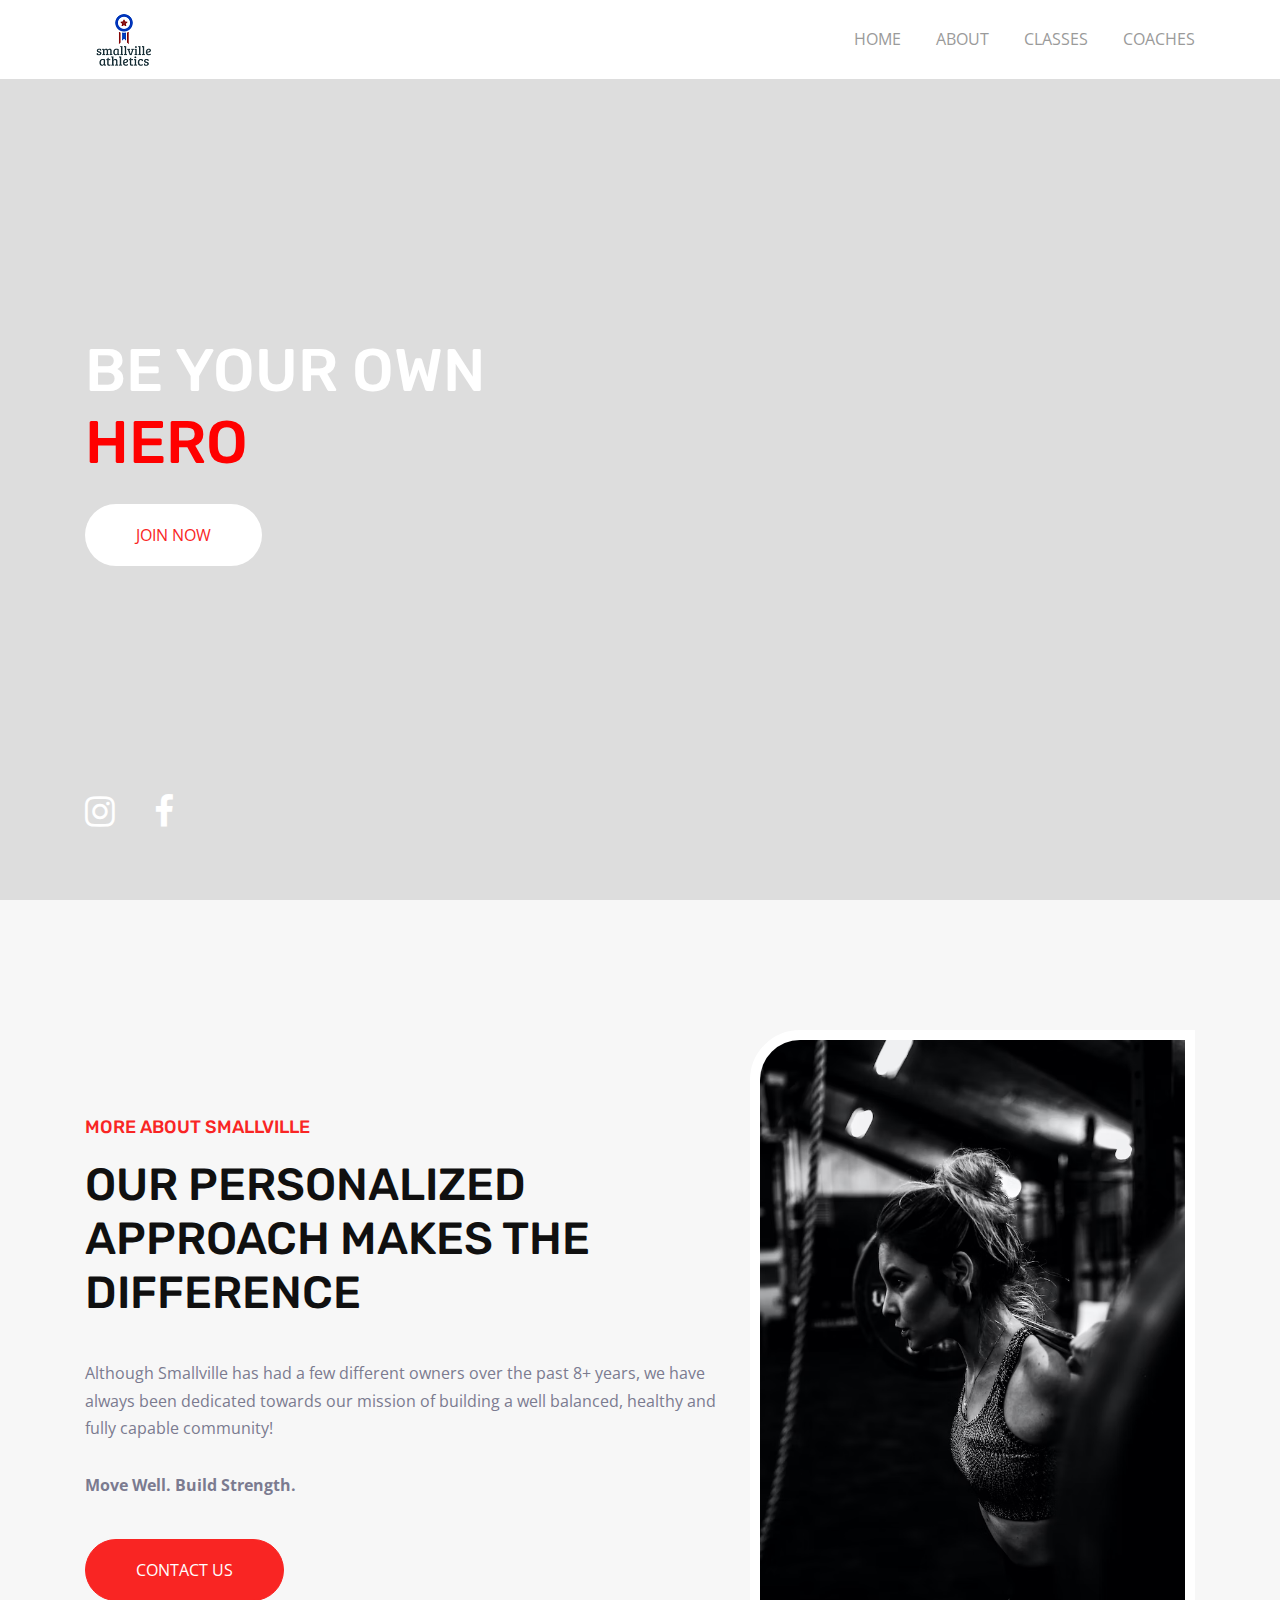
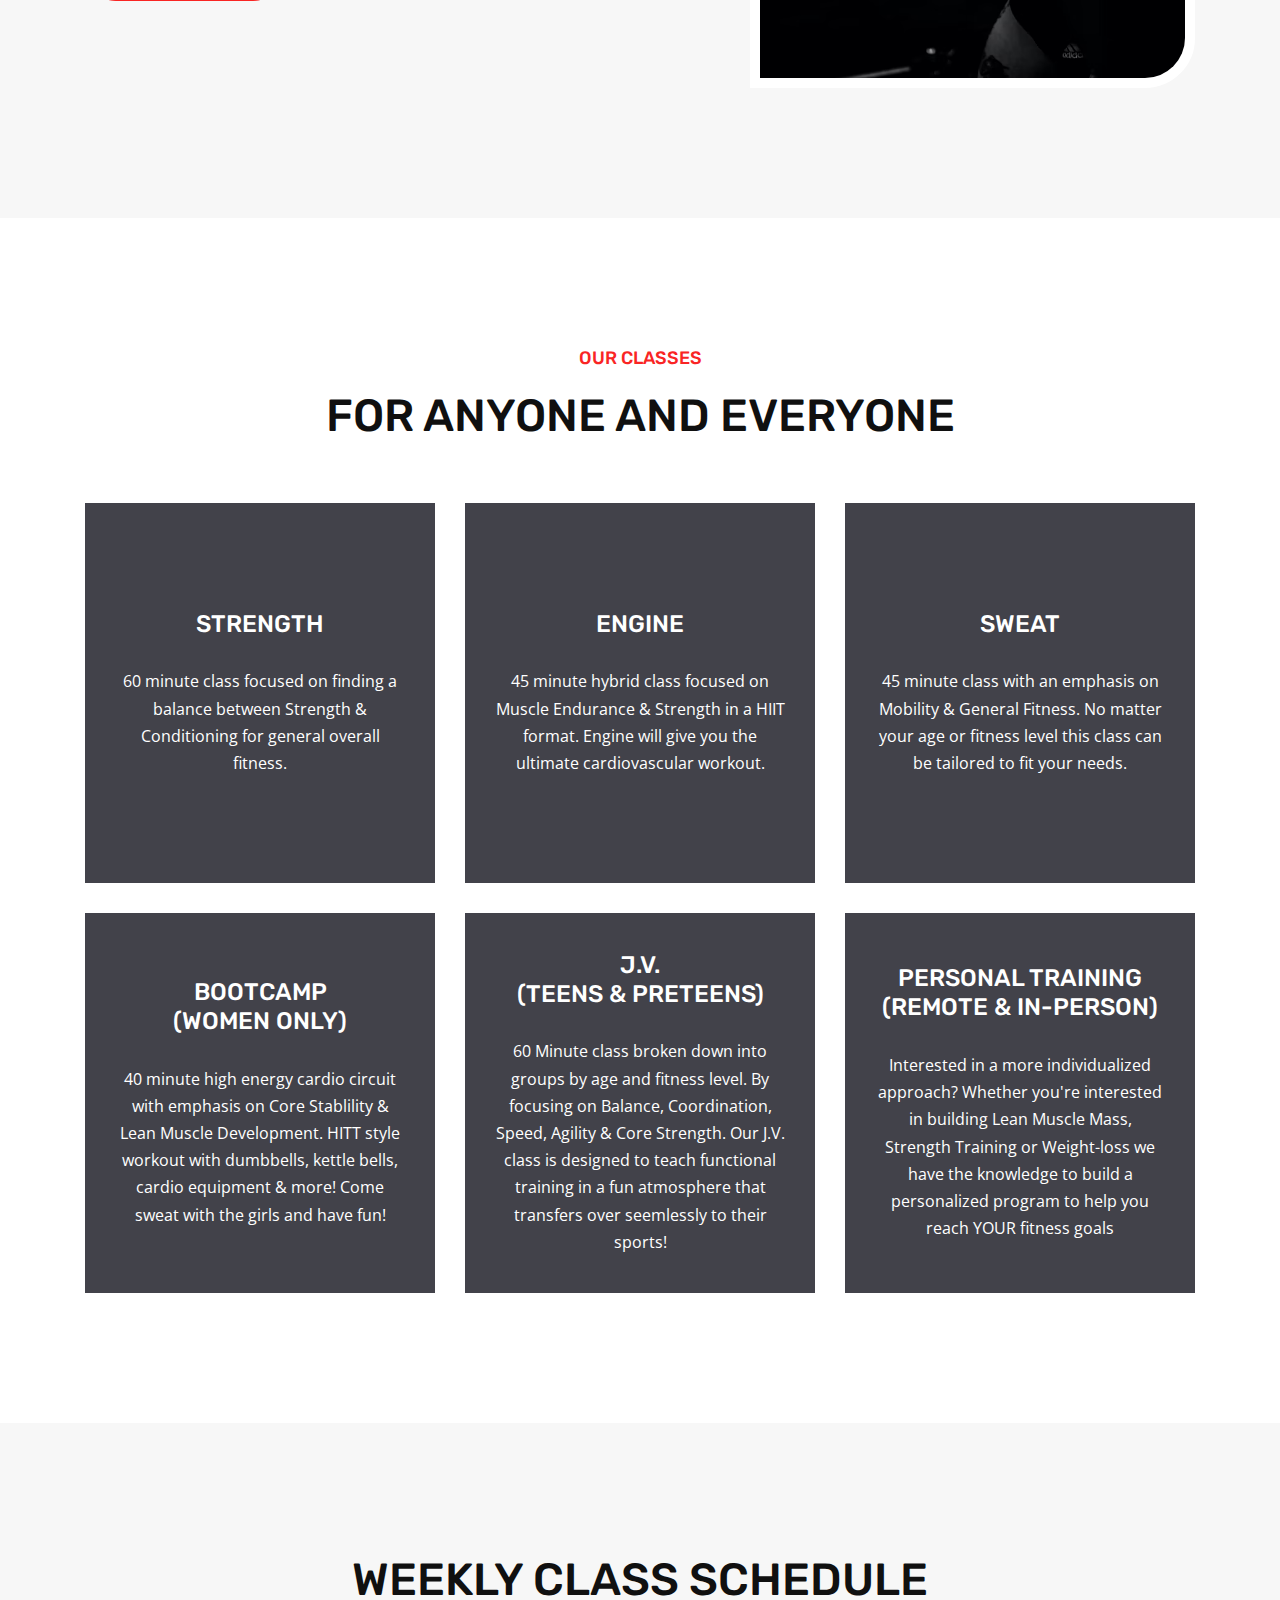
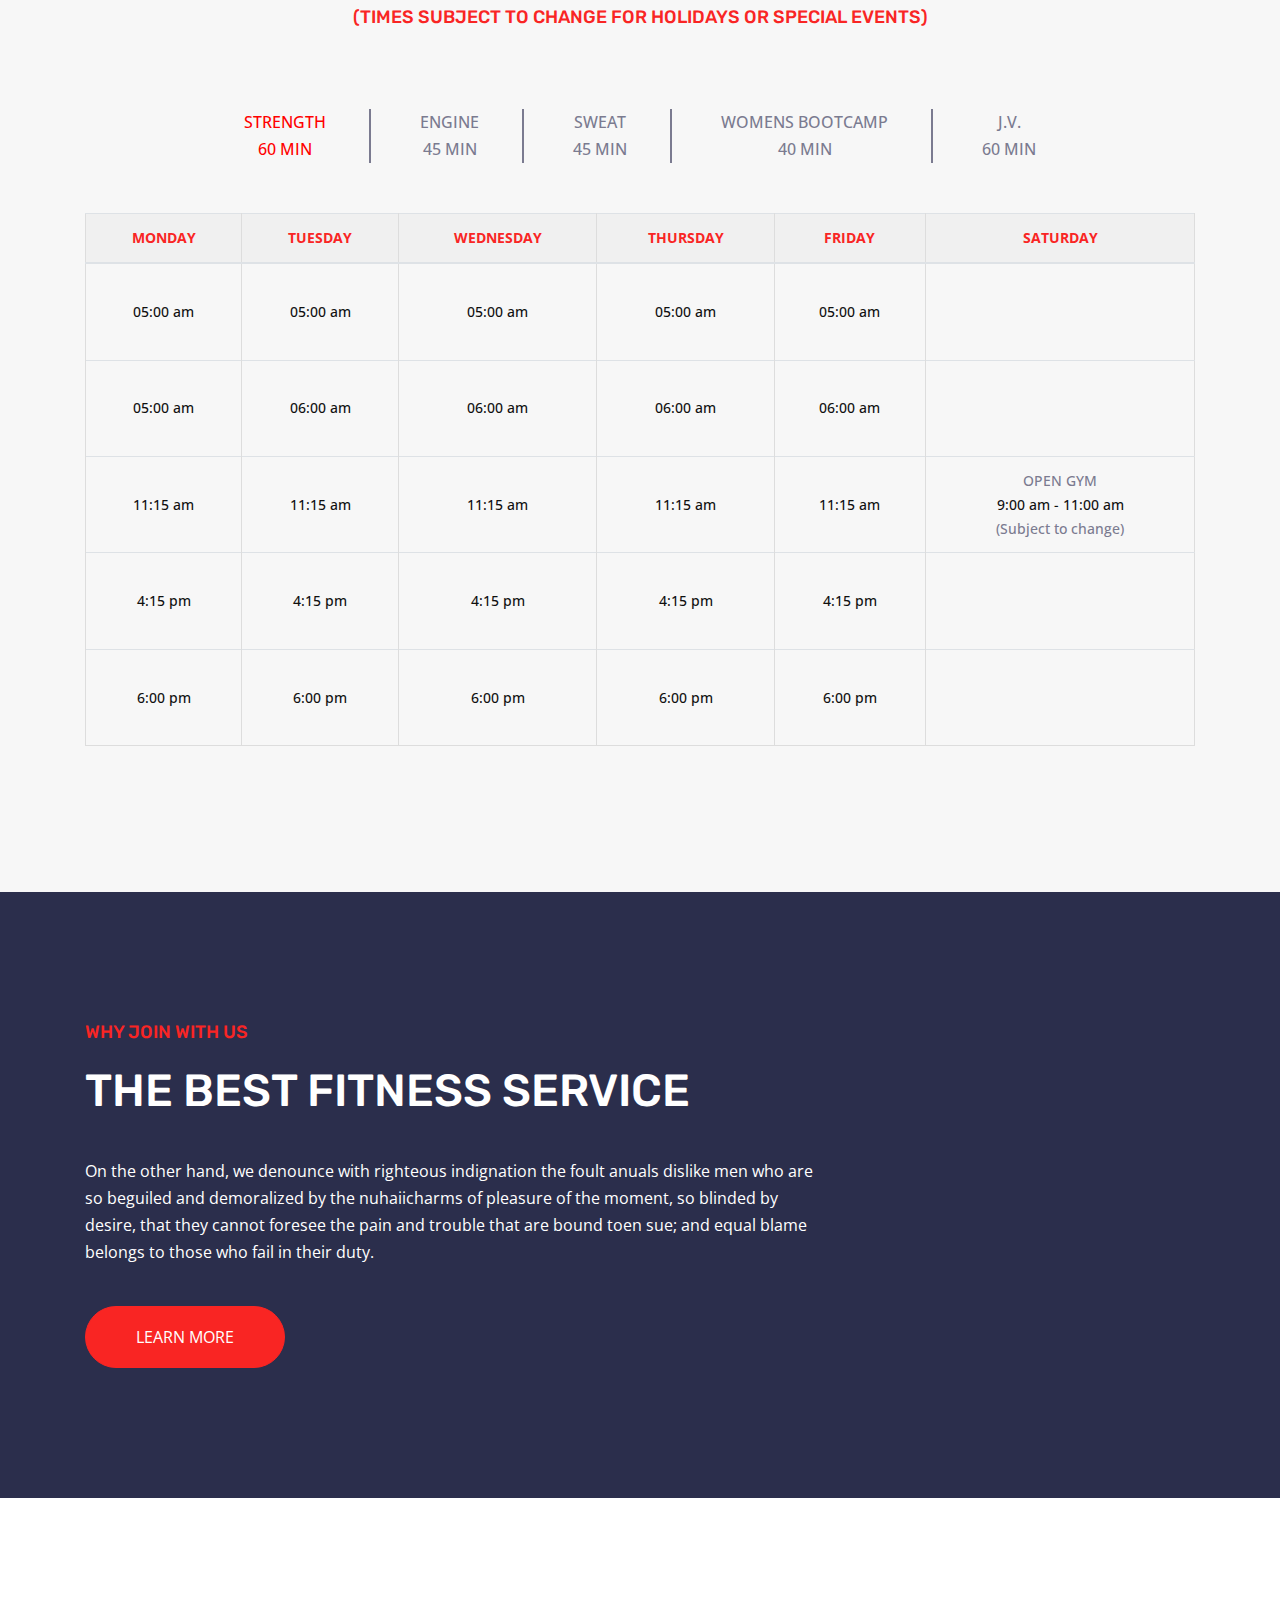
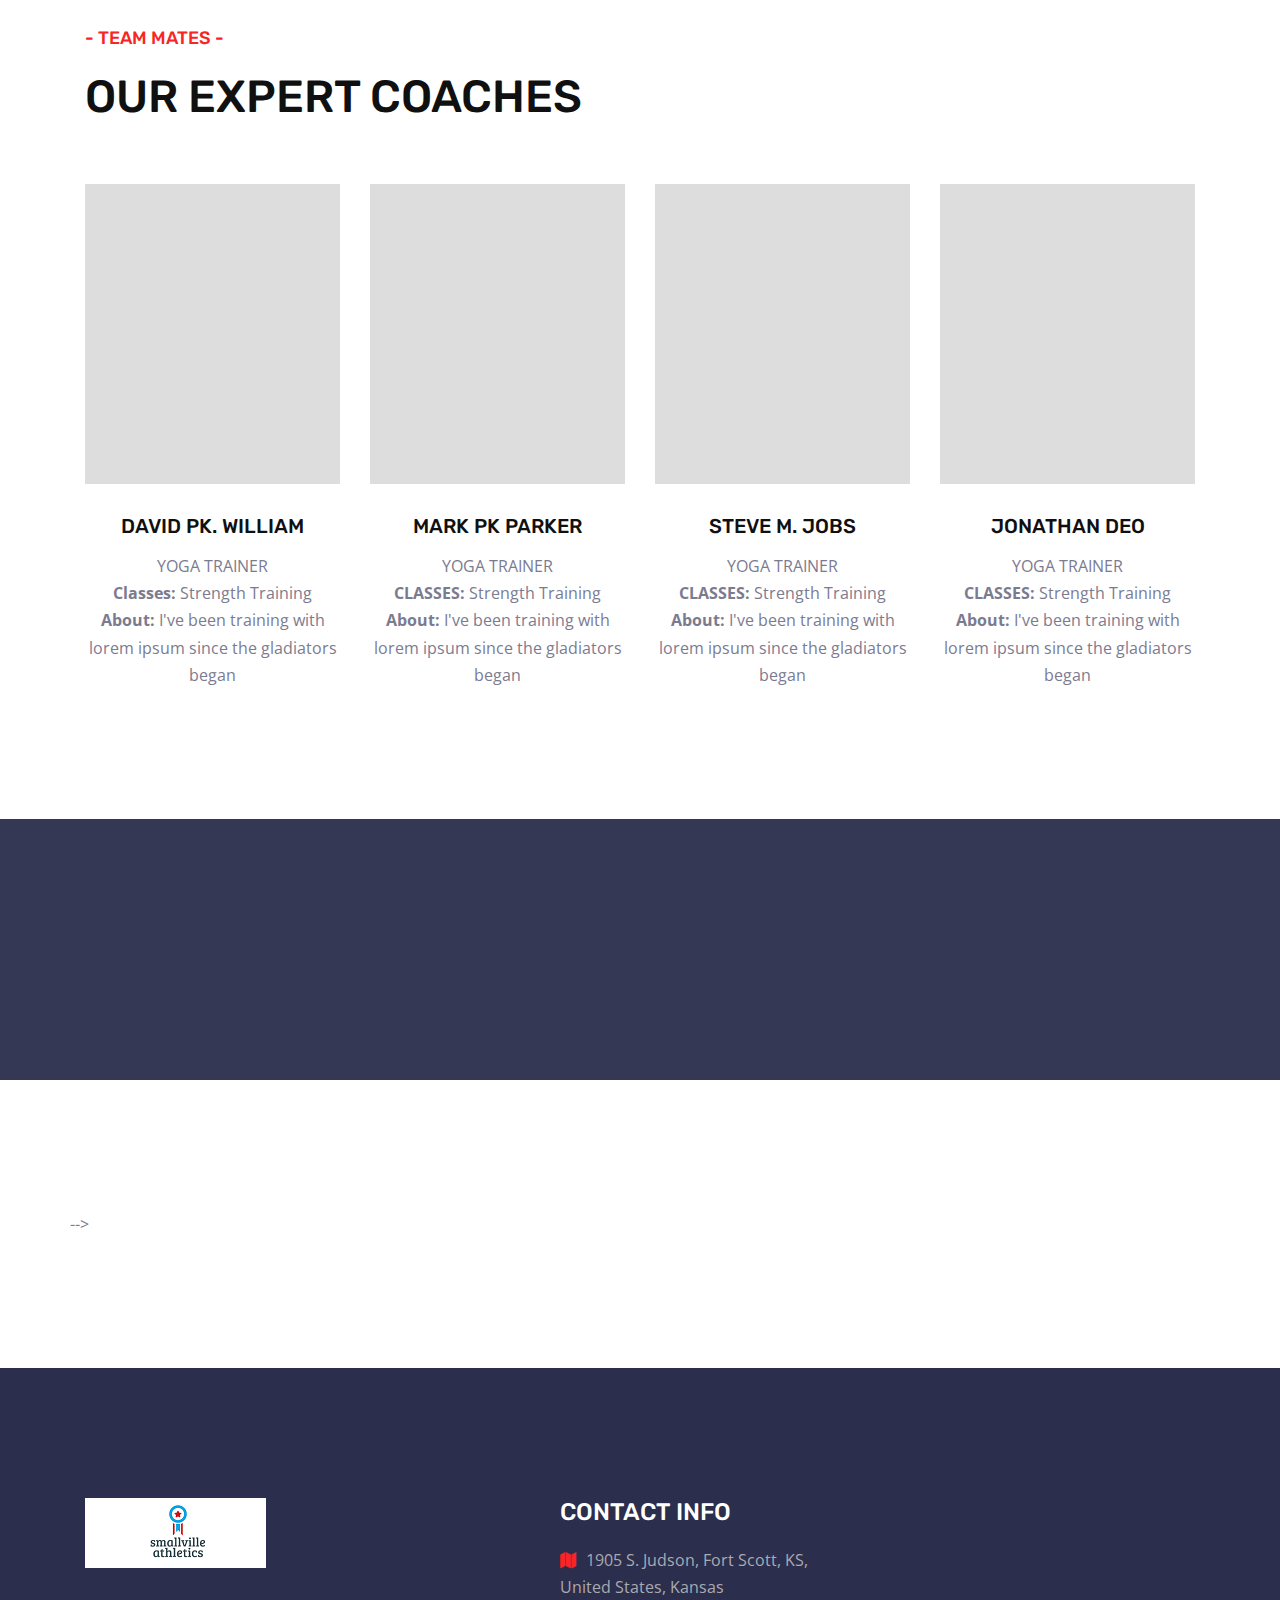
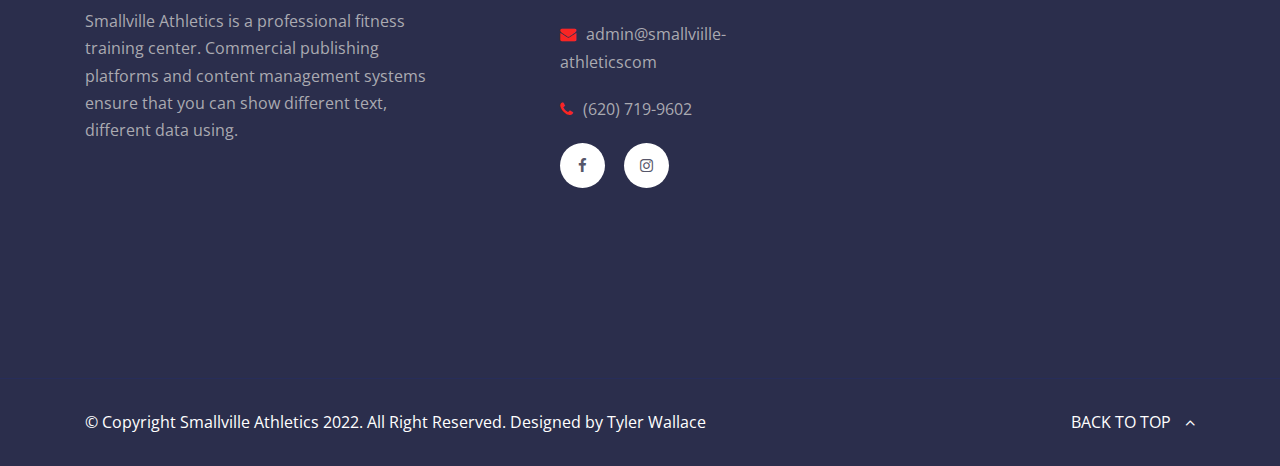
==== commit eaec1ab8: "fixing wording, added scroll" ====
--- a/index.html
+++ b/index.html
@@ -58,11 +58,11 @@
                 id="mainnavbar"
                 style="float: right"
               >
-                <li><a href="index.html">Home</a></li>
-                <li><a href="about-us.html">About</a></li>
-
-                <li class="nav-item"><a href="class.html">Classes</a></li>
-                <li class="nav-item"><a href="trainers.html">Coaches</a></li>
+                <li><a href="#home">Home</a></li>
+                <li><a href="#about">About</a></li>
+
+                <li class="nav-item="><a href="#class">Classes</a></li>
+                <li class="nav-item"><a href="#coaches">Coaches</a></li>
               </ul>
             </div>
           </div>
@@ -70,13 +70,13 @@
       </div>
     </header>
     <!-- navigation area end -->
-
+    <div id="home"></div>
     <!-- Hero area start -->
     <section
       class="hero-area position-relative h-10 d-flex align-items-center"
       data-background="assets/img/hero-bg.jpg"
     >
-      <div id="home" class="container">
+      <div class="container">
         <div class="row">
           <div class="col-lg-6">
             <div class="hero-ara-innar-content">
@@ -209,8 +209,9 @@
     </section> -->
     <!-- Featured services area end -->
     <!-- About Us area Start -->
-    <section class="about-us-area position-relative pt-130 pb-130 gray-bg">
+    <section  class="about-us-area position-relative pt-130 pb-130 gray-bg">
       <div
+      id="about"
         class="about-shape"
         data-background="assets/img/about/about-vector.png"
       ></div>
@@ -256,6 +257,7 @@
     </section>
     <!-- About Us area end -->
     <!-- Our cource area start -->
+    <div id="class"></div>
     <section class="our-cource-area position-relative pt-130 pb-100">
       <div class="container">
         <div class="row">
@@ -282,7 +284,7 @@
                 </div>
               </div>
               <div class="single-classes-inner-content">
-                <h3 class="text-uppercase mb-30">Strength Class</h3>
+                <h3 class="text-uppercase mb-30">Strength</h3>
                 <p>
                   60 minute class focused on finding a balance
                   between Strength & Conditioning for general overall fitness.
@@ -305,7 +307,7 @@
                 </div>
               </div>
               <div class="single-classes-inner-content">
-                <h3 class="text-uppercase mb-30">Engine Class</h3>
+                <h3 class="text-uppercase mb-30">Engine</h3>
                 <p>
                   45 minute hybrid class focused on Muscle Endurance & Strength
                   in a HIIT format. Engine will give you the ultimate
@@ -329,7 +331,7 @@
                 </div>
               </div>
               <div class="single-classes-inner-content">
-                <h3 class="text-uppercase mb-30">Sweat Class</h3>
+                <h3 class="text-uppercase mb-30">Sweat</h3>
                 <p>
                   45 minute class with an emphasis on Mobility & General
                   Fitness. No matter your age or fitness level this class can be
@@ -381,12 +383,12 @@
               </div>
               <div class="single-classes-inner-content">
                 <h3 class="text-uppercase mb-30">
-                  Smallville J.V <br />(Teens & Preteens)
+                  J.V. <br />(Teens & Preteens)
                 </h3>
                 <p>
-                  60 Minute class broken down by age groups and fitness level -
-                  designed to provide balance, core, functional training, speed,
-                  agility, and so much more in a fun atmosphere.
+                  60 Minute class broken down into groups by age and fitness level. By focusing on Balance, Coordination, Speed, Agility & Core Strength.
+                  Our J.V. class is designed to teach functional training in a fun atmosphere that transfers over seemlessly to their sports!
+                  
                 </p>
               </div>
             </div>
@@ -429,8 +431,9 @@
         <div class="row">
           <div class="col-lg-12 text-center mb-60">
             <div class="section-title">
-              <h4 class="text-uppercase mb-20">- Our class time -</h4>
-              <h1 class="text-uppercase">Our class schedule</h1>
+              <h1 class="text-uppercase">Weekly Class Schedule</h1>
+              <h4 class="text-uppercase mb-20"> (Times subject to change for Holidays or special events)</h4>
+              
             </div>
           </div>
         </div>
@@ -447,7 +450,7 @@
                     role="tab"
                     aria-controls="strength"
                     aria-selected="true"
-                    >Strength Class<br />60 Min</a
+                    >Strength<br />60 Min</a
                   >
                 </li>
                 <!-- <li class="nav-item">
@@ -462,7 +465,7 @@
                     role="tab"
                     aria-controls="engine"
                     aria-selected="false"
-                    >Engine Class<br />45 Min</a
+                    >Engine<br />45 Min</a
                   >
                 </li>
                 <li class="nav-item">
@@ -474,7 +477,7 @@
                     role="tab"
                     aria-controls="sweat"
                     aria-selected="false"
-                    >Sweat Class<br />45 Min</a
+                    >Sweat<br />45 Min</a
                   >
                 </li>
                 <li class="nav-item">
@@ -498,7 +501,7 @@
                     role="tab"
                     aria-controls="meditation"
                     aria-selected="false"
-                    >Kids<br />60 min</a
+                    >J.V.<br />60 min</a
                   >
                 </li>
                 <!-- <li class="nav-item">
@@ -648,9 +651,9 @@
                           </td>
                           <!-- sat3 -->
                           <td class="blank">
-                            <span class="span1"> </span>
-                            <span class="span2"><br />9:00 am - 11:00 am</span>
-                            <span class="span3">OPEN GYM</span>
+                            <span class="span1">OPEN GYM</span>
+                            <span class="span2">9:00 am - 11:00 am</span>
+                            <span class="span3">(Subject to change)</span>
 
                             <!-- sun3 -->
 
@@ -799,9 +802,9 @@
                           </td>
 
                           <td class="blank">
-                            <span class="span1"> </span>
-                            <span class="span2"><br />9:00 am - 11:00 am</span>
-                            <span class="span3">OPEN GYM</span>
+                            <span class="span1">OPEN GYM</span>
+                            <span class="span2">9:00 am - 11:00 am</span>
+                            <span class="span3">(Subject to change)</span>
                           </td>
                         </tr>
                         <!-- <tr>
@@ -1014,9 +1017,9 @@
                           </td>
 
                           <td class="blank">
-                            <span class="span1"> </span>
-                            <span class="span2"><br />9:00 am - 11:00 am</span>
-                            <span class="span3">OPEN GYM</span>
+                            <span class="span1">OPEN GYM</span>
+                            <span class="span2">9:00 am - 11:00 am</span>
+                            <span class="span3">(Subject to change)</span>
                             <!-- <td>
                             <span class="span1"></span>
                             <span class="span2"></span>
@@ -1236,9 +1239,9 @@
                           </td>
 
                           <td class="blank">
-                            <span class="span1"> </span>
-                            <span class="span2"><br />9:00 am - 11:00 am</span>
-                            <span class="span3">OPEN GYM</span>
+                            <span class="span1">OPEN GYM</span>
+                            <span class="span2">9:00 am - 11:00 am</span>
+                            <span class="span3">(Subject to change)</span>
                           </td>
                           <!-- <td>
                             <span class="span1"></span>
@@ -1491,9 +1494,9 @@
                           </td>
 
                           <td class="blank">
-                            <span class="span1"> </span>
-                            <span class="span2"><br />9:00 am - 11:00 am</span>
-                            <span class="span3">OPEN GYM</span>
+                            <span class="span1">OPEN GYM</span>
+                            <span class="span2">9:00 am - 11:00 am</span>
+                            <span class="span3">(Subject to change)</span>
                           </td>
                         </tr>
                       </tbody>
@@ -1548,9 +1551,11 @@
     </section>
     <!-- Why Join us area End -->
     <!-- Team Expert area start -->
+    
     <section
       class="team-expert home-page-team-expert position-relative pt-130 pb-100"
     >
+    <div id ="coaches"></div>
       <div class="container">
         <div class="row d-flex justify-content-center">
           <div class="col-lg-7 col-md-7 col-sm-6 mb-60">
@@ -2230,5 +2235,14 @@
     <!-- custom js -->
     <script src="assets/js/main.js"></script>
     <script src="https://maps.googleapis.com/maps/api/js?key=AIzaSyB1bNgHpQKnEmVoAbXKjy_bRTAlQThUCjw"></script>
+    <script>document.querySelectorAll('a[href^="#"]').forEach(anchor => {
+      anchor.addEventListener('click', function (e) {
+          e.preventDefault();
+  
+          document.querySelector(this.getAttribute('href')).scrollIntoView({
+              behavior: 'smooth'
+          });
+      });
+  });</script>
   </body>
 </html>
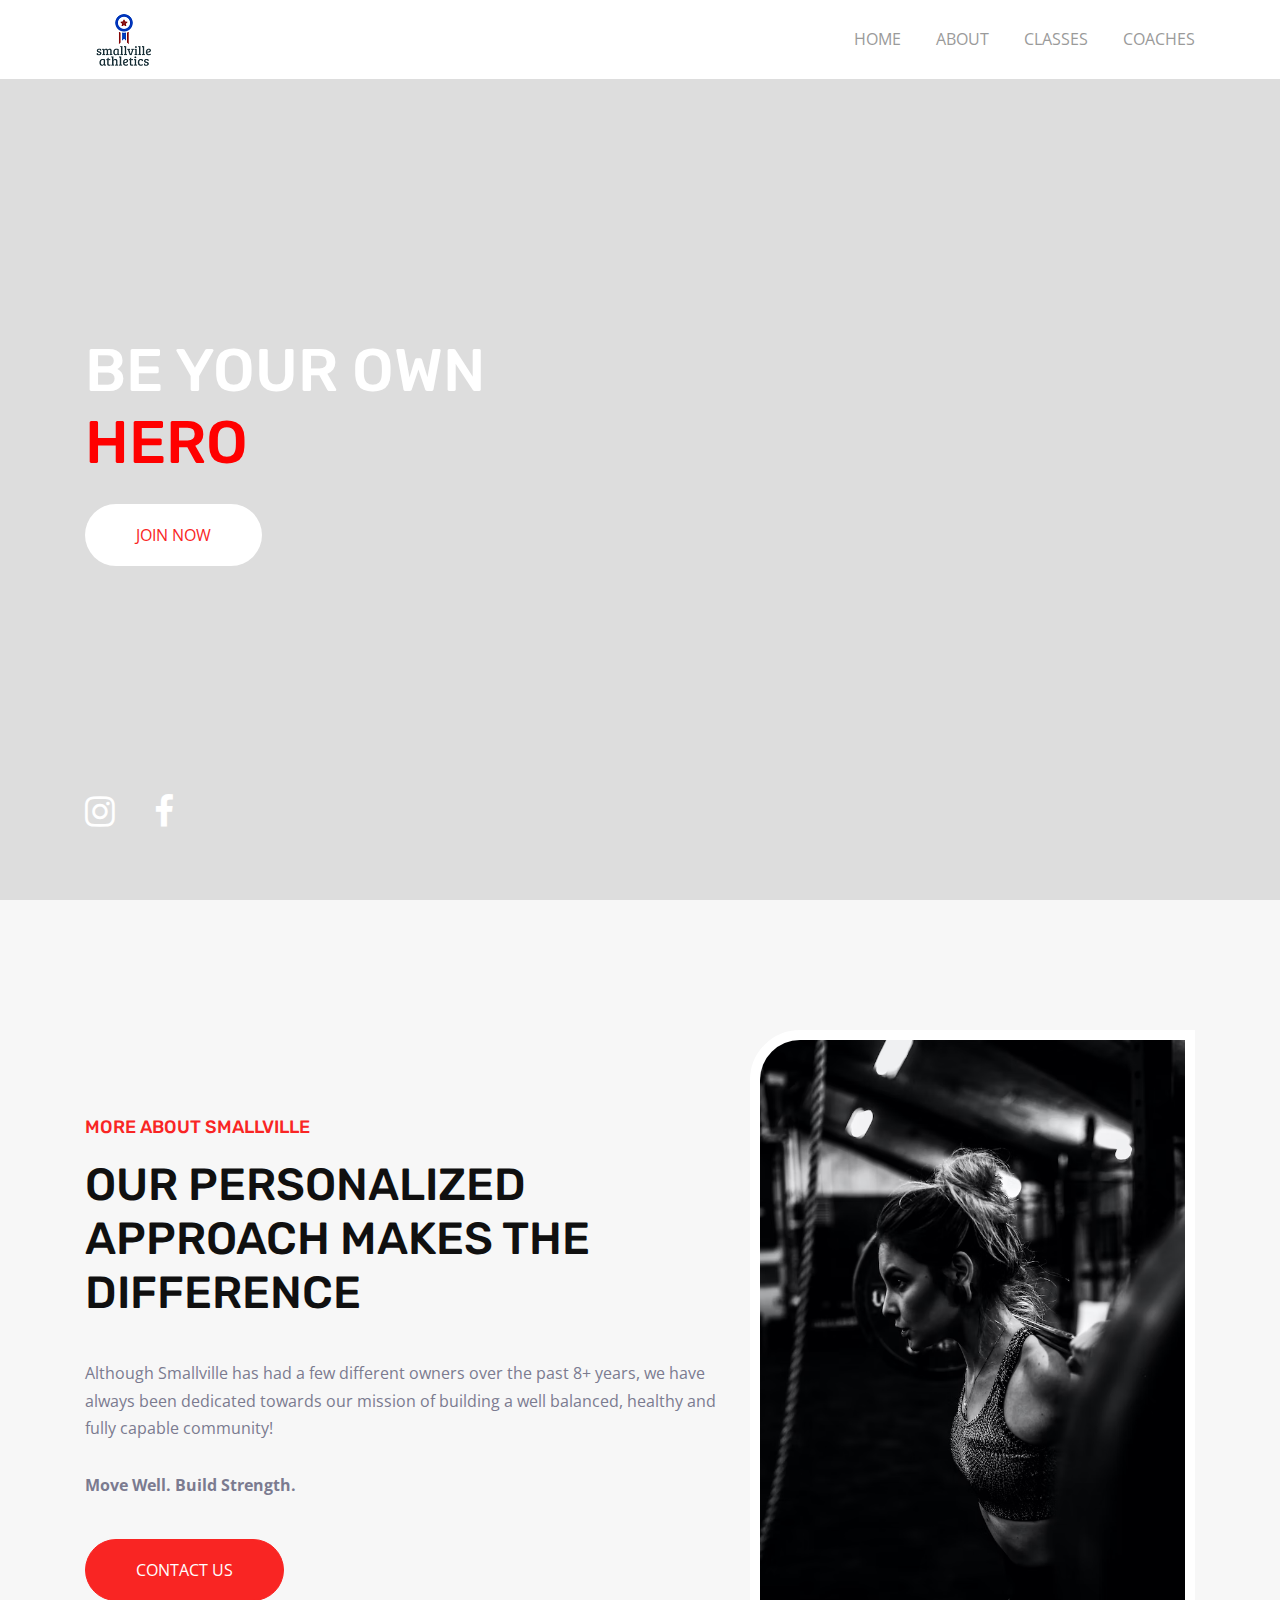
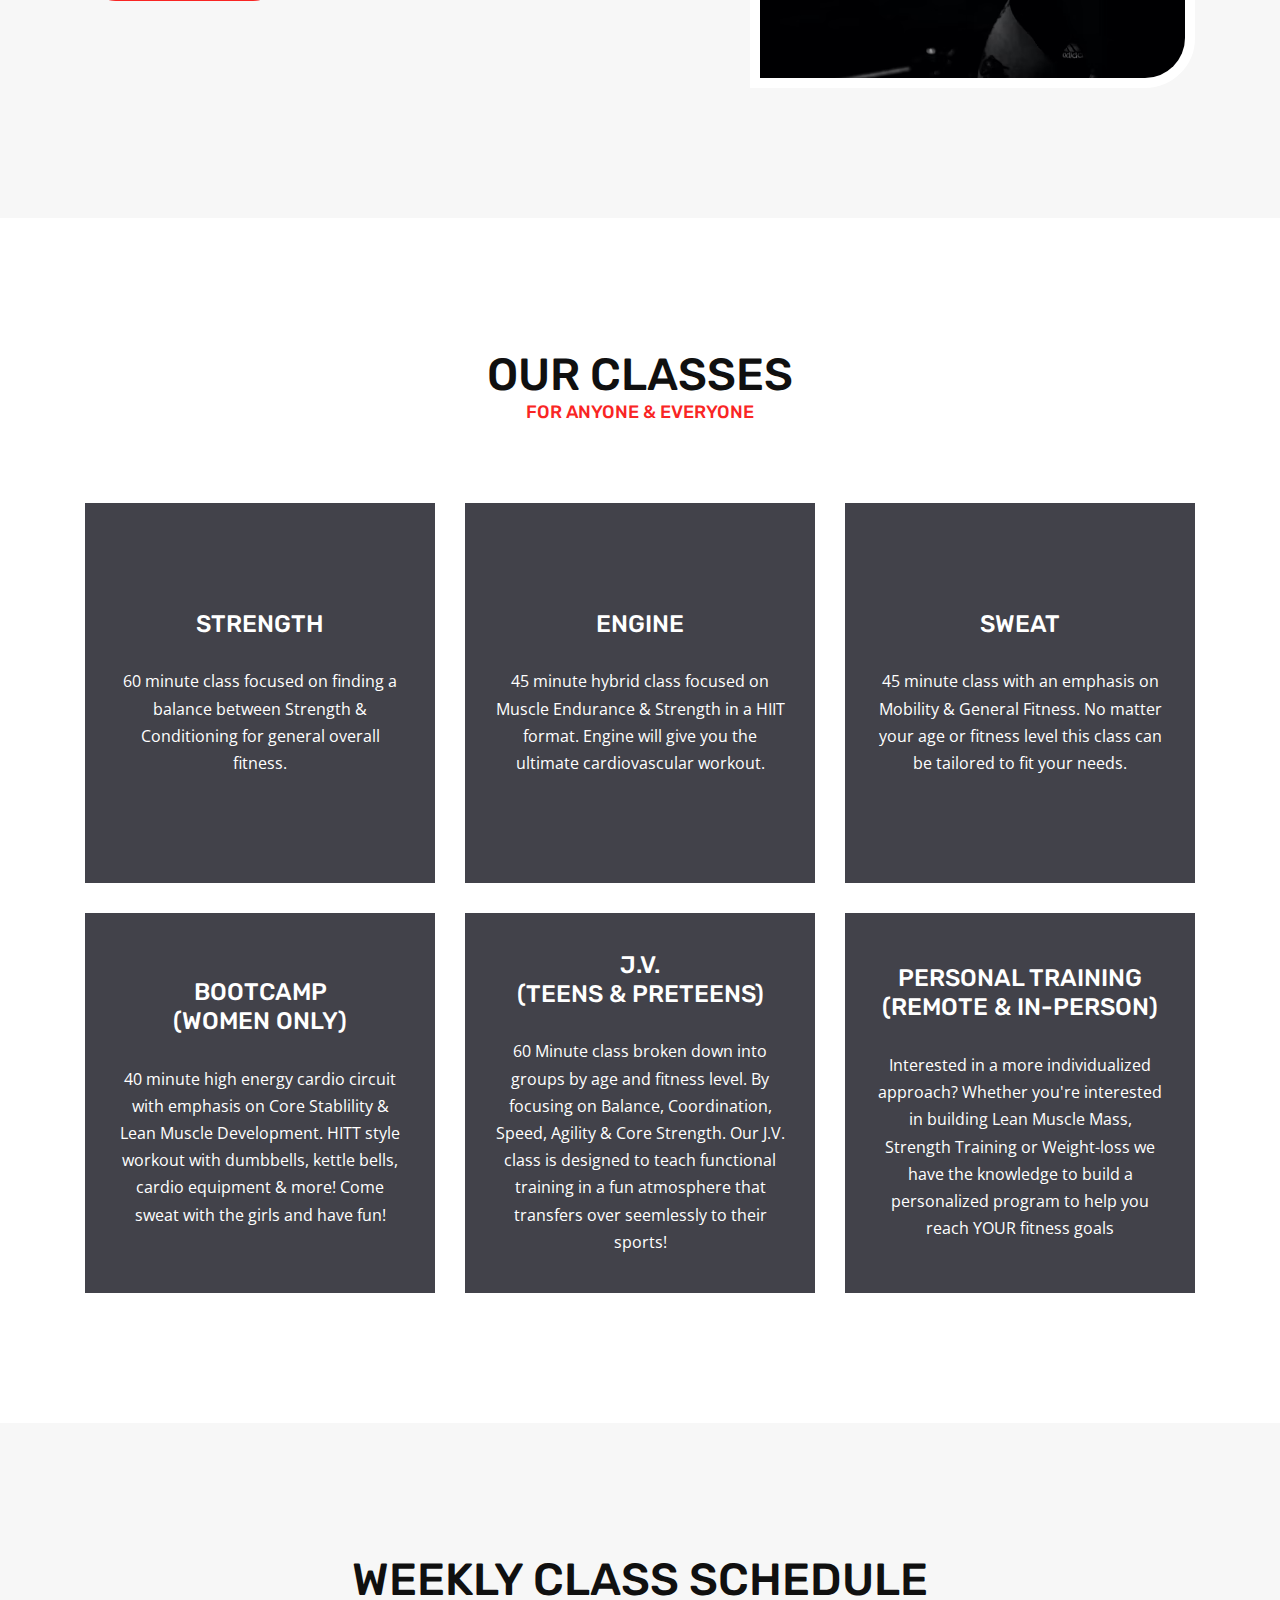
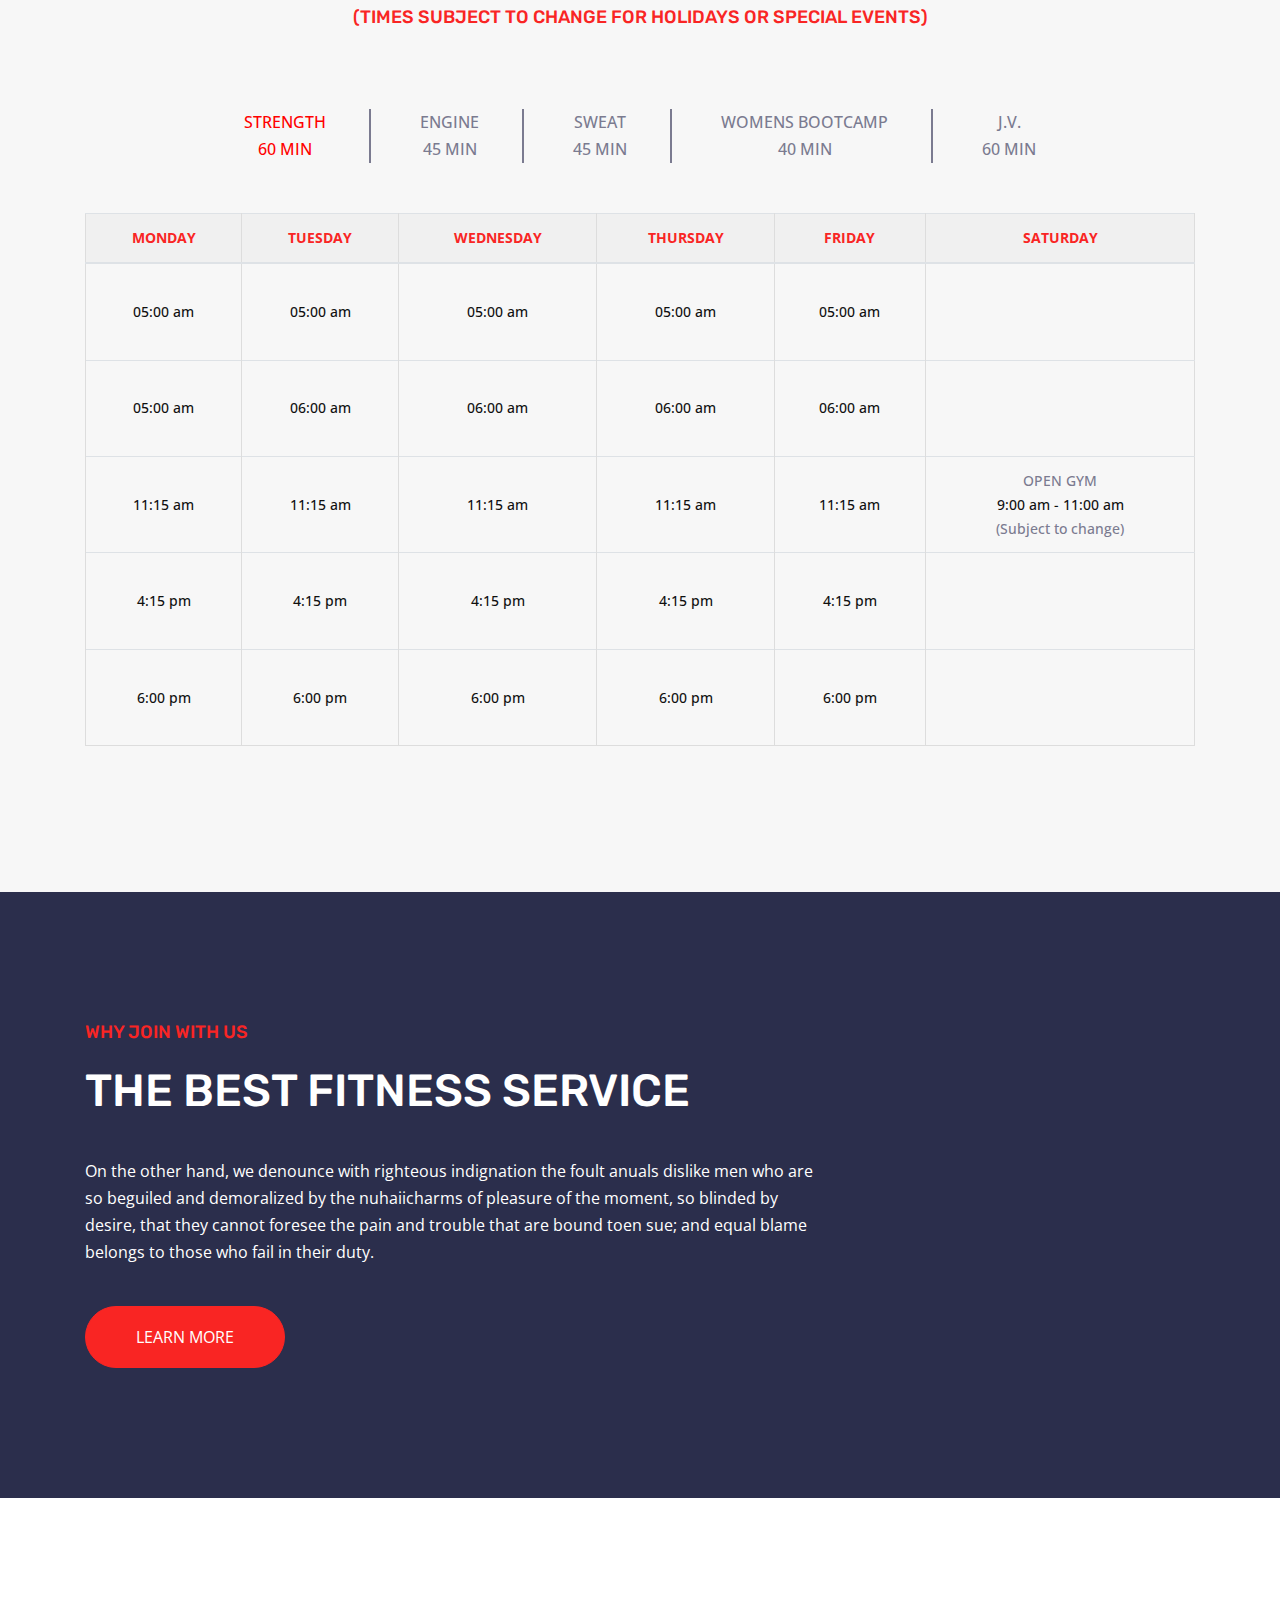
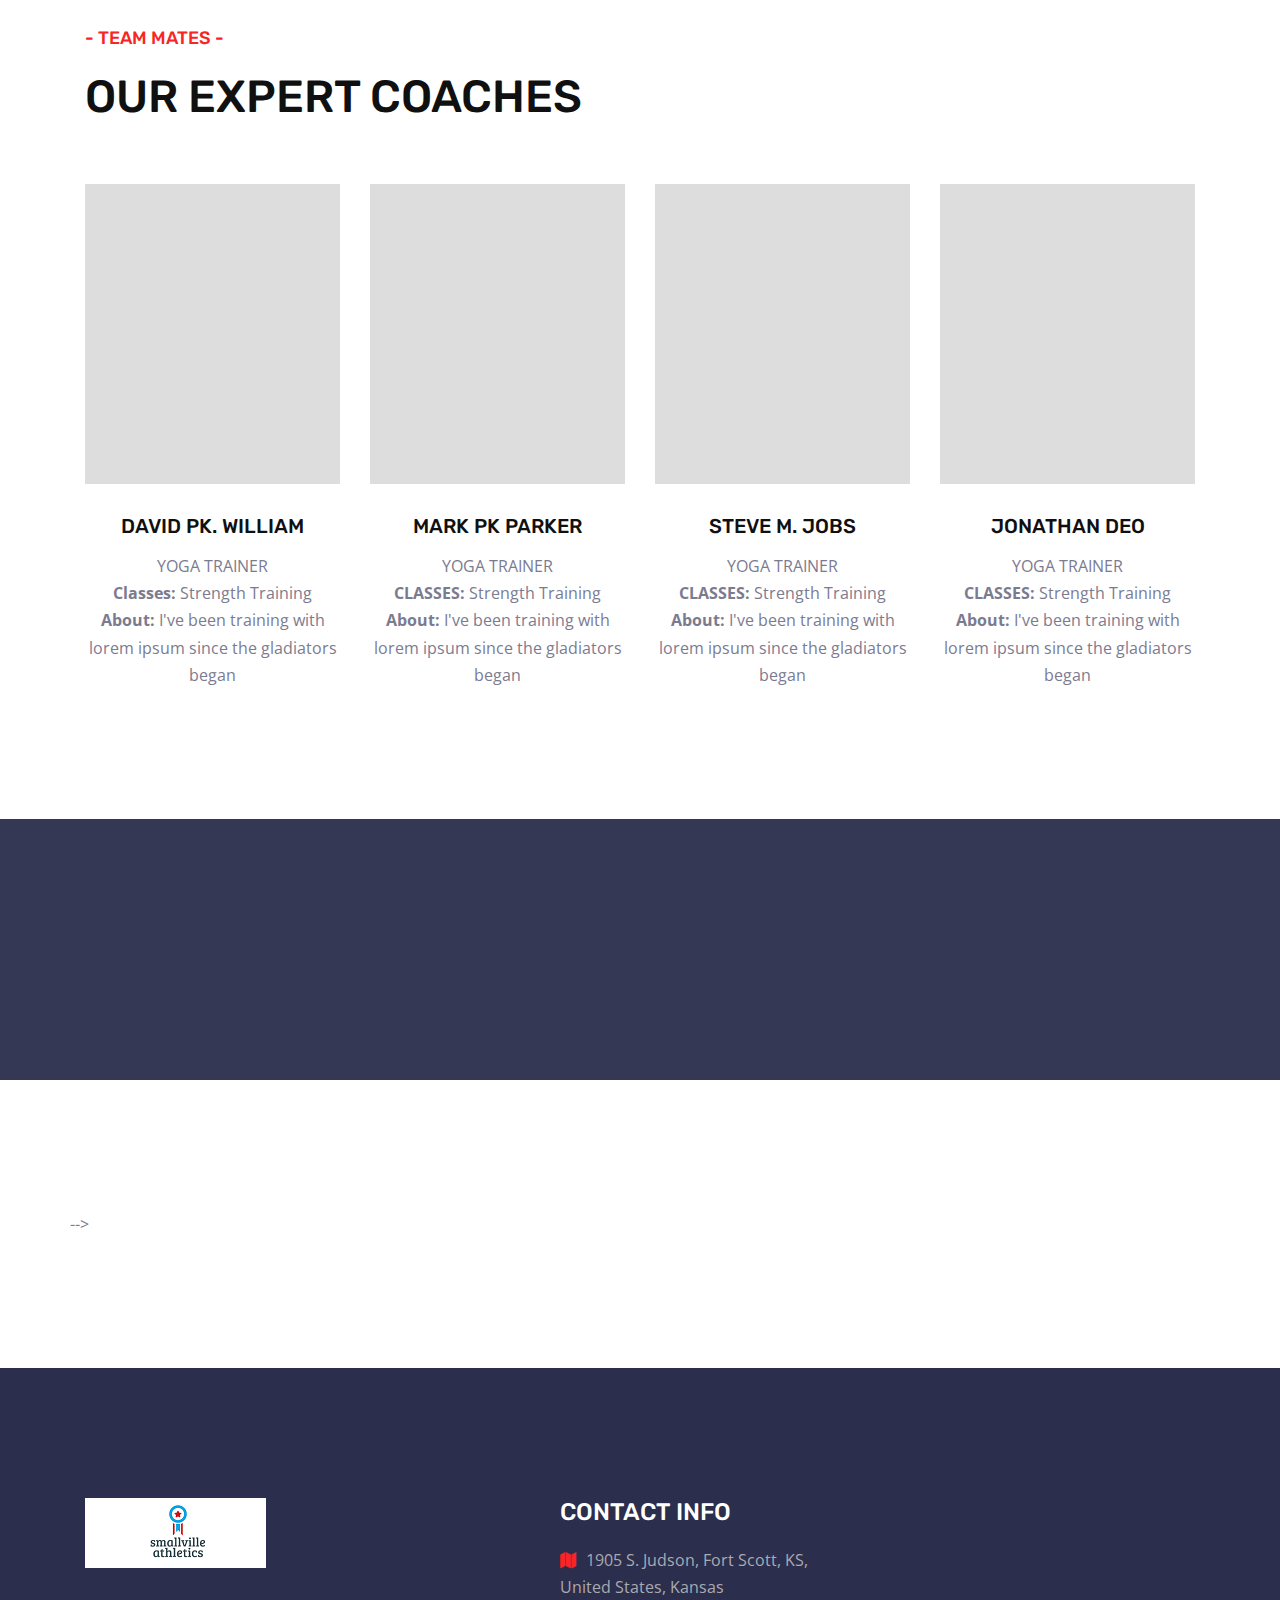
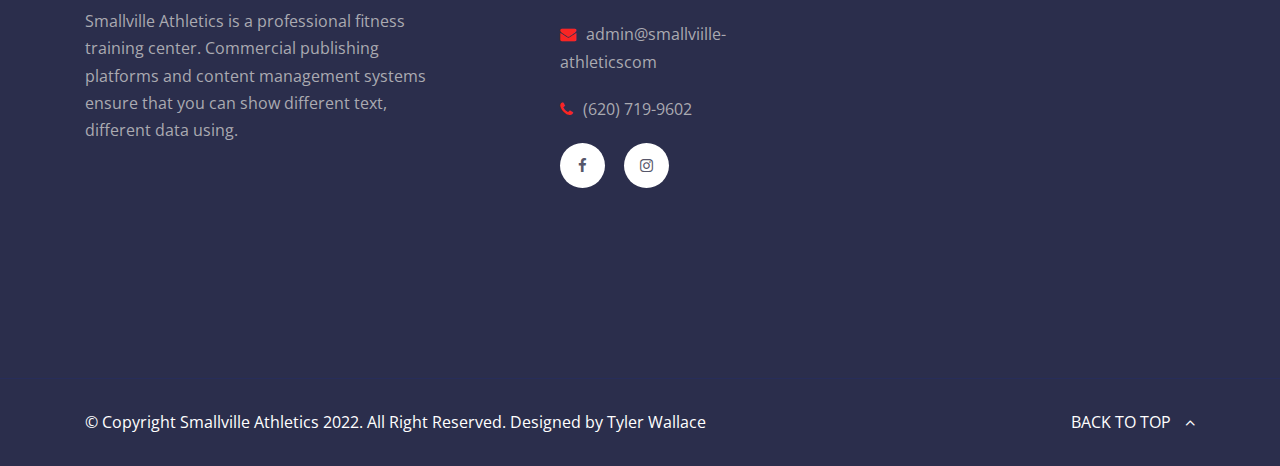
==== commit 442a92fc: "changed classes title" ====
--- a/index.html
+++ b/index.html
@@ -263,8 +263,9 @@
         <div class="row">
           <div class="col-lg-12 text-center mb-60">
             <div class="section-title">
-              <h4 class="text-uppercase mb-20">our Classes</h4>
-              <h1 class="text-uppercase">For anyone and everyone</h1>
+              <h1 class="text-uppercase">Our Classes</h1>
+              <h4 class="text-uppercase mb-20">For Anyone & Everyone</h4>
+              
             </div>
           </div>
         </div>
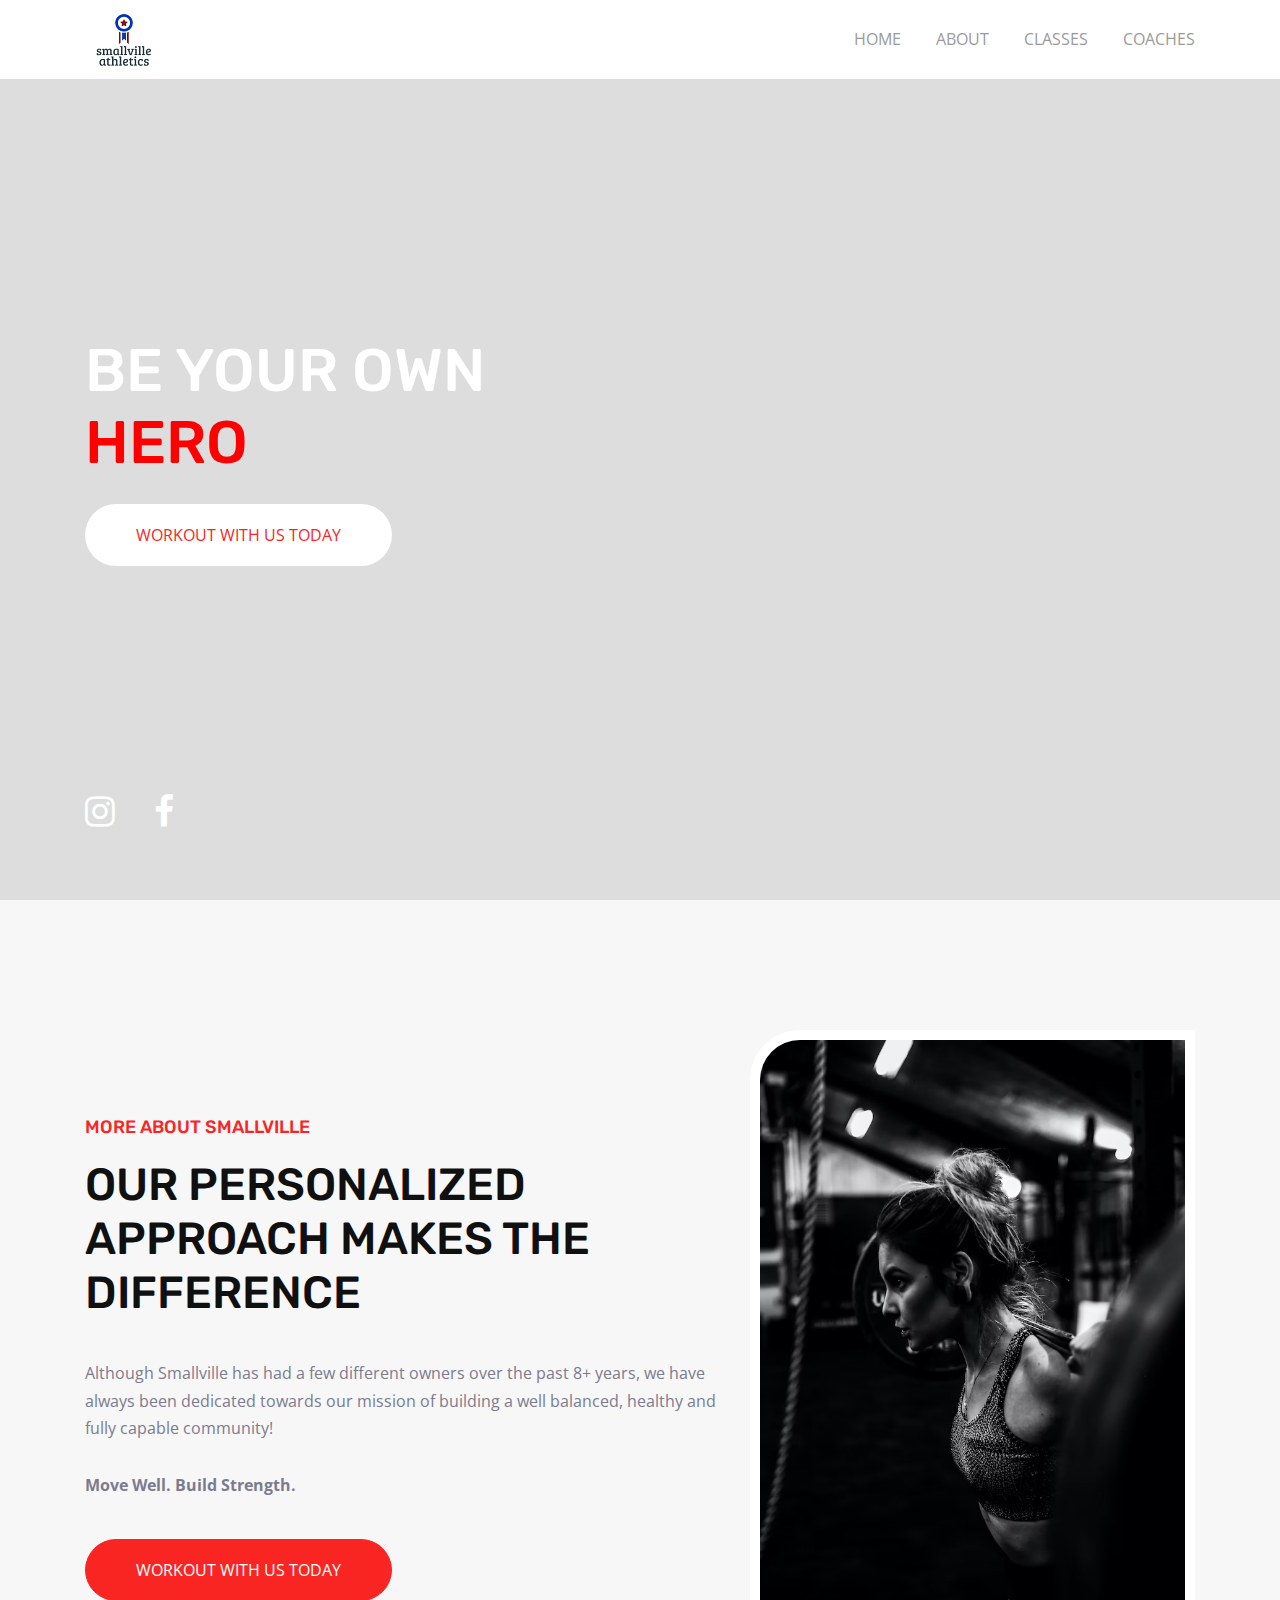
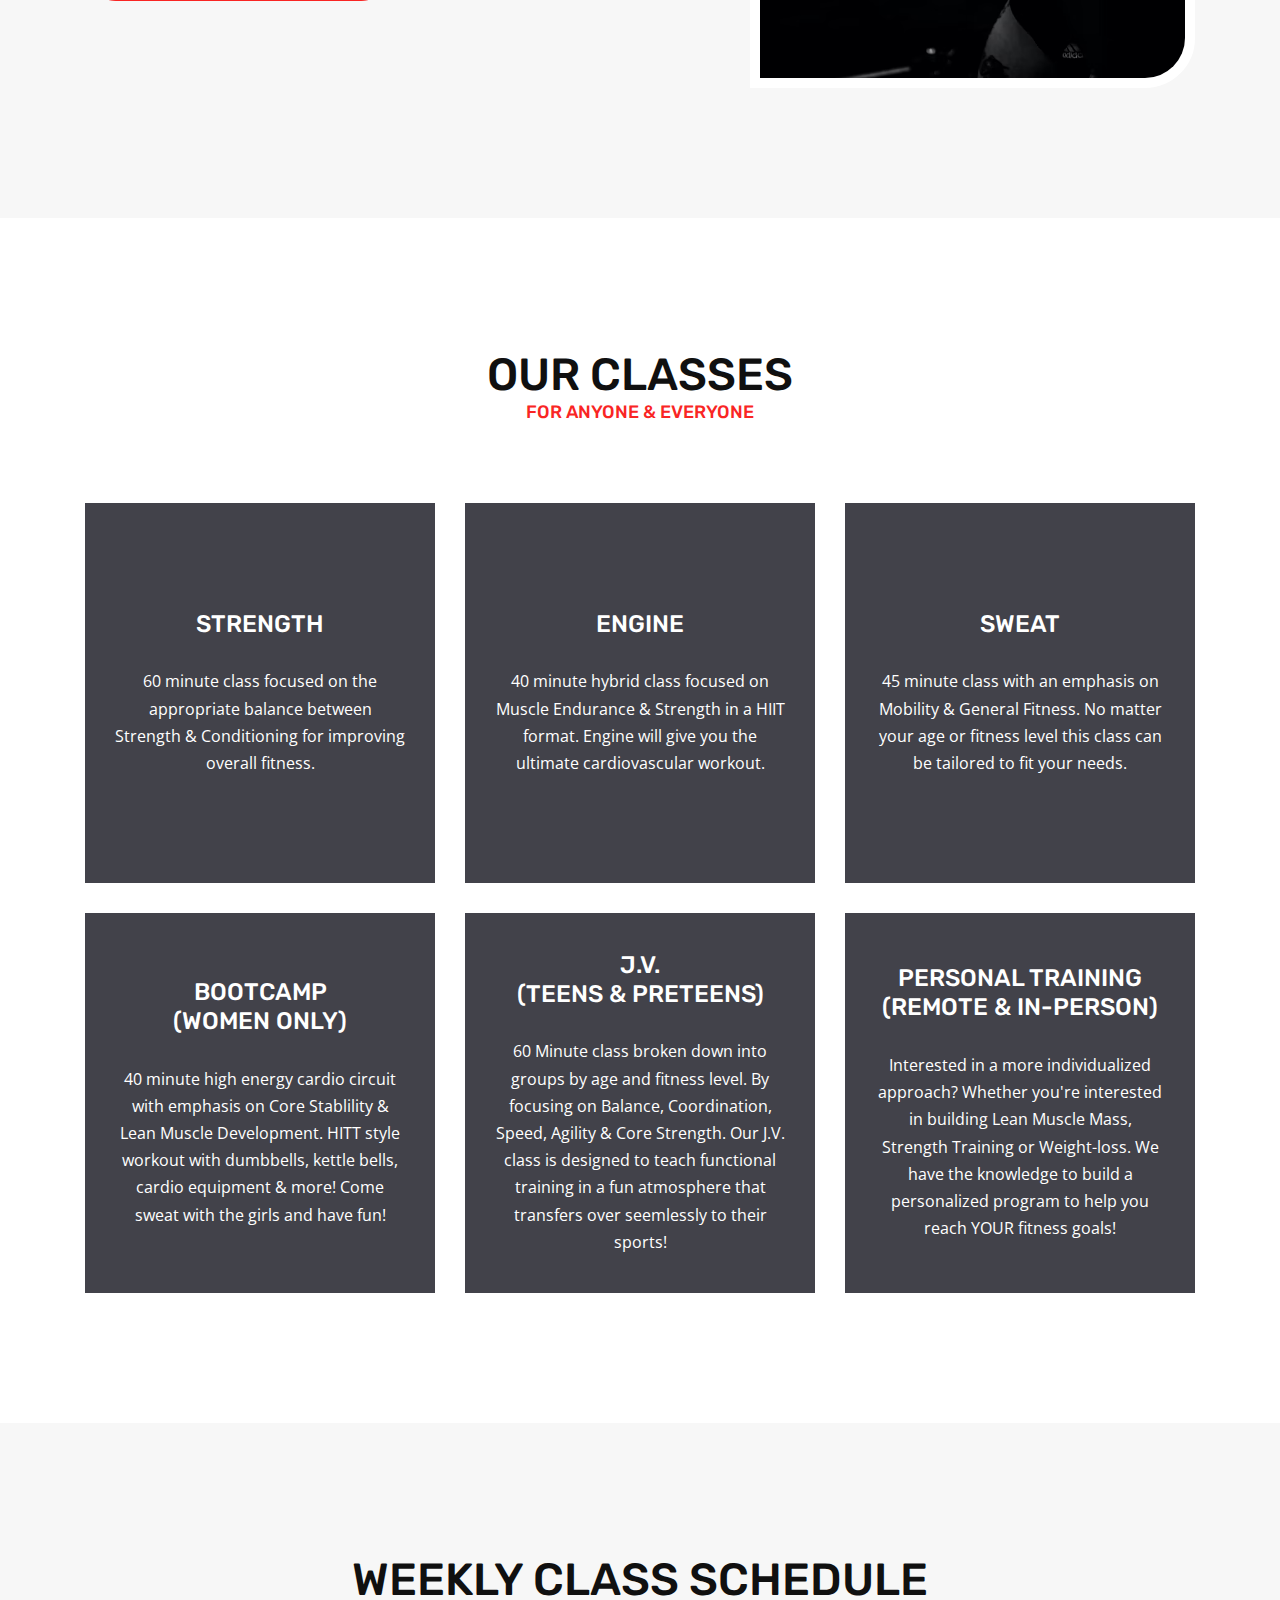
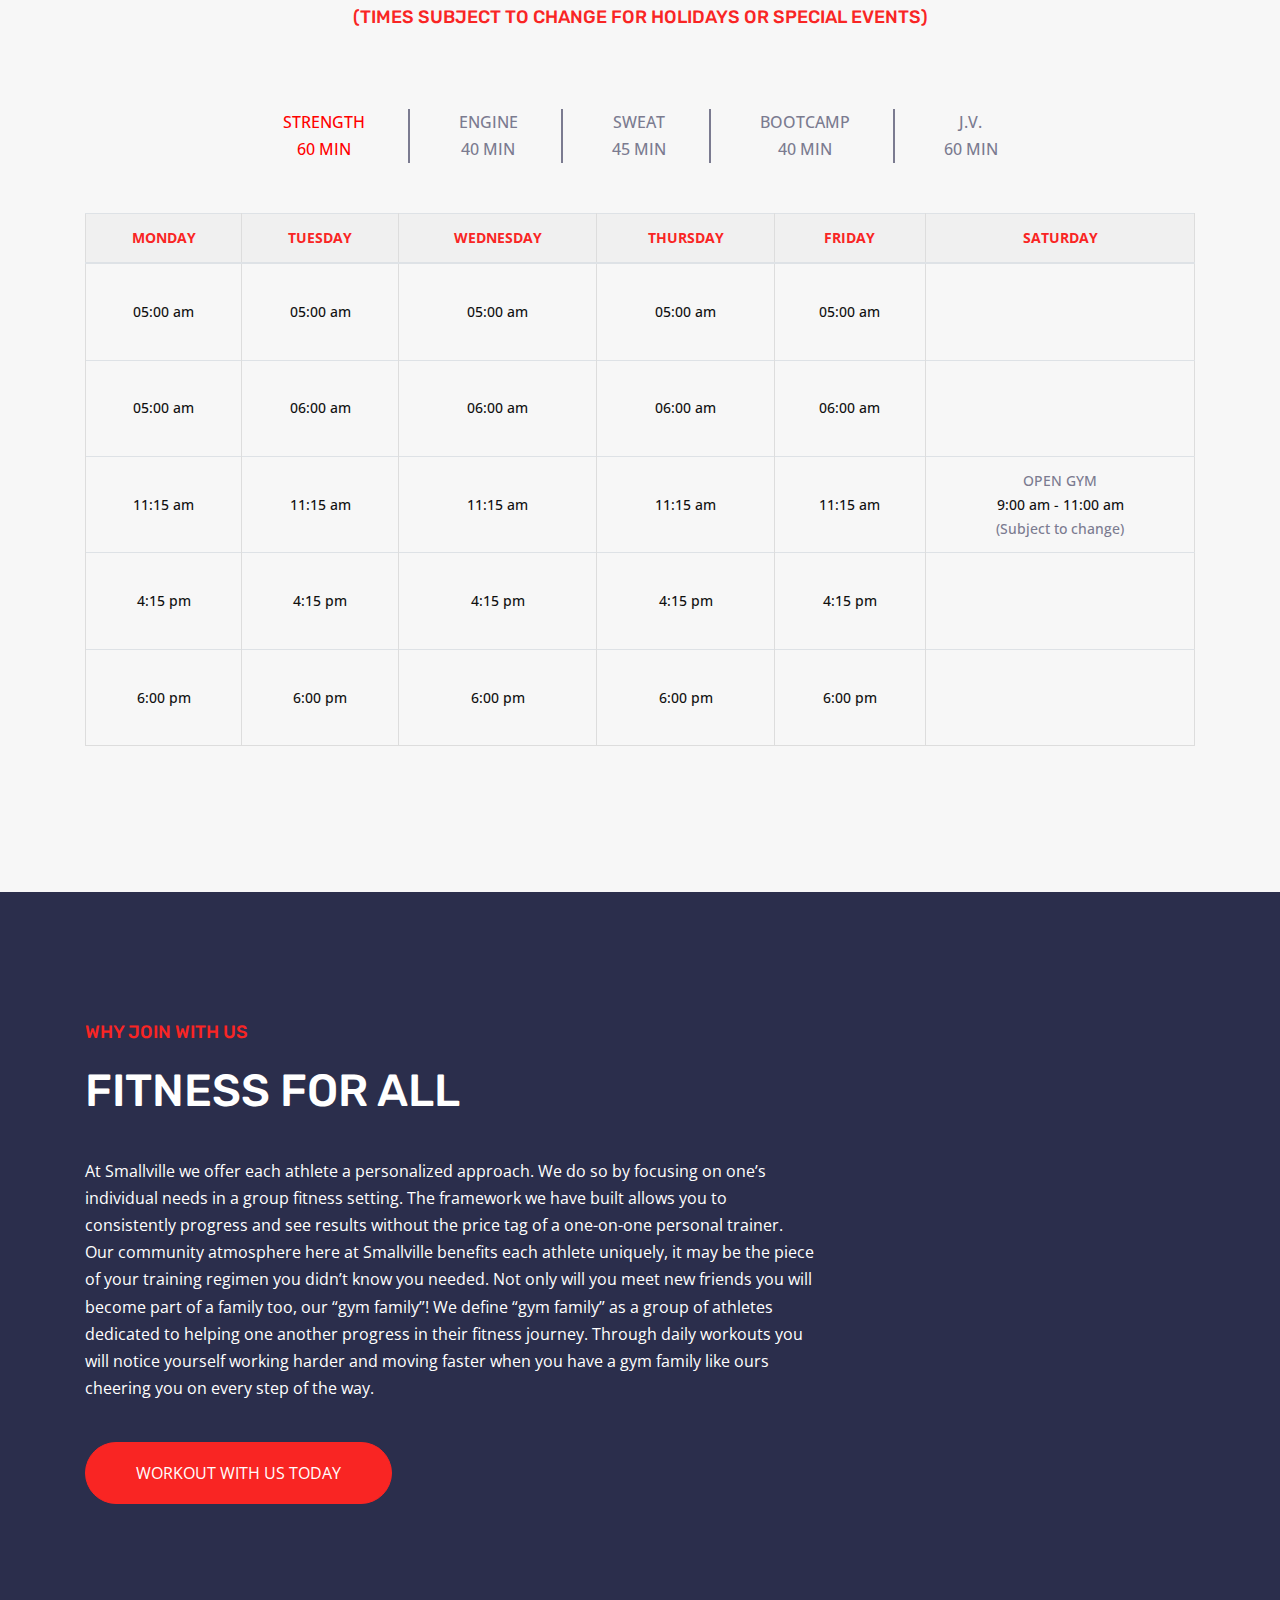
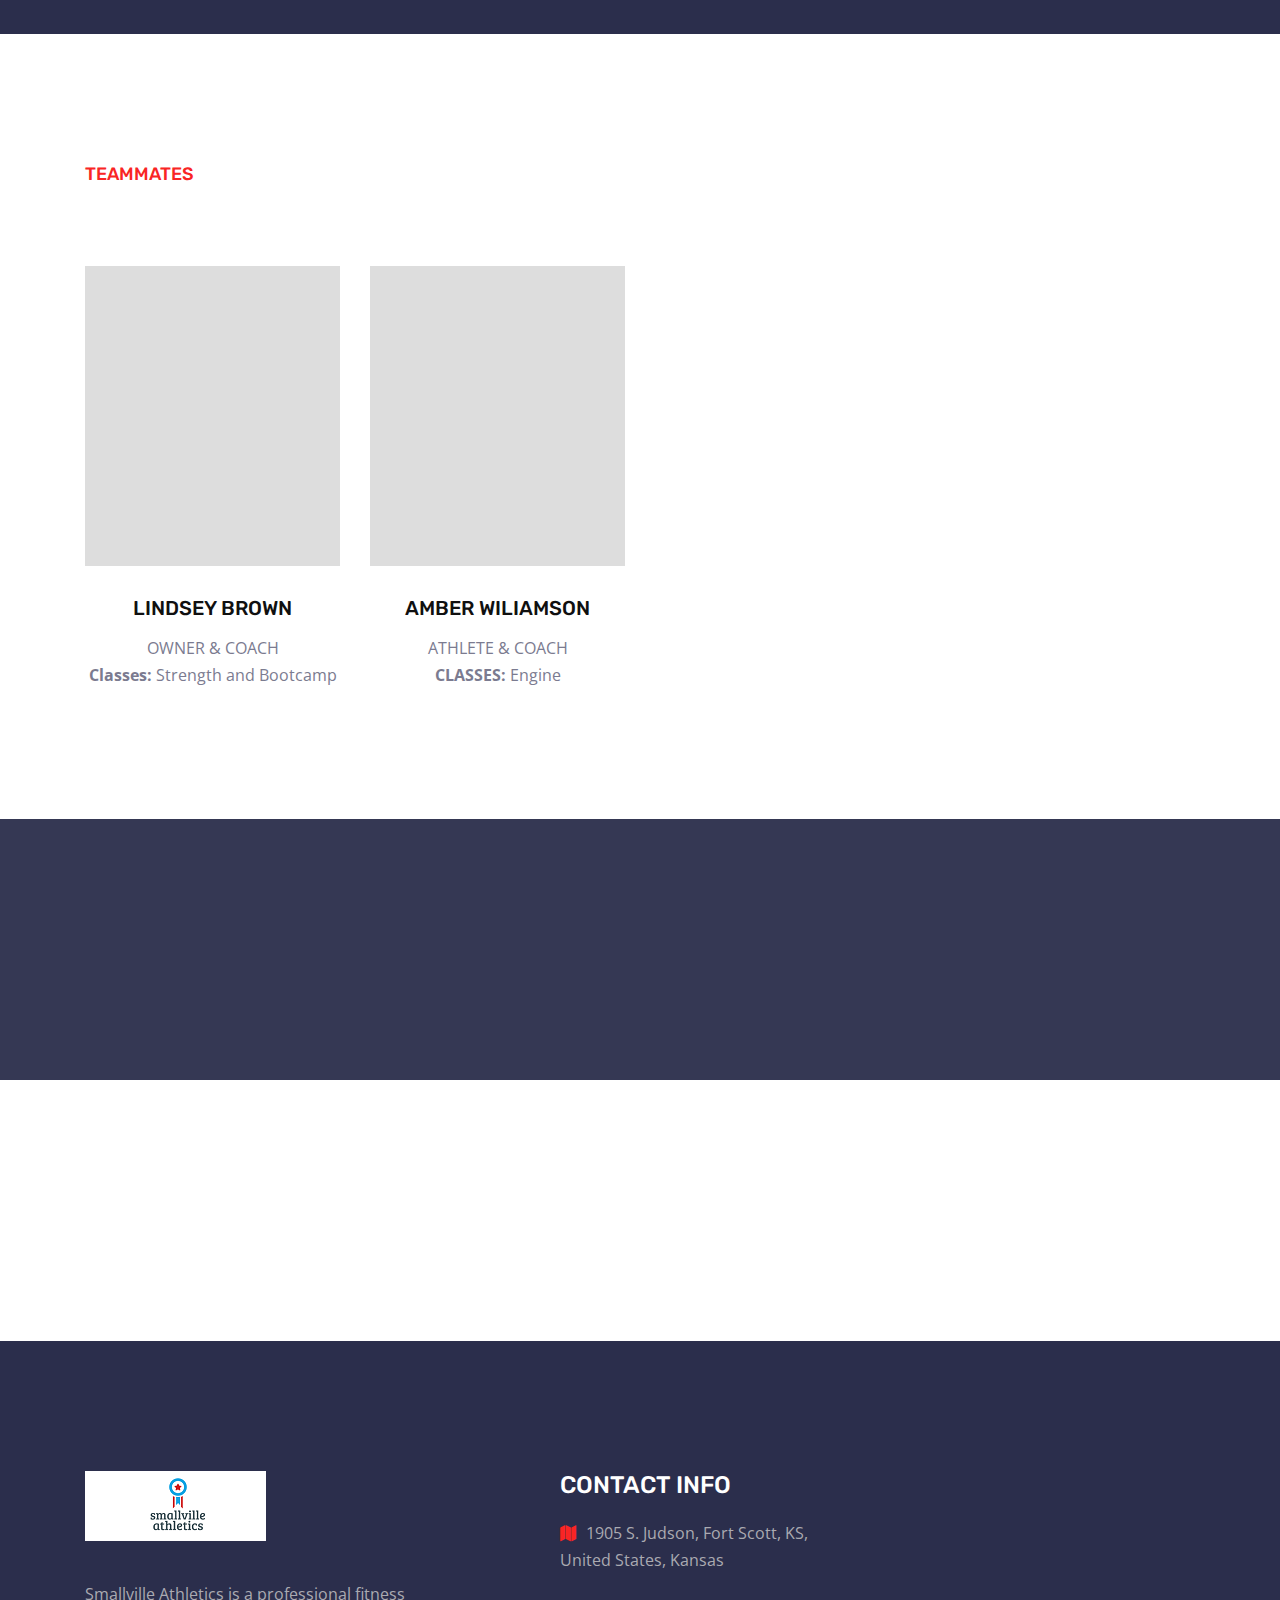
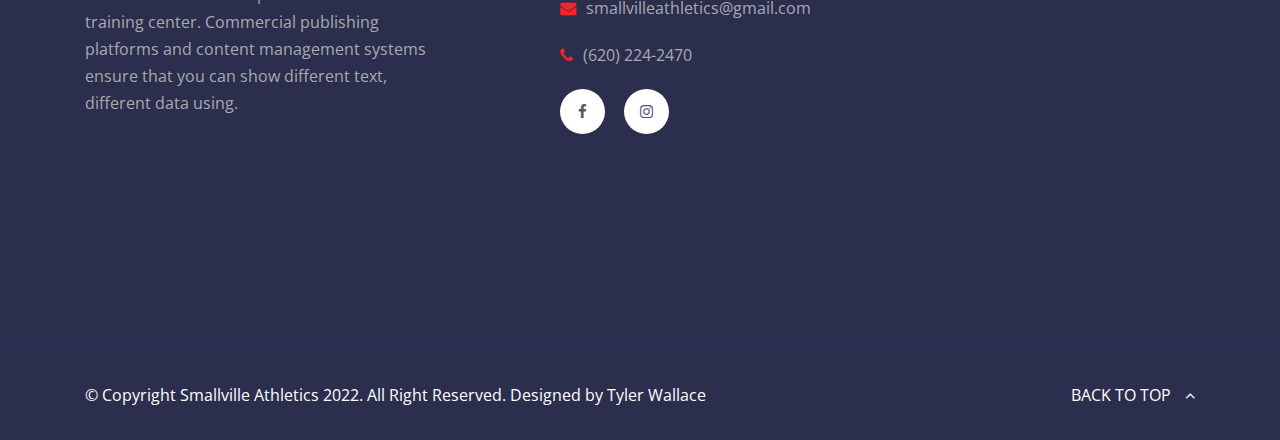
==== commit 3d2f83c7: "changes from google doc" ====
--- a/index.html
+++ b/index.html
@@ -84,7 +84,7 @@
                 Be Your Own <span class="red" style="color: red">HERO</span>
               </h1>
               <div class="site-btn">
-                <a href="#" class="primary-btn btn filled-btn">Join Now</a>
+                <a href="https://smallvilleathletics.wodify.com/OnlineSalesPortal/Sessions.aspx?LocationId=4006" class="primary-btn btn filled-btn">Workout With Us Today</a>
               </div>
             </div>
           </div>
@@ -234,9 +234,9 @@
                 <p class="mb-40"><strong>Move Well. Build Strength.</strong></p>
                 <div class="site-btn about-btn">
                   <a
-                    href="tel:123456789"
+                    href="https://smallvilleathletics.wodify.com/OnlineSalesPortal/Sessions.aspx?LocationId=4006"
                     class="primary-btn btn filled-btn text-uppercase"
-                    >contact us</a
+                    >Workout With Us Today</a
                   >
                 </div>
               </div>
@@ -279,7 +279,7 @@
                 class="single-class-item-overlay-content d-flex align-items-center"
               >
                 <div class="site-btn single-classe-btn">
-                  <a href="#" class="primary-btn btn filled-btn text-uppercase"
+                  <a href="#classes" class="primary-btn btn filled-btn text-uppercase"
                     ><i class="fa fa-arrow-right"></i
                   ></a>
                 </div>
@@ -287,8 +287,7 @@
               <div class="single-classes-inner-content">
                 <h3 class="text-uppercase mb-30">Strength</h3>
                 <p>
-                  60 minute class focused on finding a balance
-                  between Strength & Conditioning for general overall fitness.
+                  60 minute class focused on the appropriate balance between Strength & Conditioning for improving overall fitness.
                 </p>
               </div>
             </div>
@@ -302,7 +301,7 @@
                 class="single-class-item-overlay-content d-flex align-items-center"
               >
                 <div class="site-btn single-classe-btn">
-                  <a href="#" class="primary-btn btn filled-btn text-uppercase"
+                  <a href="#classes" class="primary-btn btn filled-btn text-uppercase"
                     ><i class="fa fa-arrow-right"></i
                   ></a>
                 </div>
@@ -310,7 +309,7 @@
               <div class="single-classes-inner-content">
                 <h3 class="text-uppercase mb-30">Engine</h3>
                 <p>
-                  45 minute hybrid class focused on Muscle Endurance & Strength
+                  40 minute hybrid class focused on Muscle Endurance & Strength
                   in a HIIT format. Engine will give you the ultimate
                   cardiovascular workout.
                 </p>
@@ -326,7 +325,7 @@
                 class="single-class-item-overlay-content d-flex align-items-center"
               >
                 <div class="site-btn single-classe-btn">
-                  <a href="#" class="primary-btn btn filled-btn text-uppercase"
+                  <a href="#classes" class="primary-btn btn filled-btn text-uppercase"
                     ><i class="fa fa-arrow-right"></i
                   ></a>
                 </div>
@@ -350,7 +349,7 @@
                 class="single-class-item-overlay-content d-flex align-items-center"
               >
                 <div class="site-btn single-classe-btn">
-                  <a href="#" class="primary-btn btn filled-btn text-uppercase"
+                  <a href="#classes" class="primary-btn btn filled-btn text-uppercase"
                     ><i class="fa fa-arrow-right"></i
                   ></a>
                 </div>
@@ -377,7 +376,7 @@
                 class="single-class-item-overlay-content d-flex align-items-center"
               >
                 <div class="site-btn single-classe-btn">
-                  <a href="#" class="primary-btn btn filled-btn text-uppercase"
+                  <a href="#classes" class="primary-btn btn filled-btn text-uppercase"
                     ><i class="fa fa-arrow-right"></i
                   ></a>
                 </div>
@@ -403,7 +402,7 @@
                 class="single-class-item-overlay-content d-flex align-items-center"
               >
                 <div class="site-btn single-classe-btn">
-                  <a href="#" class="primary-btn btn filled-btn text-uppercase"
+                  <a href="#classes" class="primary-btn btn filled-btn text-uppercase"
                     ><i class="fa fa-arrow-right"></i
                   ></a>
                 </div>
@@ -413,10 +412,8 @@
                   Personal Training<br />(Remote & In-Person)
                 </h3>
                 <p>
-                  Interested in a more individualized approach? Whether you're
-                  interested in building Lean Muscle Mass, Strength Training or
-                  Weight-loss we have the knowledge to build a personalized
-                  program to help you reach YOUR fitness goals
+                 Interested in a more individualized approach? Whether you're interested in building Lean Muscle Mass, Strength Training or Weight-loss. We have the knowledge to build a personalized program to help you reach YOUR fitness goals!
+
                 </p>
               </div>
             </div>
@@ -432,7 +429,7 @@
         <div class="row">
           <div class="col-lg-12 text-center mb-60">
             <div class="section-title">
-              <h1 class="text-uppercase">Weekly Class Schedule</h1>
+              <h1 class="text-uppercase" id="classes">Weekly Class Schedule</h1>
               <h4 class="text-uppercase mb-20"> (Times subject to change for Holidays or special events)</h4>
               
             </div>
@@ -466,7 +463,7 @@
                     role="tab"
                     aria-controls="engine"
                     aria-selected="false"
-                    >Engine<br />45 Min</a
+                    >Engine<br />40 Min</a
                   >
                 </li>
                 <li class="nav-item">
@@ -490,7 +487,7 @@
                     role="tab"
                     aria-controls="contact"
                     aria-selected="false"
-                    >Womens BootCamp<br />40 Min</a
+                    >BootCamp<br />40 Min</a
                   >
                 </li>
                 <li class="nav-item">
@@ -1523,19 +1520,15 @@
             <div class="why-join-us-inner-content">
               <div class="section-title mb-40">
                 <h4 class="text-uppercase mb-20">why join with us</h4>
-                <h1 class="text-uppercase">THE BEST FITNESS SERVICE</h1>
+                <h1 class="text-uppercase">FITNESS FOR ALL</h1>
               </div>
               <p>
-                On the other hand, we denounce with righteous indignation the
-                foult anuals dislike men who are so beguiled and demoralized by
-                the nuhaiicharms of pleasure of the moment, so blinded by
-                desire, that they cannot foresee the pain and trouble that are
-                bound toen sue; and equal blame belongs to those who fail in
-                their duty.
+                At Smallville we offer each athlete a personalized approach. We do so by focusing on one’s individual needs in a group fitness setting. The framework we have built allows you to consistently progress and see results without the price tag of a one-on-one personal trainer. Our community atmosphere here at Smallville benefits each athlete uniquely, it may be the piece of your training regimen you didn’t know you needed. Not only will you meet new friends you will become part of a family too, our “gym family”! We define “gym family” as a group of athletes dedicated to helping one another progress in their fitness journey. Through daily workouts you will notice yourself working harder and moving faster when you have a gym family like ours cheering you on every step of the way.
+
               </p>
               <div class="site-btn about-btn why-btn">
-                <a href="#" class="primary-btn btn filled-btn text-uppercase"
-                  >Learn More</a
+                <a href="https://smallvilleathletics.wodify.com/OnlineSalesPortal/Sessions.aspx?LocationId=4006" class="primary-btn btn filled-btn text-uppercase"
+                  >workout With Us Today</a
                 >
               </div>
             </div>
@@ -1561,8 +1554,8 @@
         <div class="row d-flex justify-content-center">
           <div class="col-lg-7 col-md-7 col-sm-6 mb-60">
             <div class="section-title">
-              <h4 class="text-uppercase mb-20">- Team mates -</h4>
-              <h1 class="text-uppercase">Our Expert Coaches</h1>
+              <h4 class="text-uppercase mb-20">Teammates</h4>
+              <!-- <h1 class="text-uppercase">Our Expert Coaches</h1> -->
             </div>
           </div>
           <div class="col-lg-5 col-md-5 col-sm-6 text-right">
@@ -1587,17 +1580,17 @@
                 </div>
               </div>
               <div class="team-expert-meta text-center mt-30">
-                <h4 class="text-uppercase mb-15">DAVID PK. WILLIAM</h4>
-                <p class="text-uppercase">Yoga Trainer</p>
+                <h4 class="text-uppercase mb-15">Lindsey Brown </h4>
+                <p class="text-uppercase">Owner & Coach</p>
                 <ul>
                   <li>
-                    <span class=""><strong>Classes: </strong></span> Strength
-                    Training
+                    <span class=""><strong>Classes: </strong></span> Strength and Bootcamp
+                    
                   </li>
-                  <li>
+                  <!-- <li>
                     <strong>About: </strong> I've been training with lorem ipsum
                     since the gladiators began
-                  </li>
+                  </li> -->
                 </ul>
               </div>
             </div>
@@ -1617,24 +1610,24 @@
                 </div>
               </div>
               <div class="team-expert-meta text-center mt-30">
-                <h4 class="text-uppercase mb-15">Mark pk Parker</h4>
-                <p class="text-uppercase">Yoga Trainer</p>
+                <h4 class="text-uppercase mb-15">Amber Wiliamson</h4>
+                <p class="text-uppercase">Athlete & Coach</p>
                 <ul>
                   <li>
                     <span class="text-uppercase"
                       ><strong>Classes: </strong></span
                     >
-                    Strength Training
+                    Engine
                   </li>
-                  <li>
+                  <!-- <li>
                     <strong>About: </strong> I've been training with lorem ipsum
                     since the gladiators began
-                  </li>
+                  </li> -->
                 </ul>
               </div>
             </div>
           </div>
-          <div class="col-lg-3 col-md-6 col-sm-6">
+          <!-- <div class="col-lg-3 col-md-6 col-sm-6">
             <div class="single-team-expert">
               <div
                 class="team-expert-bg position-relative"
@@ -1647,8 +1640,8 @@
                     <a href="#"><i class="fa fa-facebook"></i></a>
                   </div>
                 </div>
-              </div>
-              <div class="team-expert-meta text-center mt-30">
+              </div> -->
+              <!-- <div class="team-expert-meta text-center mt-30">
                 <h4 class="text-uppercase mb-15">steve m. jobs</h4>
                 <p class="text-uppercase">Yoga Trainer</p>
                 <ul>
@@ -1663,10 +1656,10 @@
                     since the gladiators began
                   </li>
                 </ul>
-              </div>
-            </div>
-          </div>
-          <div class="col-lg-3 col-md-6 col-sm-6">
+              </div> -->
+            </div>
+          </div>
+          <!-- <div class="col-lg-3 col-md-6 col-sm-6">
             <div class="single-team-expert">
               <div
                 class="team-expert-bg position-relative"
@@ -1697,7 +1690,7 @@
                 </ul>
               </div>
             </div>
-          </div>
+          </div> -->
         </div>
       </div>
     </section>
@@ -1930,15 +1923,11 @@
                 </div>
                 <div class="testimonial-inner-content">
                   <p class="mb-40">
-                    Smallville Athletics is more then a gym, for me its been a
-                    place to improve my overall quality of life and truely make
-                    myself a better person. I've been going for over 3 years now
-                    and my flexibility, strength, and general quality of life
-                    has increased considerably.
+                    Smallville has been like a second home to me. It's a place I can go to clear my head. The most important thing that keeps me coming back is the people that you get to workout with. The initial thought of working out in a group was not appealing but I have found that it is a great way to push through and shatter your previous goals.
                   </p>
                   <div class="testimonial-meta">
                     <h3 class="text-uppercase">
-                      DAVID PK. WILLIAM <span>Yoga Trainer</span>
+                      Chris Garret <span>Smallville Athlete since 2016</span>
                     </h3>
                   </div>
                 </div>
@@ -1956,16 +1945,11 @@
                 </div>
                 <div class="testimonial-inner-content">
                   <p class="mb-40">
-                    Lorem ipsum dolor sit amet, consectetur adipiscing elit.
-                    Duis tetur tellus in orci convallis aliquam. Ut nisl dui,
-                    ultricies sit amet iaculis accumsan, fringilla vitae augue.
-                    Donec vel porttitor urna, id gravida erat. Vivamus egestas,
-                    metus vitae maximus vehicula, ante nisl ultrices eros,
-                    ultrices euismod ipsum lectus nec odio.
+                    “I have tried other gym memberships or exercising on my own but I never stick with it or push myself as much. I talked to some coworkers who were going to Smallville and they had nothing but good things to say about it so I decided to try a class in hopes I would stick with it. It was definitely the right choice!”
                   </p>
                   <div class="testimonial-meta">
                     <h3 class="text-uppercase">
-                      DAVID PK. WILLIAM <span>Yoga Trainer</span>
+                      Autumn Buckalew <span>Smallville Athlete since 2022</span>
                     </h3>
                   </div>
                 </div>
@@ -2080,11 +2064,11 @@
             </div>
             <div class="col-lg-4">
               <!-- <div class="banner-right-side">
-                <!-- <div class="site-btn about-btn why-btn banner-btn"> -->
+                <div class="site-btn about-btn why-btn banner-btn"> -->
                   <!-- <a href="#" class="primary-btn btn filled-btn text-uppercase"
                     >become a member</a
                   > -->
-                </div> -->
+                </div> 
               </div>
             </div>
           </div>
@@ -2129,13 +2113,13 @@
                     </li>
                     <li>
                       <i class="fa fa-envelope"></i
-                      ><a href="mailto:admin@smallville-athletics.com"
-                        >admin@smallviille-athleticscom</a
+                      ><a href="mailto:smallvilleathletics@gmail.com"
+                        >smallvilleathletics@gmail.com</a
                       >
                     </li>
                     <li>
                       <i class="fa fa-phone"></i
-                      ><a href="tel:+16207199602">(620) 719-9602</a>
+                      ><a href="tel:+16207199602">(620) 224-2470</a>
                     </li>
                   </ul>
                 </div>
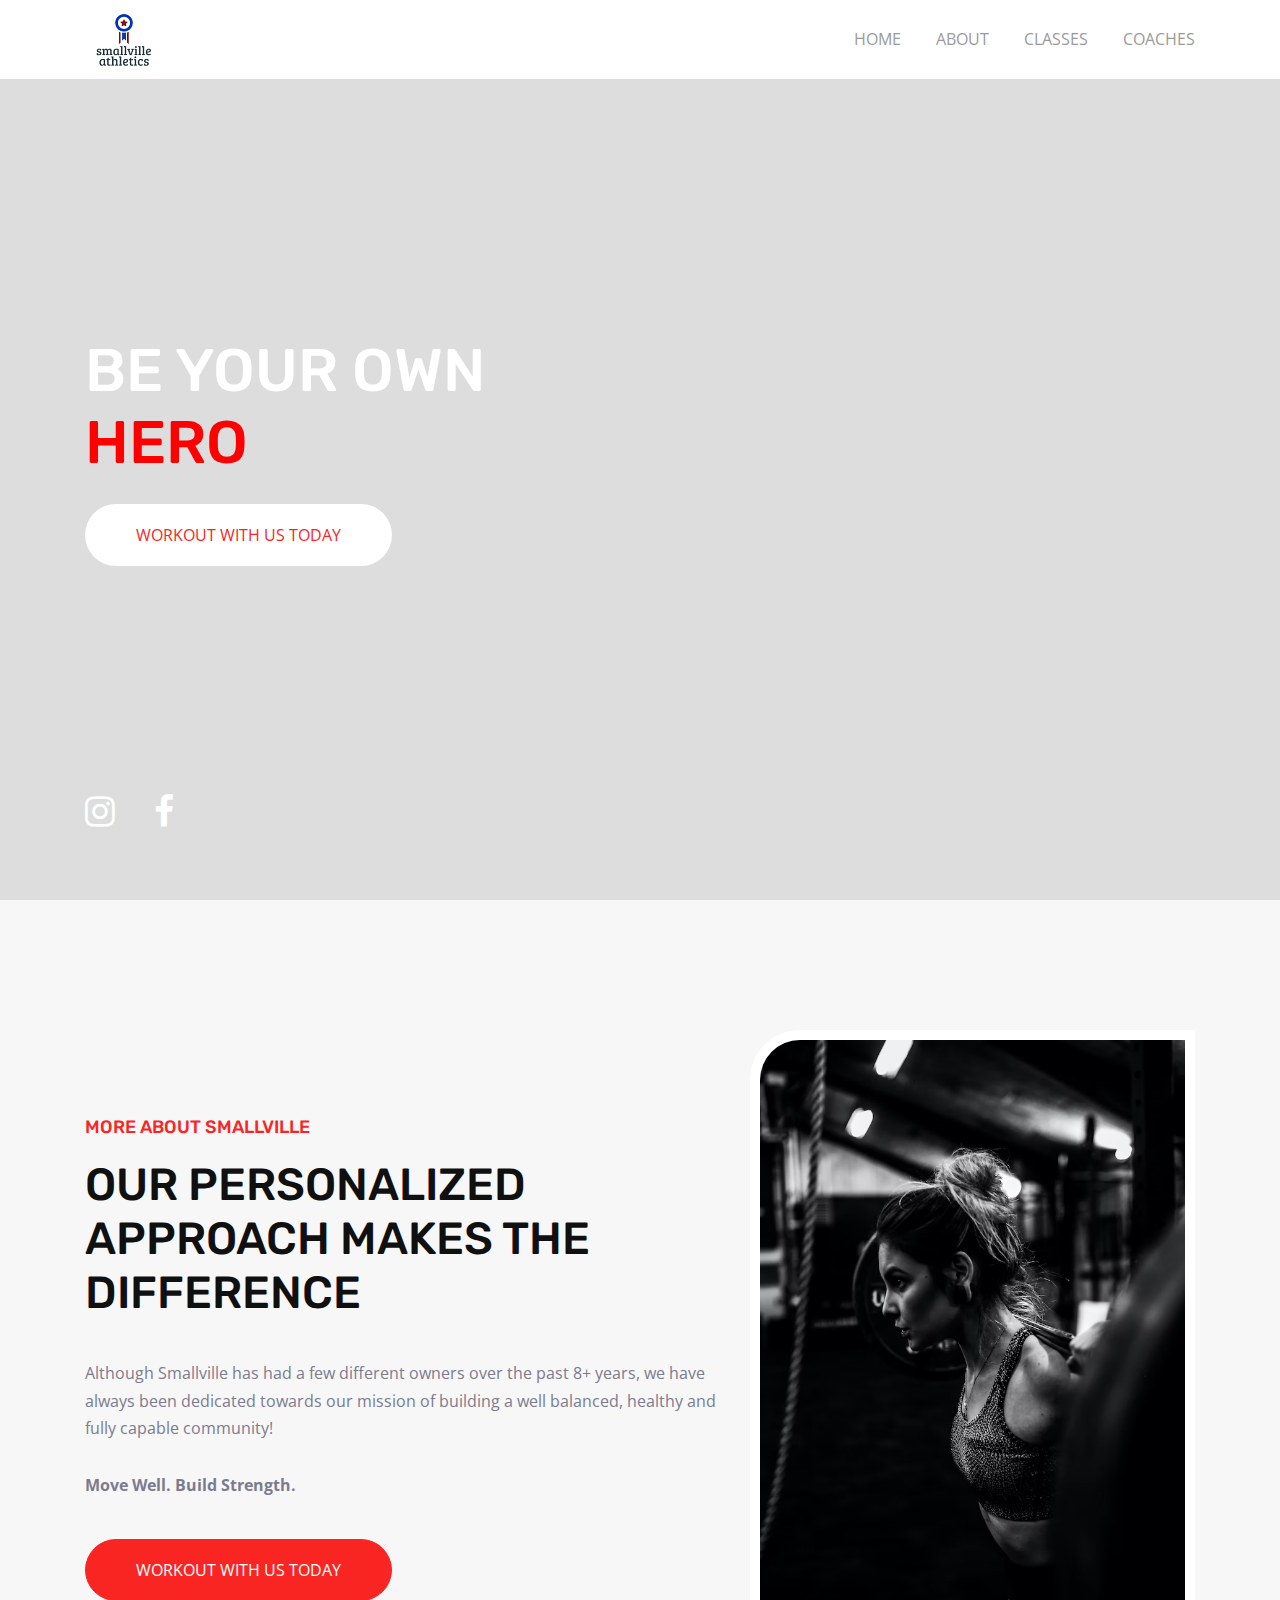
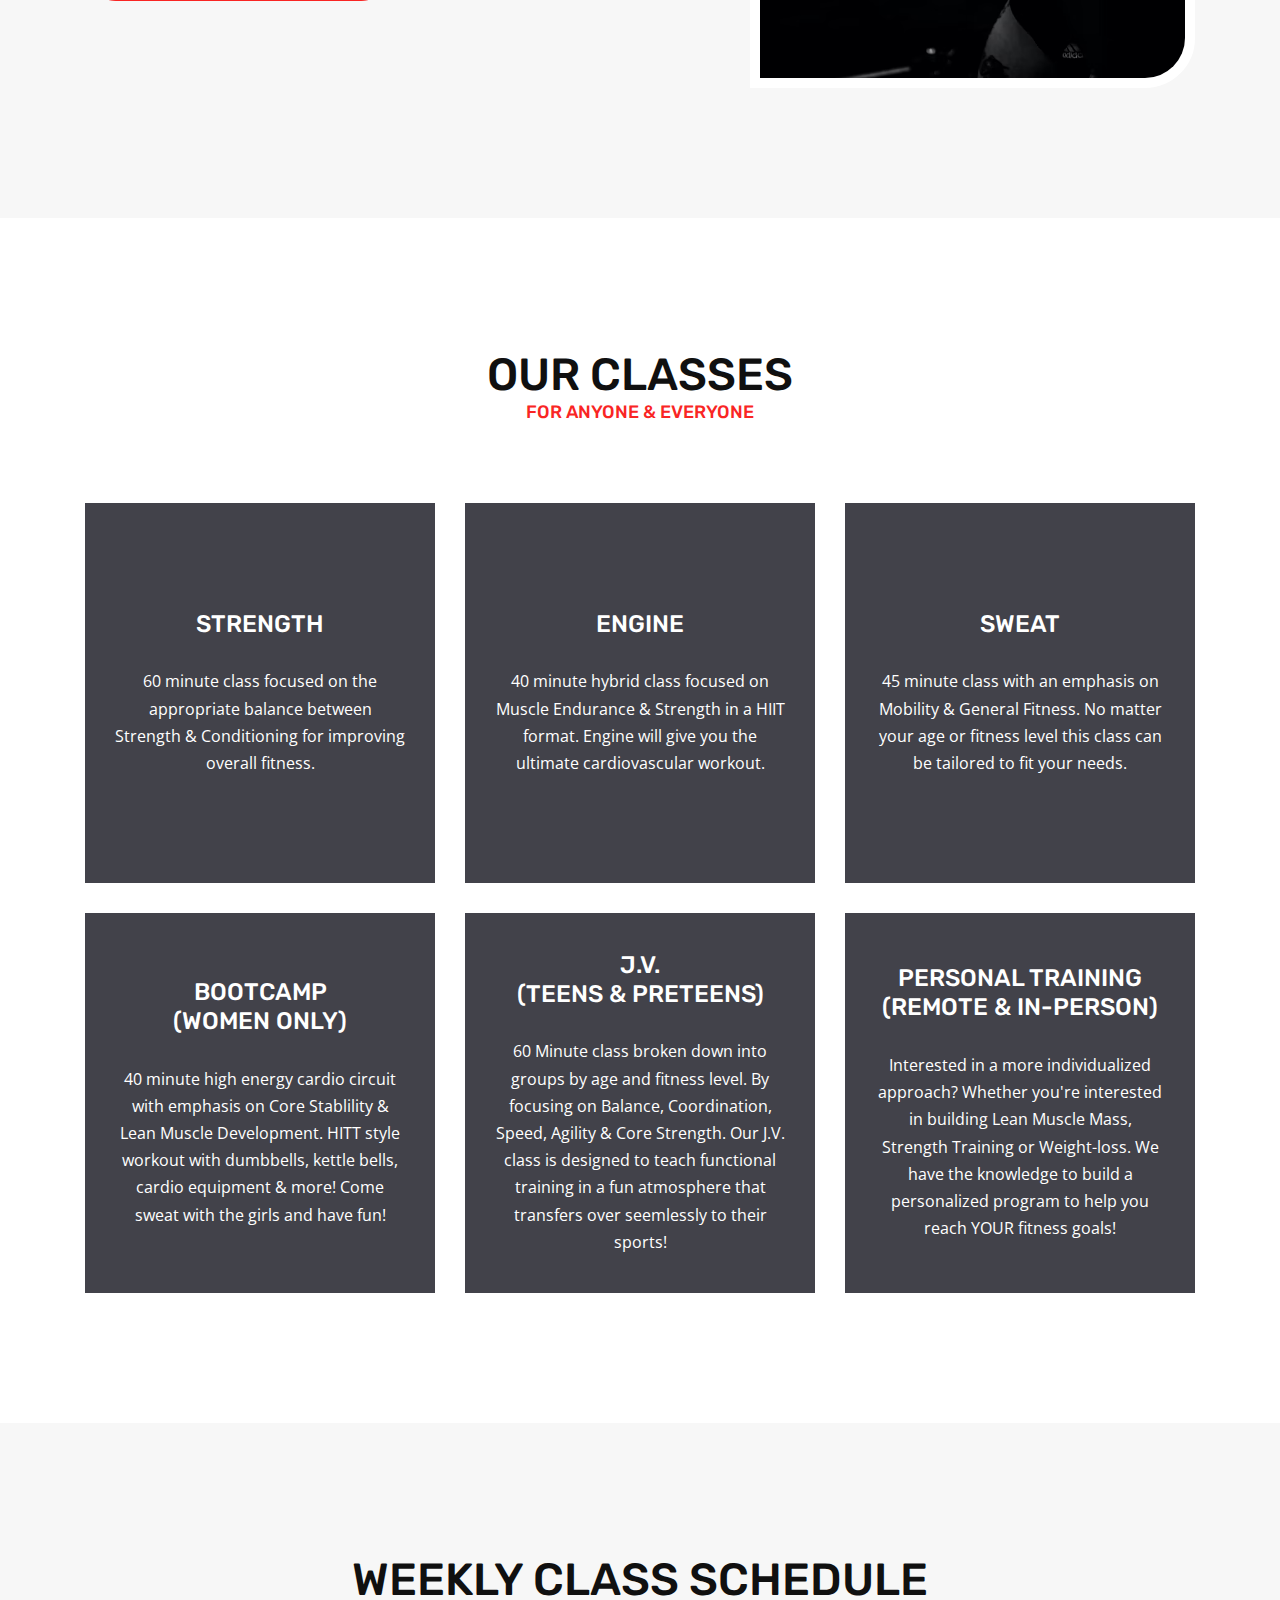
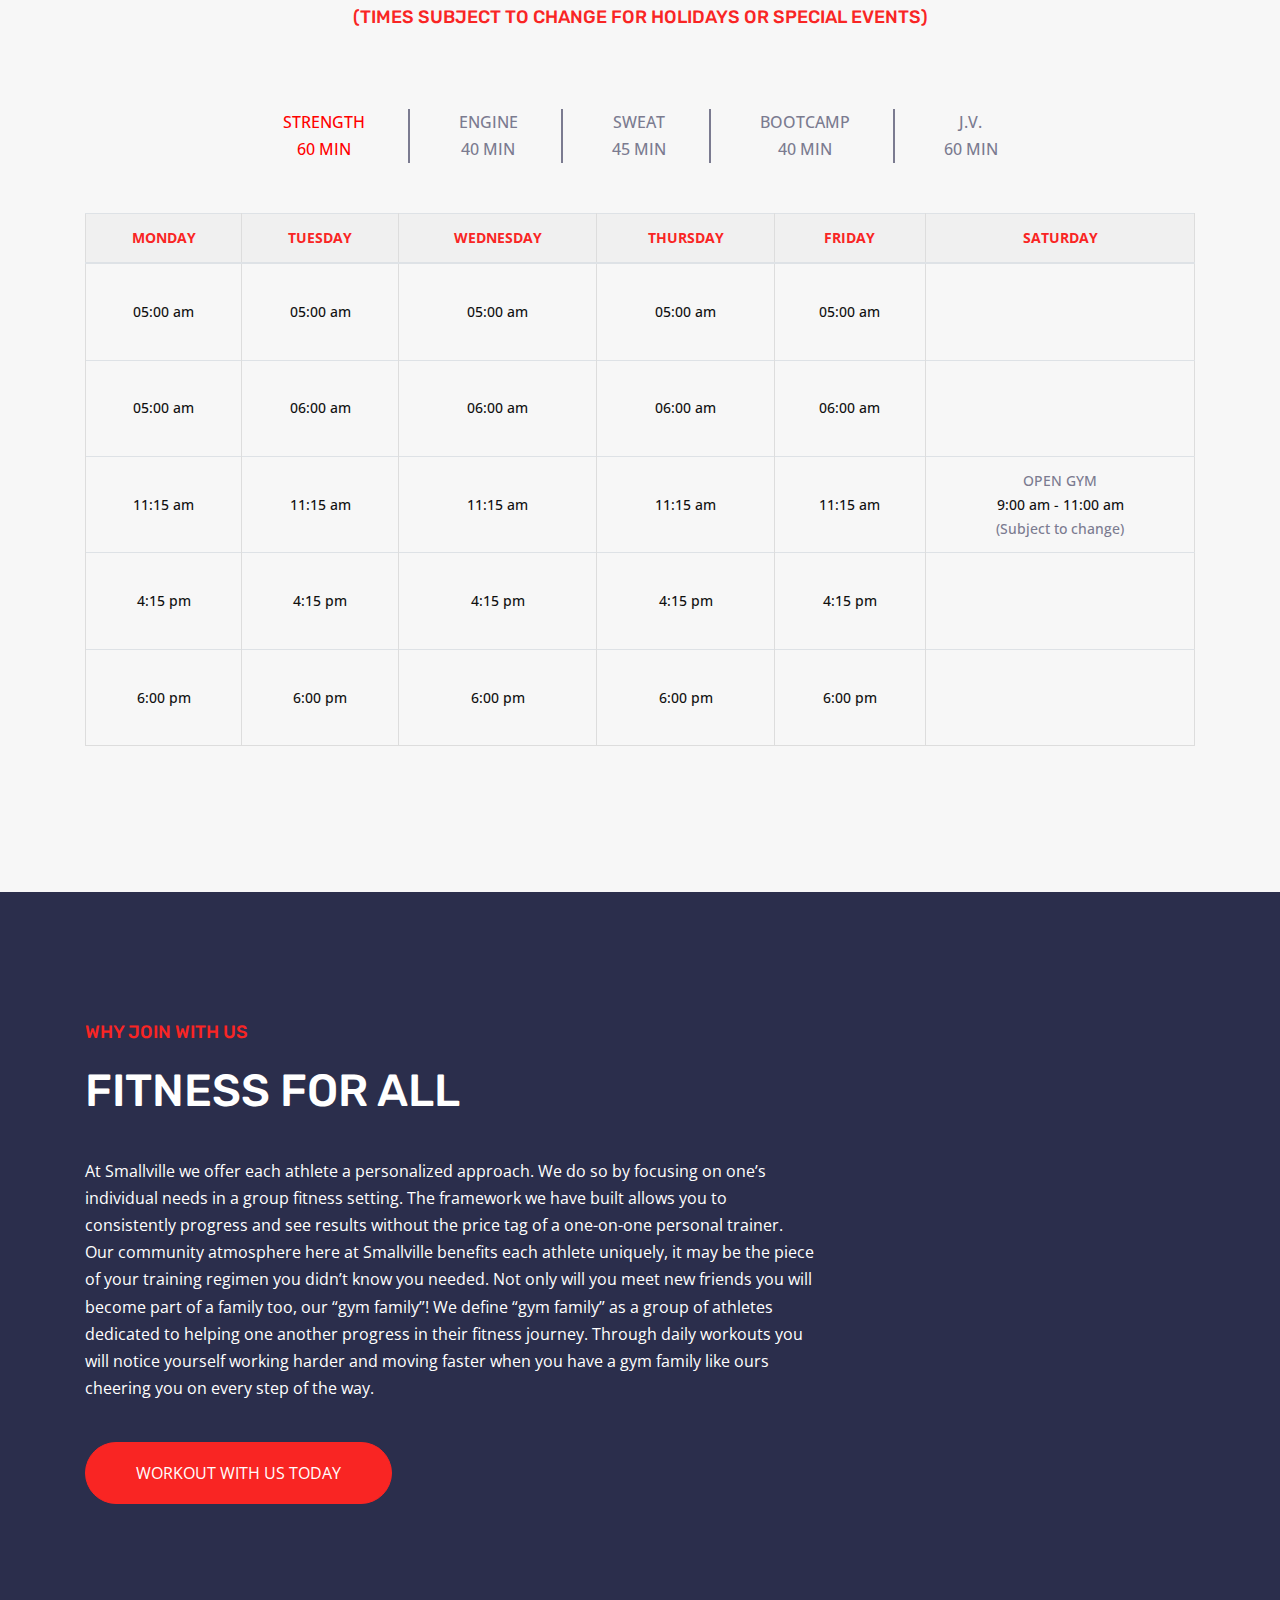
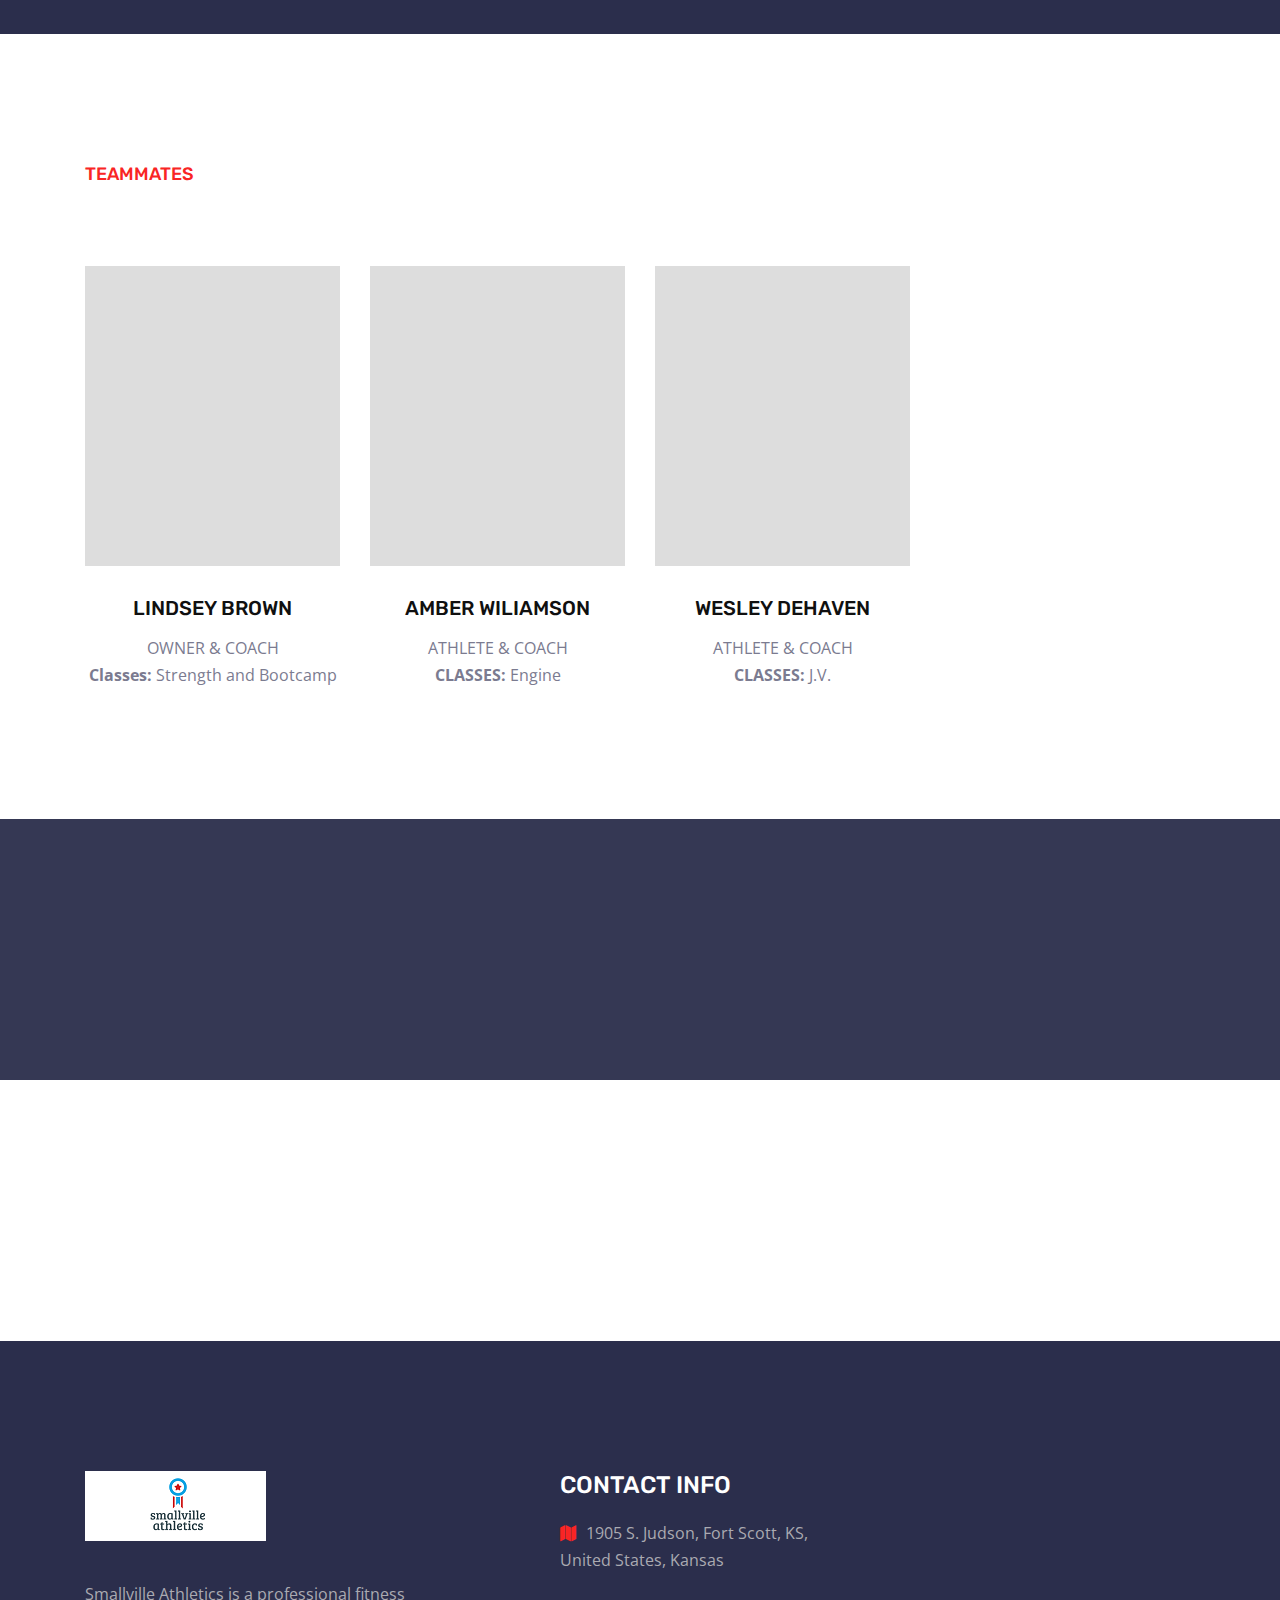
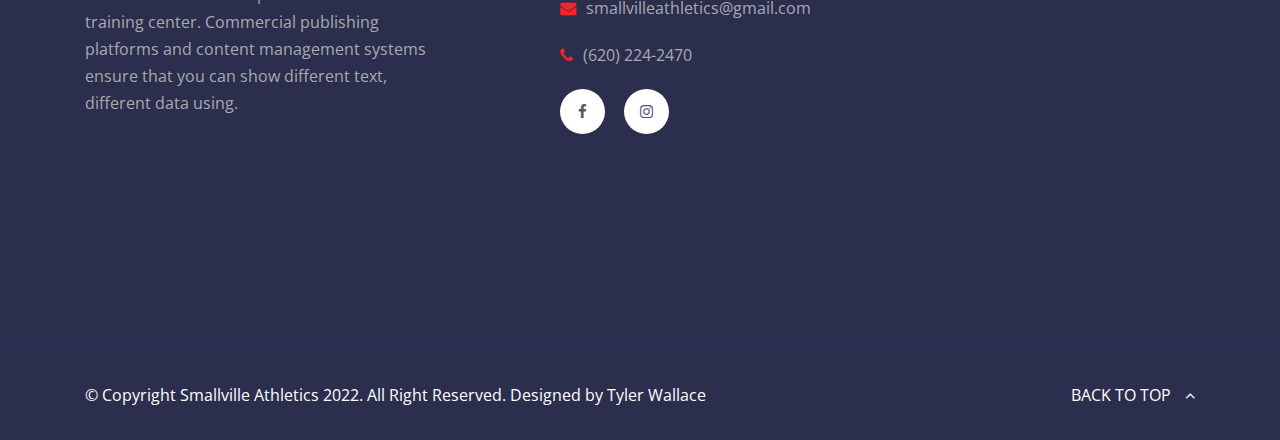
==== commit a7ed39cc: "added images" ====
--- a/index.html
+++ b/index.html
@@ -1599,7 +1599,7 @@
             <div class="single-team-expert">
               <div
                 class="team-expert-bg position-relative"
-                data-background="https://images.unsplash.com/photo-1616279969096-54b228f5f103?ixlib=rb-4.0.3&ixid=MnwxMjA3fDB8MHxwaG90by1wYWdlfHx8fGVufDB8fHx8&auto=format&fit=crop&w=765&q=80"
+                data-background="amber.jpg"
               >
                 <div class="team-expert-social-list">
                   <div class="social-list expert-social-list">
@@ -1625,6 +1625,40 @@
                   </li> -->
                 </ul>
               </div>
+              
+            </div>
+          </div>
+          <div class="col-lg-3 col-md-6 col-sm-6">
+            <div class="single-team-expert">
+              <div
+                class="team-expert-bg position-relative"
+                data-background="wyat.jpg"
+              >
+                <div class="team-expert-social-list">
+                  <div class="social-list expert-social-list">
+                    <a href="#"><i class="fa fa-instagram"></i></a>
+                    <a href="#"><i class="fa fa-twitter"></i></a>
+                    <a href="#"><i class="fa fa-facebook"></i></a>
+                  </div>
+                </div>
+              </div>
+              <div class="team-expert-meta text-center mt-30">
+                <h4 class="text-uppercase mb-15">Wesley DeHaven </h4>
+                <p class="text-uppercase">Athlete & Coach</p>
+                <ul>
+                  <li>
+                    <span class="text-uppercase"
+                      ><strong>Classes: </strong></span
+                    >
+                    J.V.
+                  </li>
+                  <!-- <li>
+                    <strong>About: </strong> I've been training with lorem ipsum
+                    since the gladiators began
+                  </li> -->
+                </ul>
+              </div>
+              
             </div>
           </div>
           <!-- <div class="col-lg-3 col-md-6 col-sm-6">
@@ -1915,7 +1949,7 @@
               >
                 <div
                   class="client-image position-relative"
-                  data-background="https://images.unsplash.com/photo-1589860518300-9eac95f784d9?ixlib=rb-4.0.3&ixid=MnwxMjA3fDB8MHxwaG90by1wYWdlfHx8fGVufDB8fHx8&auto=format&fit=crop&w=1170&q=80"
+                  data-background="chris.jpg"
                 >
                   <div class="testimonial-qoute">
                     <i class="fa fa-quote-right"></i>
@@ -1937,7 +1971,7 @@
               >
                 <div
                   class="client-image position-relative"
-                  data-background="assets/img/testimonial/testimonial-client-1.jpg"
+                  data-background="autumn.jpg"
                 >
                   <div class="testimonial-qoute">
                     <i class="fa fa-quote-right"></i>
